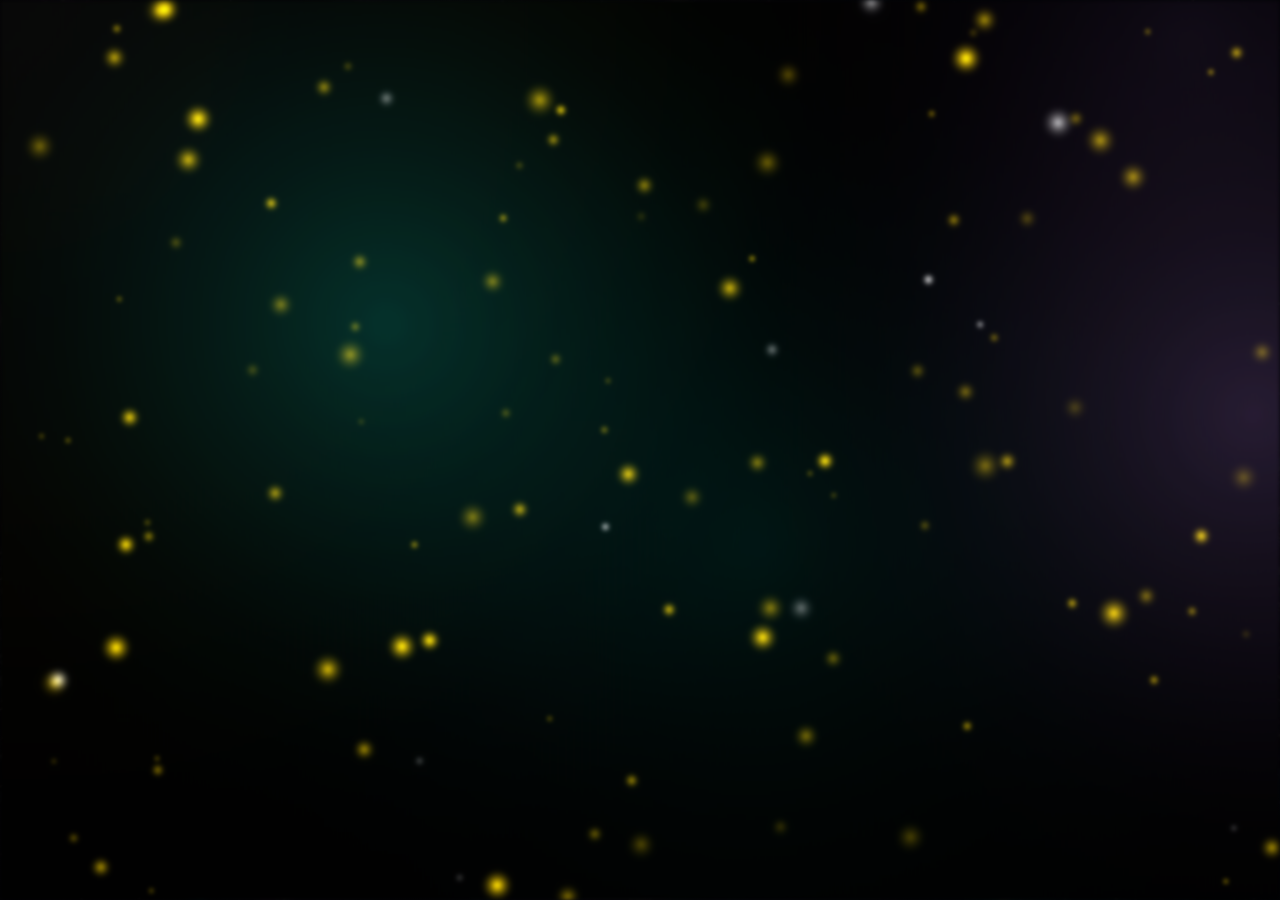
==== src/frontend/index.html @ 719b0e90 "fix: resolve duplicate ID conflict and fix success popup visibility for login and signup" ====
<!DOCTYPE html>
<html lang="en">
<head>
    <meta charset="UTF-8">
    <meta name="viewport" content="width=device-width, initial-scale=1.0">
    <title>PlayNexus | Central Hub</title>
    
    <!-- Fonts & Identity -->
    <link href="https://fonts.googleapis.com/css2?family=Inter:wght@400;700;900&family=Outfit:wght@300;600;800&display=swap" rel="stylesheet">
    <link rel="stylesheet" href="css/style.css">
    <link rel="stylesheet" href="css/crystal-portal.css">
</head>
<body class="dark-theme">

    <!-- 🎨 CANVAS LIQUID ENGINE (Managed by cinematic-startup.js) -->
    <canvas id="cinematic-bg"></canvas>

    <!-- 🔐 LUMINOUS AUTH PORTAL (Redesigned) -->
    <section id="auth-portal-section" class="hidden">
        <style>
            /* ═══════════════════════════════════════════════════
               ULTIMATE FORTNITE-INSPIRED GLASSMORPHISM AUTH
               ═══════════════════════════════════════════════════ */
            :root {
                --forge-blue: #00d4ff;
                --forge-purple: #a855f7;
                --forge-pink: #ec4899;
                --forge-gold: #fbbf24;
                --glass-bg: rgba(10, 10, 18, 0.45); /* Darker base for better mobile contrast */
                --glass-rim: rgba(255, 255, 255, 0.08); /* Sophisticated subtle white tint */
                --glass-border: rgba(255, 255, 255, 0.1);
                --glass-highlight: rgba(255, 255, 255, 0.2);
                --success: #10b981;
                --error: #ef4444;
            }

            .auth-hub {
                min-height: 100vh;
                display: flex;
                align-items: center;
                justify-content: center;
                position: relative;
                overflow: hidden;
                background: radial-gradient(ellipse at center, rgba(10, 10, 15, 0.4) 0%, rgba(0, 0, 0, 0.6) 100%);
                padding: 20px;
                box-sizing: border-box;
            }

            /* Animated Background Orbs */
            /* Fixed: Uses .global-bg (not .auth-bg) to match HTML class. Absolute positioning ensures it sits above
               the portal's background gradient but below the auth card. z-index: 0 positions it within portal's stacking context. */
            .global-bg {
                position: absolute;
                inset: 0;
                overflow: hidden;
                z-index: 0;
            }

            .orb {
                position: absolute;
                border-radius: 50%;
                filter: blur(80px);
                animation: orbFloat 20s ease-in-out infinite;
            }

            .orb-1 {
                width: 600px;
                height: 600px;
                background: radial-gradient(circle, rgba(168, 85, 247, 0.1) 0%, transparent 70%); /* Changed to purple for a subtler, unified theme */
                top: -20%;
                left: -10%;
                animation-delay: 0s;
            }

            .orb-2 {
                width: 500px;
                height: 500px;
                background: radial-gradient(circle, rgba(168, 85, 247, 0.12) 0%, transparent 70%);
                top: 20%;
                right: -15%;
                animation-delay: -7s;
            }

            .orb-3 {
                width: 400px;
                height: 400px;
                background: radial-gradient(circle, rgba(236, 72, 153, 0.1) 0%, transparent 70%);
                bottom: -10%;
                left: 20%;
                animation-delay: -14s;
            }

            .orb-4 {
                width: 450px;
                height: 450px;
                /* Fourth orb: gold accent - completes the orb set (cyan, purple, pink, gold) */
                background: radial-gradient(circle, rgba(251, 191, 36, 0.12) 0%, transparent 70%);
                top: 10%;
                right: -15%;
                animation-delay: -21s;
            }

            @keyframes orbFloat {
                0%, 100% { transform: translate(0, 0) scale(1); }
                33% { transform: translate(30px, -40px) scale(1.1); }
                66% { transform: translate(-20px, 30px) scale(0.9); }
            }

            /* Grid Overlay */
            .grid-overlay {
                position: absolute;
                inset: 0;
                background-image:
                    linear-gradient(rgba(255, 255, 255, 0.02) 1px, transparent 1px),
                    linear-gradient(90deg, rgba(255, 255, 255, 0.02) 1px, transparent 1px);
                background-size: 50px 50px;
                z-index: 1;
            }

            /* Main Card */
            .auth-card {
                position: relative;
                z-index: 10;
                width: 100%;
                max-width: 440px;
                min-height: min-content;
                background: var(--glass-bg);
                /* High-performance blur with cross-browser prefixes */
                -webkit-backdrop-filter: blur(40px) saturate(180%);
                backdrop-filter: blur(40px) saturate(180%);
                
                /* Fallback for browsers (mobile) without backdrop-filter support */
                @supports not (backdrop-filter: blur(10px)) {
                    background: rgba(15, 15, 25, 0.92);
                }
                
                border: 1px solid var(--glass-border);
                border-radius: 32px;
                padding: 32px 28px;
                box-shadow:
                    0 24px 64px rgba(0, 0, 0, 0.6),
                    0 0 0 1px rgba(255, 255, 255, 0.05) inset,
                    0 0 40px rgba(0, 212, 255, 0.05);
                animation: cardEntrance 0.8s cubic-bezier(0.19, 1, 0.22, 1);
                display: flex;
                flex-direction: column;
            }

            @keyframes cardEntrance {
                from {
                    opacity: 0;
                    transform: translateY(30px) scale(0.95);
                    filter: blur(10px);
                }
                to {
                    opacity: 1;
                    transform: translateY(0) scale(1);
                    filter: blur(0);
                }
            }

            .auth-card::before {
                content: '';
                position: absolute;
                top: 0;
                left: 40px;
                right: 40px;
                height: 2px;
                background: linear-gradient(90deg, transparent, var(--forge-blue), var(--forge-purple), var(--forge-pink), transparent);
                box-shadow: 0 0 20px rgba(0, 212, 255, 0.5);
                opacity: 0.6;
                transition: opacity 0.3s ease;
            }
            .auth-card:hover::before {
                opacity: 1;
            }

            /* Header */
            .auth-header {
                text-align: center;
                margin-bottom: 24px;
            }

            .logo-container {
                position: relative;
                display: inline-block;
                margin-bottom: 8px;
            }

            .auth-logo {
                font-family: 'Orbitron', 'Outfit', sans-serif;
                font-weight: 900;
                font-size: 1.8rem;
                letter-spacing: 5px;
                background: linear-gradient(135deg,
                    var(--forge-blue) 0%,
                    var(--forge-purple) 50%,
                    var(--forge-pink) 100%);
                -webkit-background-clip: text;
                background-clip: text;
                -webkit-text-fill-color: transparent;
                filter: drop-shadow(0 0 20px rgba(0, 212, 255, 0.3));
                animation: logoGlow 4s ease-in-out infinite;
            }

            @keyframes logoGlow {
                0%, 100% { filter: drop-shadow(0 0 20px rgba(0, 212, 255, 0.3)); }
                50% { filter: drop-shadow(0 0 40px rgba(168, 85, 247, 0.5)); }
            }

            .auth-subtitle {
                color: rgba(255, 255, 255, 0.5);
                font-size: 0.65rem;
                letter-spacing: 6px;
                text-transform: uppercase;
                font-weight: 700;
                opacity: 0.7;
            }

            /* Form Elements */
            .form-group {
                margin-bottom: 16px;
                position: relative;
            }

            .form-label {
                display: block;
                margin-bottom: 8px;
                color: rgba(255, 255, 255, 0.6);
                font-size: 0.7rem;
                font-weight: 700;
                letter-spacing: 1.5px;
                text-transform: uppercase;
            }

            .input-wrapper {
                position: relative;
            }

            .auth-input {
                width: 100%;
                padding: 12px 14px;
                background: rgba(0, 0, 0, 0.3);
                border: 1.2px solid rgba(255, 255, 255, 0.1);
                border-radius: 14px;
                color: #fff;
                font-family: 'Inter', sans-serif;
                font-size: 0.95rem;
                transition: all 0.3s cubic-bezier(0.4, 0, 0.2, 1);
                outline: none;
            }

            .auth-input::placeholder {
                color: rgba(255, 255, 255, 0.35);
                letter-spacing: 1px;
                font-size: 0.85rem;
            }

            .auth-input:focus {
                background: rgba(0, 0, 0, 0.4);
                border-color: var(--forge-blue);
                box-shadow:
                    0 0 0 4px rgba(0, 212, 255, 0.15),
                    0 0 30px rgba(0, 212, 255, 0.2);
            }

            .input-wrapper.success .auth-input {
                border-color: var(--success);
                box-shadow: 0 0 0 4px rgba(16, 185, 129, 0.15);
            }

            .input-wrapper.error .auth-input {
                border-color: var(--error);
                box-shadow: 0 0 0 4px rgba(239, 68, 68, 0.15);
            }

            .icon-wrapper {
                position: absolute;
                right: 16px;
                top: 50%;
                transform: translateY(-50%);
                user-select: none;
            }

            .success-icon {
                color: var(--success);
                font-size: 1.2rem;
                filter: drop-shadow(0 0 8px rgba(16, 185, 129, 0.5));
            }

            .error-icon {
                color: var(--error);
                font-size: 1.2rem;
                filter: drop-shadow(0 0 8px rgba(239, 68, 68, 0.5));
            }

            /* Password Toggle */
            .password-toggle {
                position: absolute;
                right: 16px;
                top: 50%;
                transform: translateY(-50%);
                background: rgba(255, 255, 255, 0.05);
                border: 1px solid rgba(255, 255, 255, 0.1);
                color: rgba(255, 255, 255, 0.6);
                cursor: pointer;
                width: 40px;
                height: 40px;
                border-radius: 12px;
                display: flex;
                align-items: center;
                justify-content: center;
                transition: all 0.3s cubic-bezier(0.4, 0, 0.2, 1);
            }

            .password-toggle:hover {
                background: rgba(255, 255, 255, 0.1);
                border-color: var(--forge-blue);
                color: #fff;
                box-shadow: 0 0 20px rgba(0, 212, 255, 0.3);
            }

            /* Field Feedback */
            .field-feedback {
                margin-top: 8px;
                min-height: 22px;
                display: flex;
                align-items: center;
                gap: 8px;
                font-size: 0.8rem;
                font-weight: 500;
                opacity: 0;
                transform: translateY(-5px);
                transition: all 0.2s cubic-bezier(0.4, 0, 0.2, 1);
            }

            .field-feedback.visible {
                opacity: 1;
                transform: translateY(0);
            }

            .field-feedback.success {
                color: var(--success);
            }

            .field-feedback.error {
                color: var(--error);
            }

            .field-feedback .icon {
                font-size: 1rem;
            }

            /* Requirements List */
            .requirements-list {
                margin-top: 16px;
                padding: 16px;
                background: rgba(0, 0, 0, 0.2);
                border: 1px solid rgba(255, 255, 255, 0.05);
                border-radius: 12px;
                font-size: 0.8rem;
                animation: fadeSlide 0.3s ease;
            }

            @keyframes fadeSlide {
                from {
                    opacity: 0;
                    transform: translateY(-10px);
                }
                to {
                    opacity: 1;
                    transform: translateY(0);
                }
            }

            .req-item {
                display: flex;
                align-items: center;
                gap: 10px;
                margin-bottom: 8px;
                color: rgba(255, 255, 255, 0.5);
                transition: all 0.2s ease;
            }

            .req-item:last-child {
                margin-bottom: 0;
            }

            .req-item.valid {
                color: var(--success);
            }

            .req-icon {
                width: 20px;
                height: 20px;
                display: flex;
                align-items: center;
                justify-content: center;
                border-radius: 50%;
                font-size: 1rem;
                font-weight: 700;
                background: rgba(255, 255, 255, 0.05);
                transition: all 0.2s ease;
            }

            .req-item.valid .req-icon {
                background: rgba(16, 185, 129, 0.2);
                color: var(--success);
            }

            .req-item:not(.valid) .req-icon {
                color: rgba(255, 255, 255, 0.4);
            }

            /* Auth Button */
            .auth-btn {
                position: relative;
                overflow: hidden;
                width: 100%;
                min-height: 48px;
                padding: 12px 24px;
                background:
                    linear-gradient(135deg, rgba(255, 255, 255, 0.12), rgba(255, 255, 255, 0.02)),
                    linear-gradient(135deg, #18bfff 0%, #5f8fff 45%, #8b5cf6 100%);
                border: 1px solid rgba(140, 212, 255, 0.42);
                border-radius: 14px;
                color: #fff;
                font-family: 'Orbitron', 'Outfit', sans-serif;
                font-weight: 900;
                font-size: 0.88rem;
                letter-spacing: 3px;
                text-transform: uppercase;
                cursor: pointer;
                transition: all 0.4s cubic-bezier(0.4, 0, 0.2, 1);
                margin-top: 8px;
                box-shadow:
                    0 12px 32px rgba(0, 140, 255, 0.25),
                    0 6px 16px rgba(117, 79, 255, 0.2),
                    inset 0 1px 0 rgba(255, 255, 255, 0.24);
            }

            .auth-btn::before {
                content: '';
                position: absolute;
                top: 0;
                left: -100%;
                width: 100%;
                height: 100%;
                background: linear-gradient(90deg,
                    transparent,
                    rgba(255, 255, 255, 0.2),
                    transparent);
                animation: buttonShine 3s ease-in-out infinite;
            }

            .auth-btn::after {
                content: '';
                position: absolute;
                inset: 1px;
                border-radius: 17px;
                background: linear-gradient(180deg, rgba(255, 255, 255, 0.12), rgba(255, 255, 255, 0));
                opacity: 0.55;
                pointer-events: none;
            }

            @keyframes buttonShine {
                0% { left: -100%; }
                50%, 100% { left: 100%; }
            }

            .auth-btn:hover {
                transform: translateY(-3px) scale(1.02);
                box-shadow:
                    0 24px 68px rgba(0, 140, 255, 0.38),
                    0 12px 28px rgba(117, 79, 255, 0.28),
                    inset 0 1px 0 rgba(255, 255, 255, 0.24);
            }

            .auth-btn:active {
                transform: translateY(-1px) scale(0.98);
            }

            .auth-btn:disabled {
                opacity: 0.5;
                cursor: not-allowed;
                transform: none;
            }

            .btn-text {
                position: relative;
                z-index: 1;
                display: inline-flex;
                align-items: center;
                gap: 12px;
            }

            .btn-icon {
                display: inline-flex;
                align-items: center;
                justify-content: center;
                width: 30px;
                height: 30px;
                border-radius: 999px;
                background: rgba(255, 255, 255, 0.14);
                border: 1px solid rgba(255, 255, 255, 0.22);
                box-shadow: inset 0 1px 0 rgba(255, 255, 255, 0.2);
            }

            .btn-icon svg {
                width: 16px;
                height: 16px;
                stroke: currentColor;
                fill: none;
                stroke-linecap: round;
                stroke-linejoin: round;
                stroke-width: 2;
            }

            /* Ticket Animation for Success */
            .ticket-animation {
                position: absolute;
                inset: 0;
                background: linear-gradient(135deg, var(--forge-blue), var(--forge-purple));
                clip-path: polygon(0 20%, 10% 20%, 10% 0, 90% 0, 90% 20%, 100% 20%, 100% 80%, 90% 80%, 90% 100%, 10% 100%, 10% 80%, 0 80%);
                display: flex;
                align-items: center;
                justify-content: center;
                animation: ticketSlide 0.6s cubic-bezier(0.23, 1, 0.32, 1);
                color: #fff;
                font-family: 'Orbitron', sans-serif;
                font-weight: 900;
                letter-spacing: 2px;
                z-index: 5;
            }

            @keyframes ticketSlide {
                from { transform: translateX(-100%) rotate(-5deg); opacity: 0; }
                to { transform: translateX(0) rotate(0); opacity: 1; }
            }

            .scanning-line {
                position: absolute;
                left: 0;
                top: 0;
                width: 100%;
                height: 2px;
                background: rgba(255, 255, 255, 0.8);
                box-shadow: 0 0 15px #fff;
                animation: scan 2s linear infinite;
                z-index: 6;
            }

            @keyframes scan {
                0% { top: 0%; }
                100% { top: 100%; }
            }

            .auth-success-overlay {
                position: absolute;
                inset: 0;
                z-index: 100; /* Above the card */
                display: grid;
                place-items: center;
                padding: 20px;
                background: rgba(5, 8, 18, 0.85); /* Slightly darker for better contrast */
                backdrop-filter: blur(20px);
                border-radius: 32px; /* Match card radius */
                opacity: 0;
                pointer-events: none;
                transition: opacity 0.45s ease;
            }

            .auth-success-overlay.active {
                opacity: 1;
            }

            .auth-success-card {
                width: min(100%, 420px);
                padding: 32px 28px;
                border-radius: 28px;
                text-align: center;
                background:
                    linear-gradient(180deg, rgba(255, 255, 255, 0.08), rgba(255, 255, 255, 0.02)),
                    rgba(10, 10, 18, 0.94);
                border: 1px solid rgba(168, 85, 247, 0.25);
                box-shadow:
                    0 30px 80px rgba(0, 0, 0, 0.5),
                    0 0 60px rgba(168, 85, 247, 0.1),
                    inset 0 1px 0 rgba(255, 255, 255, 0.08);
                transform: translateY(22px) scale(0.96);
                transition: transform 0.45s cubic-bezier(0.19, 1, 0.22, 1);
            }

            .auth-success-overlay.active .auth-success-card {
                transform: translateY(0) scale(1);
            }

            .auth-success-ring {
                width: 92px;
                height: 92px;
                margin: 0 auto 22px;
                border-radius: 50%;
                display: grid;
                place-items: center;
                position: relative;
                background: radial-gradient(circle, rgba(168, 85, 247, 0.2), rgba(15, 23, 42, 0.4));
                border: 1px solid rgba(168, 85, 247, 0.3);
                box-shadow:
                    0 0 40px rgba(168, 85, 247, 0.24),
                    inset 0 0 30px rgba(168, 85, 247, 0.12);
            }

            .auth-success-ring::before,
            .auth-success-ring::after {
                content: '';
                position: absolute;
                inset: -10px;
                border-radius: 50%;
                border: 1px solid rgba(168, 85, 247, 0.24);
                animation: authPulse 1.8s ease-out infinite;
            }

            .auth-success-ring::after {
                inset: -22px;
                animation-delay: 0.35s;
            }

            .auth-success-ring svg {
                width: 42px;
                height: 42px;
                color: #a855f7; /* Forge Purple */
                stroke: currentColor;
                fill: none;
                stroke-width: 2;
                stroke-linecap: round;
                stroke-linejoin: round;
                filter: drop-shadow(0 0 16px rgba(168, 85, 247, 0.45));
            }

            .auth-success-label {
                margin-bottom: 12px;
                color: rgba(154, 248, 255, 0.74);
                font-size: 0.78rem;
                font-weight: 800;
                letter-spacing: 0.42em;
                text-transform: uppercase;
            }

            .auth-success-title {
                margin: 0;
                color: #f8fdff;
                font-family: 'Orbitron', 'Outfit', sans-serif;
                font-size: clamp(1.5rem, 4vw, 2rem);
                letter-spacing: 0.14em;
                text-transform: uppercase;
                text-shadow: 0 0 28px rgba(56, 189, 248, 0.26);
            }

            .auth-success-copy {
                margin: 14px 0 0;
                color: rgba(226, 244, 255, 0.68);
                font-size: 0.95rem;
                line-height: 1.6;
            }

            .auth-success-bar {
                width: 100%;
                height: 8px;
                margin-top: 22px;
                overflow: hidden;
                border-radius: 999px;
                background: rgba(255, 255, 255, 0.08);
                border: 1px solid rgba(255, 255, 255, 0.06);
            }

            .auth-success-bar > span {
                display: block;
                width: 100%;
                height: 100%;
                transform-origin: left center;
                transform: scaleX(0);
                background: linear-gradient(90deg, #22d3ee 0%, #60a5fa 48%, #c084fc 100%);
            }

            .auth-success-overlay.active .auth-success-bar > span {
                animation: authSweep 1.25s cubic-bezier(0.22, 1, 0.36, 1) forwards;
            }

            @keyframes authPulse {
                0% {
                    opacity: 0.72;
                    transform: scale(0.95);
                }
                100% {
                    opacity: 0;
                    transform: scale(1.12);
                }
            }

            @keyframes authSweep {
                from { transform: scaleX(0); }
                to { transform: scaleX(1); }
            }

            /* Mode Switch */
            .mode-switch {
                text-align: center;
                margin-top: 20px;
                padding-top: 20px;
                border-top: 1px solid rgba(255, 255, 255, 0.08);
            }

            .mode-switch-text {
                color: rgba(255, 255, 255, 0.5);
                font-size: 0.85rem;
                font-weight: 500;
            }

            .mode-btn {
                background: transparent;
                border: 1px solid var(--glass-border);
                color: var(--forge-blue);
                font-size: 0.85rem;
                font-weight: 700;
                cursor: pointer;
                margin-left: 10px;
                transition: all 0.3s cubic-bezier(0.4, 0, 0.2, 1);
                padding: 8px 16px;
                border-radius: 20px;
                position: relative;
                overflow: hidden;
            }

            .mode-btn::before {
                content: '';
                position: absolute;
                inset: 0;
                background: linear-gradient(135deg,
                    rgba(0, 212, 255, 0.1),
                    rgba(168, 85, 247, 0.1));
                opacity: 0;
                transition: opacity 0.3s;
            }

            .mode-btn:hover::before {
                opacity: 1;
            }

            .mode-btn:hover {
                border-color: var(--forge-blue);
                transform: translateY(-2px);
                box-shadow: 0 8px 20px rgba(0, 212, 255, 0.2);
            }

            .auth-action-stack {
                margin-top: 18px;
                display: grid;
                gap: 12px;
            }

            .auth-action-caption {
                text-align: center;
                color: rgba(255, 255, 255, 0.42);
                font-size: 0.72rem;
                font-weight: 700;
                letter-spacing: 0.2em;
                text-transform: uppercase;
            }

            .auth-aux-btn {
                position: relative;
                overflow: hidden;
                width: 100%;
                min-height: 50px;
                display: inline-flex;
                align-items: center;
                justify-content: center;
                gap: 10px;
                padding: 12px 20px;
                border-radius: 14px;
                border: 1px solid rgba(255, 255, 255, 0.14);
                background: linear-gradient(135deg, rgba(14, 18, 28, 0.92), rgba(24, 30, 44, 0.72));
                color: #f4f7fb;
                font-family: 'Orbitron', 'Outfit', sans-serif;
                font-size: 0.75rem;
                font-weight: 800;
                letter-spacing: 0.15em;
                text-transform: uppercase;
                cursor: pointer;
                transition: all 0.28s cubic-bezier(0.4, 0, 0.2, 1);
                box-shadow:
                    inset 0 1px 0 rgba(255, 255, 255, 0.08),
                    0 12px 28px rgba(0, 0, 0, 0.18);
            }

            .auth-aux-btn::before {
                content: '';
                position: absolute;
                inset: 0;
                opacity: 0;
                transition: opacity 0.28s ease;
            }

            .auth-aux-btn:hover {
                transform: translateY(-2px);
            }

            .auth-aux-btn:focus-visible {
                outline: none;
                transform: translateY(-2px);
            }

            .auth-aux-btn:hover::before,
            .auth-aux-btn:focus-visible::before {
                opacity: 1;
            }

            .auth-aux-btn.primary-outline {
                border-color: rgba(0, 212, 255, 0.24);
                color: #86edff;
                box-shadow:
                    inset 0 1px 0 rgba(255, 255, 255, 0.06),
                    0 18px 38px rgba(0, 212, 255, 0.08);
            }

            .auth-aux-btn.primary-outline::before {
                background: linear-gradient(135deg, rgba(0, 212, 255, 0.14), rgba(139, 92, 246, 0.16));
            }

            .auth-aux-btn.primary-outline:hover,
            .auth-aux-btn.primary-outline:focus-visible {
                border-color: rgba(0, 212, 255, 0.45);
                box-shadow:
                    0 20px 42px rgba(0, 212, 255, 0.16),
                    0 0 0 3px rgba(0, 212, 255, 0.08);
            }

            .auth-aux-btn.danger-solid {
                border-color: rgba(248, 113, 113, 0.34);
                background: linear-gradient(135deg, rgba(122, 18, 18, 0.96), rgba(236, 72, 72, 0.78));
                color: #fff4f4;
                box-shadow:
                    inset 0 1px 0 rgba(255, 255, 255, 0.12),
                    0 18px 42px rgba(127, 29, 29, 0.28);
            }

            .auth-aux-btn.danger-solid::before {
                background: linear-gradient(135deg, rgba(255, 255, 255, 0.14), rgba(255, 255, 255, 0.04));
            }

            .auth-aux-btn.danger-solid:hover,
            .auth-aux-btn.danger-solid:focus-visible {
                border-color: rgba(254, 202, 202, 0.72);
                box-shadow:
                    0 22px 48px rgba(127, 29, 29, 0.34),
                    0 0 0 3px rgba(248, 113, 113, 0.12);
            }

            .auth-aux-icon,
            .auth-aux-text {
                position: relative;
                z-index: 1;
            }

            .auth-aux-icon {
                display: inline-flex;
                align-items: center;
                justify-content: center;
                width: 28px;
                height: 28px;
                border-radius: 999px;
                font-size: 0.8rem;
                letter-spacing: 0;
                background: rgba(255, 255, 255, 0.12);
                border: 1px solid rgba(255, 255, 255, 0.12);
            }

            .auth-aux-btn.danger-solid .auth-aux-icon {
                background: rgba(255, 255, 255, 0.14);
            }

            /* Error Display */
            .auth-error {
                margin-top: 20px;
                padding: 14px 18px;
                background: linear-gradient(135deg,
                    rgba(239, 68, 68, 0.15),
                    rgba(239, 68, 68, 0.05));
                border: 1px solid rgba(239, 68, 68, 0.3);
                border-radius: 12px;
                color: #f87171;
                font-size: 0.85rem;
                text-align: center;
                display: flex;
                align-items: center;
                justify-content: center;
                gap: 10px;
                animation: errorPop 0.4s cubic-bezier(0.19, 1, 0.22, 1);
            }

            @keyframes errorPop {
                0% {
                    opacity: 0;
                    transform: scale(0.9) translateY(-10px);
                }
                100% {
                    opacity: 1;
                    transform: scale(1) translateY(0);
                }
            }

            .danger-modal {
                position: fixed;
                inset: 0;
                display: none;
                align-items: center;
                justify-content: center;
                background: rgba(0, 0, 0, 0.72);
                backdrop-filter: blur(18px);
                z-index: 3000;
                padding: 24px;
            }

            .danger-modal.is-open {
                display: flex;
            }

            .danger-modal-card {
                width: min(100%, 460px);
                background: rgba(10, 16, 28, 0.92);
                border: 1px solid rgba(255, 255, 255, 0.08);
                border-radius: 24px;
                padding: 28px;
                box-shadow: 0 30px 80px rgba(0, 0, 0, 0.5);
            }

            .danger-modal-title {
                margin: 0 0 8px;
                font-family: 'Outfit', sans-serif;
                font-size: 1.4rem;
                font-weight: 800;
                color: #fff;
            }

            .danger-modal-copy {
                margin: 0 0 22px;
                color: rgba(255, 255, 255, 0.68);
                line-height: 1.6;
                font-size: 0.92rem;
            }

            .danger-modal-actions {
                display: flex;
                gap: 12px;
                justify-content: flex-end;
                margin-top: 22px;
            }

            .danger-secondary-btn,
            .danger-primary-btn {
                border: none;
                border-radius: 14px;
                padding: 14px 18px;
                font-family: 'Outfit', sans-serif;
                font-weight: 700;
                letter-spacing: 0.04em;
                cursor: pointer;
            }

            .danger-secondary-btn {
                background: rgba(255, 255, 255, 0.08);
                color: #fff;
            }

            .danger-primary-btn {
                background: linear-gradient(135deg, #ef4444, #b91c1c);
                color: #fff;
                box-shadow: 0 16px 30px rgba(185, 28, 28, 0.3);
            }

            .danger-primary-btn:disabled {
                opacity: 0.55;
                cursor: not-allowed;
            }

            /* Responsive */
            @media (max-width: 768px) {
                .auth-hub {
                    padding: 15px;
                }

                .orb-1 {
                    width: 400px !important;
                    height: 400px !important;
                }

                .orb-2 {
                    width: 300px !important;
                    height: 300px !important;
                }

                .orb-3 {
                    width: 250px !important;
                    height: 250px !important;
                }

                .auth-card {
                    margin: 15px;
                    padding: 36px 28px;
                }

                .auth-logo {
                    font-size: 1.8rem;
                    letter-spacing: 5px;
                }

                .auth-input {
                    padding: 16px 50px 16px 18px;
                    font-size: 0.95rem;
                }
            }

            @media (max-width: 480px) {
                .auth-card {
                    padding: 32px 24px;
                }

                .auth-logo {
                    font-size: 1.6rem;
                    letter-spacing: 4px;
                }

                .form-label {
                    font-size: 0.7rem;
                }
            }
        </style>

        <div id="crystal-auth-portal" class="auth-hub">
            <!-- Animated Background (only visible on auth page) -->
                <div class="global-bg">
                    <div class="orb orb-1"></div>
                    <div class="orb orb-2"></div>
                    <div class="orb orb-3"></div>
                    <div class="orb orb-4"></div>
                    <div class="grid-overlay"></div>
                </div>

                <div id="auth-success-overlay" class="auth-success-overlay" aria-hidden="true">
                    <div class="auth-success-card">
                        <div class="auth-success-ring">
                            <svg viewBox="0 0 24 24" aria-hidden="true">
                                <path d="M5 13.5 9.5 18 19 7.5"></path>
                            </svg>
                        </div>
                        <div id="auth-success-label" class="auth-success-label">Identity Verified</div>
                        <h2 id="auth-success-title" class="auth-success-title">Secure Access Granted</h2>
                        <p id="auth-success-copy" class="auth-success-copy">Initializing your PlayNexus command deck.</p>
                        <div class="auth-success-bar"><span></span></div>
                    </div>
                </div>

            <!-- Auth Card -->
            <div class="auth-card glass-card">
                <!-- Header -->
                <div class="auth-header">
                    <div class="logo-container">
                        <h1 class="auth-logo">PLAYNEXUS</h1>
                    </div>
                    <p class="auth-subtitle" id="auth-mode-title">LOGIN</p>
                </div>

                <!-- Form -->
                <div id="auth-form-container">
                    <!-- Username -->
                    <div class="form-group">
                        <label class="form-label">Username</label>
                        <div class="input-wrapper" id="username-wrapper">
                            <input
                                type="text"
                                id="auth-username"
                                class="auth-input"
                                placeholder="Enter username"
                                autocomplete="username"
                                required
                            >
                        </div>
                        <div id="username-feedback" class="field-feedback"></div>
                    </div>

                    <!-- Password -->
                    <div class="form-group">
                        <label class="form-label">Password</label>
                        <div class="input-wrapper" id="password-wrapper">
                            <input
                                type="password"
                                id="auth-password"
                                class="auth-input"
                                placeholder="Enter password"
                                autocomplete="current-password"
                                required
                            >
                            <button type="button" class="password-toggle" aria-label="Toggle password visibility">
                                <svg class="eye-open" width="20" height="20" viewBox="0 0 24 24" fill="none" stroke="currentColor" stroke-width="2">
                                    <path d="M1 12s4-8 11-8 11 8 11 8-4 8-11 8-11-8-11-8z"></path>
                                    <circle cx="12" cy="12" r="3"></circle>
                                </svg>
                                <svg class="eye-closed" width="20" height="20" viewBox="0 0 24 24" fill="none" stroke="currentColor" stroke-width="2" style="display:none;">
                                    <path d="M17.94 17.94A10.07 10.07 0 0 1 12 20c-7 0-11-8-11-8a18.45 18.45 0 0 1 5.06-5.94M9.9 4.24A9.12 9.12 0 0 1 12 4c7 0 11 8 11 8a18.5 18.5 0 0 1-2.16 3.19m-6.72-1.07a3 3 0 1 1-4.24-4.24"></path>
                                    <line x1="1" y1="1" x2="23" y2="23"></line>
                                </svg>
                            </button>
                        </div>
                        <div id="password-feedback" class="field-feedback"></div>
                    </div>

                    <!-- Confirm Password (Signup only) -->
                    <div class="form-group" id="confirm-password-group" style="display: none;">
                        <label class="form-label">Confirm Password</label>
                        <div class="input-wrapper" id="confirm-wrapper">
                            <input
                                type="password"
                                id="auth-confirm-password"
                                class="auth-input"
                                placeholder="Confirm password"
                                autocomplete="new-password"
                                required
                            >
                            <button type="button" class="password-toggle" aria-label="Toggle password visibility">
                                <svg class="eye-open" width="20" height="20" viewBox="0 0 24 24" fill="none" stroke="currentColor" stroke-width="2">
                                    <path d="M1 12s4-8 11-8 11 8 11 8-4 8-11 8-11-8-11-8z"></path>
                                    <circle cx="12" cy="12" r="3"></circle>
                                </svg>
                                <svg class="eye-closed" width="20" height="20" viewBox="0 0 24 24" fill="none" stroke="currentColor" stroke-width="2" style="display:none;">
                                    <path d="M17.94 17.94A10.07 10.07 0 0 1 12 20c-7 0-11-8-11-8a18.45 18.45 0 0 1 5.06-5.94M9.9 4.24A9.12 9.12 0 0 1 12 4c7 0 11 8 11 8a18.5 18.5 0 0 1-2.16 3.19m-6.72-1.07a3 3 0 1 1-4.24-4.24"></path>
                                    <line x1="1" y1="1" x2="23" y2="23"></line>
                                </svg>
                            </button>
                        </div>
                        <div id="confirm-feedback" class="field-feedback"></div>
                    </div>

                    <!-- Password Requirements (Signup mode) -->
                    <div id="password-requirements" class="requirements-list" style="display: none; margin-bottom: 20px;">
                        <div class="req-item" data-requirement="length">
                            <span>At least 8 characters</span>
                        </div>
                        <div class="req-item" data-requirement="match">
                            <span>Passwords match</span>
                        </div>
                    </div>

                    <!-- Submit Button -->
                    <button type="button" id="auth-btn" class="auth-btn" onclick="handleAuth()">
                        <span class="btn-text">
                            <span class="btn-label">ENTER THE NEXUS</span>
                        </span>
                    </button>

                    <!-- Error Display -->
                    <div id="auth-error" class="auth-error" style="display: none;">
                        <span>!</span>
                        <span id="auth-error-text"></span>
                    </div>

                    <!-- Mode Switch -->
                    <div class="mode-switch">
                        <span class="mode-switch-text">New to the Nexus?</span>
                        <button type="button" class="mode-btn" onclick="toggleAuthMode()">CREATE ACCOUNT</button>
                    </div>

                    <div class="auth-action-stack">
                        <div class="auth-action-caption">Account Management</div>
                        <button
                            type="button"
                            class="auth-aux-btn danger-solid"
                            onclick="deleteAccountFlow()"
                        >
                            <span class="auth-aux-icon">!</span>
                            <span class="auth-aux-text">Delete Account</span>
                        </button>
                    </div>
                </div>
            </div>
        </div>
    </section>

    <!-- 🏗️ MASTER HUB (Revealed after successful login - Dark Compatible) -->
    <main id="master-hub-container" class="hidden hub-dark-theme" style="opacity: 0; transition: opacity 2s;">
        
        <!-- 🚀 HUB NAV (Right-Aligned Profile with AI Avatar) -->
        <header id="universal-hud" style="position: fixed; top: 0; left: 0; right: 0; z-index: 1000; padding: 30px 5%; display: flex; justify-content: space-between; align-items: center; background: rgba(0,0,0,0.6); backdrop-filter: blur(40px); border-bottom: 1px solid var(--crystal-border);">
            <div style="display: flex; align-items: center; gap: 15px; cursor: pointer;" onclick="location.href='index.html'">
                <img src="assets/logo.png" style="width: 40px; height: auto;" alt="Nexus Logo">
                <div class="nexus-gradient-text" style="font-family: 'Outfit'; font-weight: 800; font-size: 1.5rem; letter-spacing: 2px;">PLAYNEXUS</div>
            </div>


            <div id="profile-manager" style="display: flex; align-items: center; gap: 20px;">
                <div style="text-align: right;">
                    <div style="font-weight: 800; color: #fff; font-size: 1rem;" id="display-username">Explorer</div>
                    <div style="display: flex; justify-content: flex-end; gap: 14px; font-size: 0.7rem; letter-spacing: 2px;">
                        <button type="button" style="background:none;border:none;color:#ff8a8a;cursor:pointer;font:inherit;padding:0;" onclick="deleteAccountFlow()">DELETE ACCOUNT</button>
                        <button type="button" style="background:none;border:none;color:var(--nexus-cyan);cursor:pointer;font:inherit;padding:0;" onclick="signOut()">SIGN OUT <span style="font-size: 0.9rem;">⏻</span></button>
                    </div>
                </div>
                <div style="width: 50px; height: 50px; border-radius: 50%; border: 2px solid var(--nexus-cyan); overflow: hidden; background: rgba(255,255,255,0.05); display: flex; align-items: center; justify-content: center;">
                    <img id="user-avatar" src="" alt="User" style="width: 100%; height: 100%; object-fit: cover;">
                </div>
            </div>
        </header>

        <!-- 🏢 CONTENT EXPLORER (4 Sections) -->
        <div style="padding-top: 160px; padding-bottom: 100px;">
            <!-- 🌟 RECENTLY OPENED (Featured Continue) - Hidden until apps are available -->
            <!-- <section class="hub-row" style="margin-bottom: 60px;">
                <h2 class="row-title" style="color: #fff; opacity: 0.5; font-size: 0.85rem; letter-spacing: 4px; margin-bottom: 25px;">RECENTLY ACCESSED</h2>
                <div class="hub-carousel" style="gap: 30px;">
                    <div class="featured-item-hero" style="min-width: 580px; height: 300px; background: linear-gradient(90deg, rgba(7,11,20,0.95) 0%, rgba(7,11,20,0.4) 60%, transparent 100%), url('assets/tictactoe-cover.svg') center/cover; padding: 50px; position: relative; overflow: hidden; border-radius: 20px; border: 1px solid rgba(255,255,255,0.1); cursor: pointer;" onclick="location.href='games/tic-tac-toe.html'">

                        <span class="badge" style="background: rgba(255,255,255,0.9); color: #000; padding: 6px 14px; border-radius: 6px; font-weight: 900; font-size: 0.7rem; position: absolute; top: 40px; left: 50px;">CONTINUE PLAYING</span>
                        <div class="info" style="margin-top: 70px;">
                            <h3 style="font-size: 2.2rem; margin-bottom: 10px;">Tic-Tac-Toe Crystal</h3>
                            <p style="font-size: 1rem; color: #999;">Last session: 4 minutes ago</p>
                            <button class="nexus-btn-luxe" style="margin-top: 30px; width: auto; min-width: 160px; padding: 14px 25px; font-size: 0.8rem; background: #fff; color: #000; border-radius: 8px; box-shadow: 0 10px 20px rgba(255,255,255,0.1);" onclick="event.stopPropagation(); location.href='games/games.html'">
                                <span style="font-size: 1rem; vertical-align: middle; margin-right: 8px;">▶</span> LAUNCH CENTER
                            </button>
                        </div>
                    </div>
                </div>
            </section> -->

            <section class="hub-row">
                <h2 class="row-title nexus-gradient-text">🎮 NEXUS SYSTEM APPS</h2>
                <div class="system-categories-grid">
                    <div class="sys-category-card" style="background-image: url('https://images.unsplash.com/photo-1550745165-9bc0b252726f?auto=format&fit=crop&w=800&q=80'); pointer-events: none; opacity: 0.7; cursor: default;">
                        <div class="sys-category-overlay">
                            <span class="badge badge-soon">COMING SOON</span>
                        </div>
                    </div>

                    <div class="sys-category-card" style="background-image: url('https://images.unsplash.com/photo-1526304640581-d334cdbbf45e?auto=format&fit=crop&w=800&q=80'); pointer-events: none; opacity: 0.7; cursor: default;">
                        <div class="sys-category-overlay">
                            <span class="badge badge-soon">COMING SOON</span>
                        </div>
                    </div>

                    <div class="sys-category-card" style="background-image: url('https://images.unsplash.com/photo-1511512578047-dfb367046420?auto=format&fit=crop&w=800&q=80'); pointer-events: none; opacity: 0.7; cursor: default;">
                        <div class="sys-category-overlay">
                            <span class="badge badge-soon">COMING SOON</span>
                        </div>
                    </div>

                    <div class="sys-category-card" style="background-image: url('https://images.unsplash.com/photo-1525547719571-a2d4ac8945e2?auto=format&fit=crop&w=800&q=80'); pointer-events: none; opacity: 0.7; cursor: default;">
                        <div class="sys-category-overlay">
                            <span class="badge badge-soon">COMING SOON</span>
                        </div>
                    </div>
                </div>
            </section>
        </div>

    </main>

    <!-- 🧬 Physics & Cinematic Core -->
    <div id="delete-account-modal" class="danger-modal" aria-hidden="true">
        <div class="danger-modal-card" role="dialog" aria-modal="true" aria-labelledby="delete-account-title">
            <h2 id="delete-account-title" class="danger-modal-title">Delete Account</h2>
            <p class="danger-modal-copy">
                This action permanently removes your PlayNexus account. Enter your username and password to continue.
            </p>

            <div class="form-group">
                <label class="form-label" for="delete-confirm-username">Username</label>
                <div class="input-wrapper">
                    <input
                        type="text"
                        id="delete-confirm-username"
                        class="auth-input"
                        placeholder="Type your username"
                        autocomplete="username"
                    >
                </div>
            </div>

            <div class="form-group">
                <label class="form-label" for="delete-password">Password</label>
                <div class="input-wrapper">
                    <input
                        type="password"
                        id="delete-password"
                        class="auth-input"
                        placeholder="Enter your password"
                        autocomplete="current-password"
                    >
                    <button type="button" class="password-toggle" aria-label="Toggle password visibility">
                        <svg class="eye-open" width="20" height="20" viewBox="0 0 24 24" fill="none" stroke="currentColor" stroke-width="2">
                            <path d="M1 12s4-8 11-8 11 8 11 8-4 8-11 8-11-8-11-8z"></path>
                            <circle cx="12" cy="12" r="3"></circle>
                        </svg>
                        <svg class="eye-closed" width="20" height="20" viewBox="0 0 24 24" fill="none" stroke="currentColor" stroke-width="2" style="display:none;">
                            <path d="M17.94 17.94A10.07 10.07 0 0 1 12 20c-7 0-11-8-11-8a18.45 18.45 0 0 1 5.06-5.94M9.9 4.24A9.12 9.12 0 0 1 12 4c7 0 11 8 11 8a18.5 18.5 0 0 1-2.16 3.19m-6.72-1.07a3 3 0 1 1-4.24-4.24"></path>
                            <line x1="1" y1="1" x2="23" y2="23"></line>
                        </svg>
                    </button>
                </div>
            </div>

            <div id="delete-account-error" class="auth-error" style="display: none; margin-top: 0;">
                <span>!</span>
                <span id="delete-account-error-text"></span>
            </div>

            <div class="danger-modal-actions">
                <button type="button" class="danger-secondary-btn" onclick="closeDeleteModal()">Cancel</button>
                <button type="button" id="delete-account-submit" class="danger-primary-btn" onclick="submitDeleteAccount()">Delete Permanently</button>
            </div>
        </div>
    </div>

    <script src="https://cdnjs.cloudflare.com/ajax/libs/matter-js/0.19.0/matter.min.js"></script>
    <script src="js/toast.js"></script>
    <script src="js/cinematic-startup.js"></script>
    <script src="js/main.js"></script>

    <script>
        // Authentication State
        let isLoginMode = true;
        let isAuthenticating = false;
        function resolveApiBase() {
            if (window.location.protocol === 'file:') {
                return 'http://localhost:8000';
            }

            if (window.location.port === '3000') {
                return `${window.location.protocol}//${window.location.hostname}:8000`;
            }

            return '';
        }

        const API_BASE = resolveApiBase();

        // DOM Elements
        const authBtn = document.getElementById('auth-btn');
        const modeBtn = document.querySelector('.mode-btn');
        const modeSwitchText = document.querySelector('.mode-switch-text');
        const authError = document.getElementById('auth-error');
        const confirmField = document.getElementById('confirm-password-group');
        const usernameInput = document.getElementById('auth-username');
        const passwordInput = document.getElementById('auth-password');
        const confirmInput = document.getElementById('auth-confirm-password');
        const passwordToggles = document.querySelectorAll('.password-toggle');
        const deleteAccountModal = document.getElementById('delete-account-modal');
        const deleteConfirmUsernameInput = document.getElementById('delete-confirm-username');
        const deletePasswordInput = document.getElementById('delete-password');
        const deleteAccountError = document.getElementById('delete-account-error');
        const deleteAccountErrorText = document.getElementById('delete-account-error-text');
        const deleteAccountSubmitBtn = document.getElementById('delete-account-submit');
        const authSuccessOverlay = document.getElementById('auth-success-overlay');
        const authSuccessLabel = document.getElementById('auth-success-label');
        const authSuccessTitle = document.getElementById('auth-success-title');
        const authSuccessCopy = document.getElementById('auth-success-copy');
        const authPortalSection = document.getElementById('auth-portal-section');
        const authPortalCard = document.getElementById('crystal-auth-portal');
        const AUTH_SESSION_KEY = 'playnexus_session';

        // Field validation state
        const fieldStates = {
            username: { valid: false, message: '' },
            password: { valid: false, message: '' },
            confirm: { valid: true, message: '' }
        };

        /**
         * Set field visual state (success/error) - Updated to work with .form-group
         */
        function setFieldStatus(fieldElement, status, message = '') {
            const fieldWrapper = fieldElement.closest('.form-group');
            const feedback = fieldWrapper.querySelector('.field-feedback');
            const wrapper = fieldElement.closest('.input-wrapper');

            if (!feedback) return;

            // Remove existing states
            fieldWrapper.classList.remove('success', 'error');
            wrapper.classList.remove('success', 'error');
            feedback.classList.remove('error', 'success');

            if (status === 'valid') {
                fieldWrapper.classList.add('success');
                wrapper.classList.add('success');
                feedback.classList.add('success');
                feedback.innerHTML = ` ${message || 'Looks good'}`;
                feedback.style.opacity = '1';
            } else if (status === 'error') {
                fieldWrapper.classList.add('error');
                wrapper.classList.add('error');
                feedback.classList.add('error');
                feedback.innerHTML = ` ${message || 'Invalid'}`;
                feedback.style.opacity = '1';
            } else {
                // Neutral/cleared state
                wrapper.classList.remove('success', 'error');
                feedback.textContent = '';
                feedback.style.opacity = '0';
            }
        }

        /**
         * Validate username with real-time checks
         */
        function validateUsernameField() {
            const username = usernameInput.value.trim();

            if (!username) {
                setFieldStatus(usernameInput, 'error', 'Username is required');
                fieldStates.username = { valid: false, message: 'Username is required' };
                return false;
            }

            if (username.length < 3) {
                setFieldStatus(usernameInput, 'error', 'At least 3 characters');
                fieldStates.username = { valid: false, message: 'At least 3 characters' };
                return false;
            }

            if (!/^[a-zA-Z0-9_-]+$/.test(username)) {
                setFieldStatus(usernameInput, 'error', 'Only letters, numbers, _, - allowed');
                fieldStates.username = { valid: false, message: 'Invalid characters' };
                return false;
            }

            setFieldStatus(usernameInput, 'valid');
            fieldStates.username = { valid: true, message: '' };
            return true;
        }

        /**
         * Validate password with real-time checks
         */
        function validatePasswordField() {
            const password = passwordInput.value;

            if (!password) {
                setFieldStatus(passwordInput, 'error', 'Password is required');
                fieldStates.password = { valid: false, message: 'Password is required' };
                return false;
            }

            if (!isLoginMode && password.length < 8) {
                setFieldStatus(passwordInput, 'error', 'At least 8 characters');
                fieldStates.password = { valid: false, message: 'Too short' };
                return false;
            }

            // Optional: Check complexity (can be relaxed for user convenience)
            // For now just length

            setFieldStatus(passwordInput, 'valid');
            fieldStates.password = { valid: true, message: '' };

            // Also revalidate confirm if visible
            if (confirmField.style.display !== 'none' && confirmInput.value) {
                validateConfirmField();
            }

            return true;
        }

        /**
         * Validate confirm password
         */
        function validateConfirmField() {
            const confirm = confirmInput.value;
            const password = passwordInput.value;

            if (confirmField.style.display === 'none') {
                fieldStates.confirm = { valid: true, message: '' };
                return true;
            }

            if (!confirm) {
                setFieldStatus(confirmInput, 'error', 'Please confirm password');
                fieldStates.confirm = { valid: false, message: 'Required' };
                updatePasswordRequirements();
                return false;
            }

            if (confirm !== password) {
                setFieldStatus(confirmInput, 'error', 'Passwords do not match');
                fieldStates.confirm = { valid: false, message: 'Mismatch' };
                updatePasswordRequirements();
                return false;
            }

            setFieldStatus(confirmInput, 'valid');
            fieldStates.confirm = { valid: true, message: '' };
            updatePasswordRequirements();
            return true;
        }

        /**
         * Update password requirements list in real-time (signup mode only)
         */
        function updatePasswordRequirements() {
            const requirementsList = document.getElementById('password-requirements');
            if (!requirementsList || requirementsList.style.display === 'none') return;

            const password = passwordInput.value;
            const confirm = confirmInput.value;

            // Update length requirement
            const lengthItem = requirementsList.querySelector('[data-requirement="length"]');
            if (lengthItem) {
                const isLengthValid = password.length >= 8;
                lengthItem.classList.toggle('valid', isLengthValid);
            }

            // Update match requirement (only in signup mode)
            const matchItem = requirementsList.querySelector('[data-requirement="match"]');
            if (matchItem && !isLoginMode) {
                let isMatchValid = false;
                if (confirm && password) {
                    isMatchValid = confirm === password && password.length >= 8;
                }
                matchItem.classList.toggle('valid', isMatchValid);
            }
        }

        /**
         * Real-time validation as user types
         */
        function setupRealtimeValidation() {
            usernameInput.addEventListener('input', () => {
                // Debounce slightly for performance
                clearTimeout(window.usernameValidateTimer);
                window.usernameValidateTimer = setTimeout(() => {
                    validateUsernameField();
                }, 200);
            });

            usernameInput.addEventListener('blur', validateUsernameField);

            passwordInput.addEventListener('input', () => {
                clearTimeout(window.passwordValidateTimer);
                window.passwordValidateTimer = setTimeout(() => {
                    validatePasswordField();
                    updatePasswordRequirements();
                }, 200);
            });

            passwordInput.addEventListener('blur', () => {
                validatePasswordField();
                updatePasswordRequirements();
            });

            confirmInput.addEventListener('input', () => {
                validateConfirmField();
                updatePasswordRequirements();
            });

            confirmInput.addEventListener('blur', validateConfirmField);
        }

        // Call setup on page load
        document.addEventListener('DOMContentLoaded', () => {
            setupRealtimeValidation();
            setupPasswordToggle();
        });

        function getAvatarUrl(username) {
            const seed = encodeURIComponent(`${username}-playnexus`);
            return `https://api.dicebear.com/7.x/avataaars/svg?seed=${seed}&backgroundColor=b6e3f4,c0aede,d1d4f9`;
        }

        function persistAuthSession(username, userId = null, avatarUrl = '') {
            const payload = JSON.stringify({
                username,
                user_id: userId,
                avatar_url: avatarUrl,
                saved_at: new Date().toISOString()
            });
            sessionStorage.setItem('playnexus_user', username);
            sessionStorage.setItem('playnexus_avatar', avatarUrl);
            sessionStorage.setItem(AUTH_SESSION_KEY, payload);
            localStorage.setItem(AUTH_SESSION_KEY, payload);
        }

        function getStoredAuthSession() {
            const rawSession = sessionStorage.getItem(AUTH_SESSION_KEY) || localStorage.getItem(AUTH_SESSION_KEY);
            if (rawSession) {
                try {
                    return JSON.parse(rawSession);
                } catch (error) {
                    console.warn('Stored auth session is invalid JSON:', error);
                }
            }

            const legacyUser = sessionStorage.getItem('playnexus_user') || localStorage.getItem('playnexus_user');
            if (!legacyUser) {
                return null;
            }

            return {
                username: legacyUser,
                avatar_url: sessionStorage.getItem('playnexus_avatar') || localStorage.getItem('playnexus_avatar') || ''
            };
        }

        function clearStoredAuthSession() {
            sessionStorage.removeItem('playnexus_user');
            sessionStorage.removeItem('playnexus_avatar');
            sessionStorage.removeItem(AUTH_SESSION_KEY);
            localStorage.removeItem(AUTH_SESSION_KEY);
            localStorage.removeItem('playnexus_user');
            localStorage.removeItem('playnexus_avatar');
        }

        function showHubForAuthenticatedUser(username, options = {}) {
            const { avatarUrl = '', updateHistory = true } = options;
            const hub = document.getElementById('master-hub-container');
            const displayUser = document.getElementById('display-username');
            const profilePic = document.getElementById('user-avatar');

            if (displayUser) {
                displayUser.innerText = username;
            }

            const resolvedAvatarUrl = avatarUrl || getAvatarUrl(username);
            if (profilePic) {
                profilePic.src = resolvedAvatarUrl;
            }

            if (authSuccessOverlay) {
                authSuccessOverlay.classList.remove('active');
                authSuccessOverlay.setAttribute('aria-hidden', 'true');
            }

            if (authPortalSection) {
                authPortalSection.style.opacity = '0';
                authPortalSection.classList.add('hidden');
                authPortalSection.setAttribute('aria-hidden', 'true');
                authPortalSection.style.pointerEvents = 'none';
                authPortalSection.style.display = 'none'; // Ensure it's fully gone
            }

            if (hub) {
                hub.classList.remove('hidden');
                hub.style.opacity = '1';
                // Reset card for next session
                if (authPortalCard) {
                    authPortalCard.style.opacity = '1';
                    authPortalCard.style.transform = 'scale(1)';
                }
            }

            if (updateHistory) {
                window.location.hash = 'home';
            }

            if (window.PlayNexus && window.PlayNexus.startPhysics) {
                window.PlayNexus.startPhysics();
            }
        }

        function showAuthPortal() {
            const hub = document.getElementById('master-hub-container');

            if (window.PlayNexus && window.PlayNexus.stopPhysics) {
                window.PlayNexus.stopPhysics();
            }

            if (hub) {
                hub.classList.add('hidden');
                hub.style.opacity = '0';
            }

            if (authPortalSection) {
                authPortalSection.classList.remove('hidden');
                authPortalSection.style.opacity = '1';
                authPortalSection.setAttribute('aria-hidden', 'false');
                authPortalSection.style.pointerEvents = 'auto';
                authPortalSection.style.display = 'block';
            }
            if (authPortalCard) {
                authPortalCard.style.opacity = '1';
                authPortalCard.style.transform = 'scale(1)';
            }
        }

        async function restorePersistedSession() {
            const savedSession = getStoredAuthSession();
            if (!savedSession || !savedSession.username) {
                return;
            }

            showHubForAuthenticatedUser(savedSession.username, {
                avatarUrl: savedSession.avatar_url,
                updateHistory: true
            });

            if (!API_BASE) {
                return;
            }

            try {
                const response = await fetch(`${API_BASE}/api/auth/me?username=${encodeURIComponent(savedSession.username)}`);
                if (!response.ok) {
                    clearStoredAuthSession();
                    signOut(false);
                }
            } catch (error) {
                console.warn('Session validation skipped because backend is unavailable:', error);
            }
        }

        function getAuthButtonIconMarkup(mode) {
            if (mode === 'signup') {
                return `
                    <svg viewBox="0 0 24 24" aria-hidden="true">
                        <path d="M12 5v14"></path>
                        <path d="M5 12h14"></path>
                    </svg>
                `;
            }

            return `
                <svg viewBox="0 0 24 24" aria-hidden="true">
                    <path d="M5 12h11"></path>
                    <path d="m12 5 7 7-7 7"></path>
                </svg>
            `;
        }

        /**
         * Toggle between Login and Signup modes
         */
        function toggleAuthMode() {
            isLoginMode = !isLoginMode;
            const usernameInput = document.getElementById('auth-username');
            const passwordInput = document.getElementById('auth-password');
            const confirmInput = document.getElementById('auth-confirm-password');
            const passwordRequirements = document.getElementById('password-requirements');
            const modeTitle = document.getElementById('auth-mode-title');

            if (isLoginMode) {
                // Switch to Login
                if (modeSwitchText) modeSwitchText.textContent = 'New to the Nexus?';
                modeBtn.textContent = 'Create Account';
                confirmField.style.display = 'none';
                confirmInput.required = false;
                authBtn.querySelector('.btn-label').textContent = 'ENTER THE NEXUS';
                authBtn.querySelector('.btn-icon').innerHTML = getAuthButtonIconMarkup('login');
                passwordInput.minLength = '';
                // Hide password requirements for login
                if (passwordRequirements) passwordRequirements.style.display = 'none';
                // Update title
                if (modeTitle) modeTitle.textContent = 'LOGIN';
            } else {
                // Switch to Signup
                if (modeSwitchText) modeSwitchText.textContent = 'Already registered?';
                modeBtn.textContent = 'Back to Login';
                confirmField.style.display = 'block';
                confirmInput.required = true;
                authBtn.querySelector('.btn-label').textContent = 'CREATE ACCOUNT';
                authBtn.querySelector('.btn-icon').innerHTML = getAuthButtonIconMarkup('signup');
                passwordInput.minLength = '8';
                // Show password requirements for signup
                if (passwordRequirements) passwordRequirements.style.display = 'block';
                // Update title
                if (modeTitle) modeTitle.textContent = 'SIGN UP';
            }

            // Clear any previous errors
            hideError();
            // Clear inputs and reset validation states
            usernameInput.value = '';
            passwordInput.value = '';
            confirmInput.value = '';
            // Reset field states
            setFieldStatus(usernameInput, '');
            setFieldStatus(passwordInput, '');
            setFieldStatus(confirmInput, '');
            // Update password requirements
            updatePasswordRequirements();
            usernameInput.focus();
        }

        /**
         * Setup password visibility toggles
         */
        function setupPasswordToggle() {
            passwordToggles.forEach(toggle => {
                toggle.addEventListener('click', function() {
                    const field = this.closest('.form-group');
                    const input = field.querySelector('input');
                    const isPassword = input.type === 'password';
                    input.type = isPassword ? 'text' : 'password';

                    // Toggle between eye-open and eye-closed SVGs
                    const eyeOpen = this.querySelector('.eye-open');
                    const eyeClosed = this.querySelector('.eye-closed');
                    if (eyeOpen && eyeClosed) {
                        if (isPassword) {
                            eyeOpen.style.display = 'none';
                            eyeClosed.style.display = 'block';
                            this.setAttribute('aria-label', 'Hide password');
                        } else {
                            eyeOpen.style.display = 'block';
                            eyeClosed.style.display = 'none';
                            this.setAttribute('aria-label', 'Show password');
                        }
                    }
                });
            });
        }

        /**
         * Show error message
         */
        function showError(msg) {
            const authErrorText = document.getElementById('auth-error-text');
            authError.style.display = 'flex';
            authErrorText.textContent = msg;
            authError.style.opacity = '1';
        }

        /**
         * Hide error message
         */
        function hideError() {
            authError.style.opacity = '0';
            authError.style.display = 'none';
        }

        function showDeleteError(message) {
            deleteAccountErrorText.textContent = message;
            deleteAccountError.style.display = 'flex';
            deleteAccountError.style.opacity = '1';
        }

        function hideDeleteError() {
            deleteAccountError.style.opacity = '0';
            deleteAccountError.style.display = 'none';
            deleteAccountErrorText.textContent = '';
        }

        function openDeleteModal() {
            const storedSession = getStoredAuthSession();
            const username = (storedSession && storedSession.username) || usernameInput.value.trim();
            deleteConfirmUsernameInput.value = username;
            deletePasswordInput.value = '';
            hideDeleteError();
            deleteAccountModal.classList.add('is-open');
            deleteAccountModal.setAttribute('aria-hidden', 'false');
            if (username) {
                deletePasswordInput.focus();
            } else {
                deleteConfirmUsernameInput.focus();
            }
        }

        function closeDeleteModal() {
            deleteAccountModal.classList.remove('is-open');
            deleteAccountModal.setAttribute('aria-hidden', 'true');
            const storedSession = getStoredAuthSession();
            deleteConfirmUsernameInput.value = (storedSession && storedSession.username) || '';
            deletePasswordInput.value = '';
            hideDeleteError();
        }

        /**
         * Validate all fields (for submit)
         * @returns {string|null} First validation error or null if all valid
         */
        function validateAll() {
            const usernameValid = validateUsernameField();
            const passwordValid = validatePasswordField();
            const confirmValid = validateConfirmField();

            if (!usernameValid) return fieldStates.username.message;
            if (!passwordValid) return fieldStates.password.message;
            if (!isLoginMode && !confirmValid) return fieldStates.confirm.message;

            return null;
        }

        /**
         * Main authentication handler
         */
        async function handleAuth() {
            if (isAuthenticating) return; // Prevent double submission

            // Run full validation and show inline errors
            const validationError = validateAll();
            if (validationError) {
                showError(validationError);
                Toast.error(validationError, 4000);
                return;
            }

            const username = usernameInput.value.trim();
            const password = passwordInput.value;
            // Build request body (signup requires confirm_password)
            let requestBody = { username, password };
            if (!isLoginMode) {
                requestBody.confirm_password = confirmInput.value;
            }

            hideError();
            isAuthenticating = true;
            authBtn.disabled = true;
            const originalBtnMarkup = authBtn.innerHTML;
            authBtn.innerHTML = '<span class="spinner"></span> ' + (isLoginMode ? 'Authenticating...' : 'Creating account...');

            let response;
            let data = {};

            try {
                // Call backend API
                const endpoint = isLoginMode
                    ? `${API_BASE}/api/auth/login`
                    : `${API_BASE}/api/auth/signup`;
                response = await fetch(endpoint, {
                    method: 'POST',
                    headers: {
                        'Content-Type': 'application/json',
                    },
                    body: JSON.stringify(requestBody)
                });

                const rawBody = await response.text();
                try {
                    data = rawBody ? JSON.parse(rawBody) : {};
                } catch (parseError) {
                    data = { detail: rawBody || 'Unexpected server response' };
                }
            } catch (error) {
                console.error('Auth error:', error);
                showError('Network error. Please check your connection.');
                Toast.error('Cannot connect to server', 5000);
                isAuthenticating = false;
                authBtn.disabled = false;
                authBtn.innerHTML = originalBtnMarkup;
                return;
            }

            if (!response.ok) {
                // Authentication failed - provide specific feedback based on mode and error
                let errorMsg = response.status === 405
                    ? 'Auth request hit the wrong server. Start the FastAPI backend on port 8000.'
                    : 'Authentication failed';
                if (isLoginMode) {
                    // Handle specific login errors based on backend response
                    if (data.detail) {
                        if (typeof data.detail === 'string') {
                            if (data.detail === 'No user found' || response.status === 404) {
                                errorMsg = 'No user found';
                                setFieldStatus(usernameInput, 'error', 'No user found');
                                setFieldStatus(passwordInput, '');
                            } else if (data.detail === 'Invalid username or password') {
                                errorMsg = 'Invalid username or password';
                                setFieldStatus(usernameInput, 'error', 'Check username');
                                setFieldStatus(passwordInput, 'error', 'Check password');
                            } else if (response.status === 405) {
                                setFieldStatus(usernameInput, 'error', 'Wrong server');
                                setFieldStatus(passwordInput, 'error', 'Wrong server');
                            } else {
                                errorMsg = data.detail;
                            }
                        } else if (Array.isArray(data.detail)) {
                            // Fallback for array details (should not happen for login)
                            errorMsg = response.status === 404 ? 'No user found' : 'Invalid username or password';
                        } else {
                            errorMsg = response.status === 404 ? 'No user found' : 'Invalid username or password';
                        }
                    } else {
                        errorMsg = response.status === 404 ? 'No user found' : 'Invalid username or password';
                    }
                } else {
                    // For signup, provide specific feedback
                    if (data.detail) {
                        // Handle Pydantic validation errors (array format)
                        if (Array.isArray(data.detail)) {
                            // Find the first error related to username or password
                            const usernameError = data.detail.find(err => err.loc && err.loc.includes('username'));
                            const passwordError = data.detail.find(err => err.loc && err.loc.includes('password'));
                            if (usernameError) {
                                errorMsg = usernameError.msg;
                                setFieldStatus(usernameInput, 'error', usernameError.msg);
                            } else if (passwordError) {
                                errorMsg = passwordError.msg;
                                setFieldStatus(passwordInput, 'error', passwordError.msg);
                            } else {
                                errorMsg = 'Validation error';
                            }
                        } else if (typeof data.detail === 'string') {
                            if (data.detail.includes('already exists') || data.detail.includes('duplicate')) {
                                errorMsg = 'Username is already taken';
                                setFieldStatus(usernameInput, 'error', 'Username taken');
                            } else if (data.detail.includes('password')) {
                                errorMsg = 'Password does not meet requirements';
                                setFieldStatus(passwordInput, 'error', 'Invalid password');
                            } else {
                                errorMsg = data.detail;
                            }
                        } else if (data.detail.message) {
                            errorMsg = data.detail.message;
                        }
                    }
                }
                showError(errorMsg);
                Toast.error(errorMsg, 5000);
                isAuthenticating = false;
                authBtn.disabled = false;
                authBtn.innerHTML = originalBtnMarkup;
                return;
            }

            const authMode = isLoginMode ? 'login' : 'signup';
            // Success: transition directly to the hub/home state.
            Toast.success(isLoginMode ? `Welcome back, ${data.username}!` : `Account created! Welcome, ${data.username}`, 3000);
            isAuthenticating = false;
            completeAuthentication(data.username, authMode, data.user_id);
        }

        /**
         * Complete authentication and transition to hub
         * @param {string} username - Authenticated username
         */
        function completeAuthentication(username, authMode = 'login', userId = null) {
            // Clear sensitive data from form
            document.getElementById('auth-username').value = '';
            document.getElementById('auth-password').value = '';
            document.getElementById('auth-confirm-password').value = '';

            const auth = document.getElementById('crystal-auth-portal');
            const avatarUrl = getAvatarUrl(username);

            // Store session
            persistAuthSession(username, userId, avatarUrl);

            if (authSuccessOverlay && authMode !== 'resume') {
                // Add creative ticker animation
                const card = document.querySelector('.auth-card');
                const ticket = document.createElement('div');
                ticket.className = 'ticket-animation';
                ticket.id = 'auth-ticket-transition';
                ticket.innerHTML = `
                    <div class="scanning-line"></div>
                    <span>IDENTITY VERIFIED</span>
                `;
                card.appendChild(ticket);

                authSuccessLabel.textContent = authMode === 'signup' ? 'Account Created' : 'Identity Verified';
                authSuccessTitle.textContent = authMode === 'signup' ? 'Secure Account Ready' : 'Secure Access Granted';
                authSuccessCopy.textContent = authMode === 'signup'
                    ? `Welcome, ${username}. Preparing your PlayNexus home base.`
                    : `Welcome back, ${username}. Reconnecting your PlayNexus command deck.`;
                
                // Delay showing main overlay slightly so ticket animation is visible
                setTimeout(() => {
                    authSuccessOverlay.classList.add('active');
                    authSuccessOverlay.setAttribute('aria-hidden', 'false');
                }, 300);
            }

            // Transition to Hub
            const transitionDelay = authMode === 'resume' ? 0 : 3200; // Increased for a smoother "soak" time
            setTimeout(() => {
                const targetPortal = document.getElementById('crystal-auth-portal');
                if (targetPortal) {
                    targetPortal.style.transition = 'opacity 1.2s ease, transform 1.2s ease';
                    targetPortal.style.opacity = '0';
                    targetPortal.style.transform = 'scale(1.05)';
                }
                const ticket = document.getElementById('auth-ticket-transition');
                if (ticket) ticket.remove();
                
                // Allow the fade-out to complete before switching views
                setTimeout(() => {
                    showHubForAuthenticatedUser(username, {
                        avatarUrl,
                        updateHistory: true
                    });
                }, 1000);
            }, transitionDelay);
        }

        function signOut(shouldReload = true) {
            clearStoredAuthSession();
            window.location.hash = '';
            if (!shouldReload) {
                showAuthPortal();
                return;
            }
            location.reload();
        }

        function deleteAccountFlow() {
            openDeleteModal();
        }

        async function submitDeleteAccount() {
            const storedSession = getStoredAuthSession();
            const username = deleteConfirmUsernameInput.value.trim() || (storedSession && storedSession.username) || usernameInput.value.trim();
            const password = deletePasswordInput.value;

            if (!username) {
                showDeleteError('Enter the username for the account you want to delete');
                return;
            }

            if (!password) {
                showDeleteError('Enter your password');
                return;
            }

            hideDeleteError();
            deleteAccountSubmitBtn.disabled = true;
            const originalDeleteLabel = deleteAccountSubmitBtn.textContent;
            deleteAccountSubmitBtn.textContent = 'Deleting...';

            try {
                const response = await fetch(`${API_BASE}/api/auth/account`, {
                    method: 'DELETE',
                    headers: {
                        'Content-Type': 'application/json',
                    },
                    body: JSON.stringify({
                        username,
                        confirm_username: username,
                        password
                    })
                });

                const rawBody = await response.text();
                let data = {};
                try {
                    data = rawBody ? JSON.parse(rawBody) : {};
                } catch (parseError) {
                    data = { detail: rawBody || 'Unexpected server response' };
                }

                if (!response.ok) {
                    const message = response.status === 405
                        ? 'Delete request hit the wrong server. Start the FastAPI backend on port 8000.'
                        : (typeof data.detail === 'string' ? data.detail : 'Unable to delete account');
                    showDeleteError(message);
                    Toast.error(message, 5000);
                    return;
                }

                // Show success in modal first
                const modalTitle = document.getElementById('delete-account-title');
                const modalCopy = document.querySelector('.danger-modal-copy');
                const modalActions = document.querySelector('.danger-modal-actions');
                const modalForms = deleteAccountModal.querySelectorAll('.form-group');
                
                modalTitle.textContent = 'ACCOUNT DELETED';
                modalTitle.style.color = '#ef4444';
                modalCopy.textContent = 'Identity purged. Redirecting to login in 3 seconds...';
                modalActions.style.display = 'none';
                modalForms.forEach(f => f.style.display = 'none');
                hideDeleteError();

                Toast.success('Account permanently deleted', 3000);
                
                setTimeout(() => {
                    closeDeleteModal();
                    // Reset modal for next time
                    modalTitle.textContent = 'Delete Account';
                    modalTitle.style.color = '';
                    modalCopy.textContent = 'This action permanently removes your PlayNexus account. Enter your username and password to continue.';
                    modalActions.style.display = 'flex';
                    modalForms.forEach(f => f.style.display = 'block');
                    signOut();
                }, 3000);

            } catch (error) {
                console.error('Delete account error:', error);
                showDeleteError('Unable to reach the server');
                Toast.error('Unable to reach the server', 5000);
            } finally {
                deleteAccountSubmitBtn.disabled = false;
                deleteAccountSubmitBtn.textContent = originalDeleteLabel;
            }
        }

        // Allow Enter key to submit
        document.addEventListener('keydown', (e) => {
            if (e.key === 'Escape' && deleteAccountModal.classList.contains('is-open')) {
                closeDeleteModal();
                return;
            }
            if (e.key === 'Enter' && !e.repeat) {
                if (deleteAccountModal.classList.contains('is-open')) {
                    submitDeleteAccount();
                    return;
                }
                const authForm = document.getElementById('auth-form-container');
                if (authForm && !authForm.classList.contains('hidden')) {
                    const btn = document.getElementById('auth-btn');
                    if (btn && !btn.disabled) {
                        handleAuth();
                    }
                }
            }
        });

        // Session recovery check
        document.addEventListener('DOMContentLoaded', () => {
            restorePersistedSession();
        });

    </script>
</body>
</html>
---- src/frontend/css/style.css ----
/* ═══════════════════════════════════════════════════
   PlayNexus — Main Stylesheet
   Ultimate Glassmorphism + Gaming Aesthetic
   ═══════════════════════════════════════════════════ */

/* ─── Global Design Tokens ─── */
:root {
  /* Neon Palette */
  --neon-cyan: #00d4ff;
  --neon-purple: #a855f7;
  --neon-pink: #ec4899;
  --neon-gold: #fbbf24;
  --neon-green: #10b981;

  /* Glass System */
  --glass-base: rgba(255, 255, 255, 0.03);
  --glass-border: rgba(255, 255, 255, 0.08);
  --glass-highlight: rgba(255, 255, 255, 0.15);
  --glass-blur: blur(40px);
  --glass-shadow:
    0 8px 32px rgba(0, 0, 0, 0.3),
    inset 0 1px 0 rgba(255, 255, 255, 0.05);

  /* Colors */
  --bg-deep: #0a0a0f;
  --bg-surface: #131820;
  --bg-card: rgba(0, 0, 0, 0.4);
  --text-primary: #ffffff;
  --text-secondary: rgba(255, 255, 255, 0.7);
  --text-muted: rgba(255, 255, 255, 0.5);

  /* Accent Gradients */
  --accent-grd: linear-gradient(135deg, var(--neon-cyan), var(--neon-purple), var(--neon-pink));
  --accent-purple-grd: linear-gradient(135deg, var(--neon-purple), var(--neon-pink));

  /* Spacing & Layout */
  --radius-sm: 8px;
  --radius-md: 12px;
  --radius-lg: 20px;
  --radius-xl: 28px;
  --nav-height: 68px;
  --container: 1200px;

  /* Transitions */
  --transition-fast: 0.2s cubic-bezier(0.4, 0, 0.2, 1);
  --transition-mid: 0.3s cubic-bezier(0.4, 0, 0.2, 1);
  --transition-slow: 0.5s cubic-bezier(0.4, 0, 0.2, 1);
}

/* Light Theme */
.light-theme {
  --bg-deep: #f0f2f5;
  --bg-surface: #ffffff;
  --bg-card: rgba(255, 255, 255, 0.8);
  --glass-base: rgba(255, 255, 255, 0.7);
  --glass-border: rgba(0, 0, 0, 0.1);
  --text-primary: #0f172a;
  --text-secondary: rgba(0, 0, 0, 0.7);
  --text-muted: rgba(0, 0, 0, 0.5);
}

/* Light Theme Override */
.light-theme {
    --bg-base: #f0f2f5;
    --bg-surface: #ffffff;
    --bg-card: rgba(255,255,255,0.7);
    --bg-card-hover: rgba(255,255,255,0.9);
    --border: rgba(0,0,0,0.1);
    --border-hover: rgba(0,0,0,0.2);
    --text-primary: #0f172a;
    --text-secondary: #475569;
    --text-muted: #94a3b8;
    --crystal-bg: rgba(0, 0, 0, 0.05);
    --crystal-border: rgba(0, 0, 0, 0.1);
}

/* ─── Reset ─── */
*, *::before, *::after { box-sizing: border-box; margin: 0; padding: 0; }
html { scroll-behavior: smooth; scroll-padding-top: var(--nav-height); }

body {
  font-family: 'Inter', system-ui, sans-serif;
  background: var(--bg-deep);
  color: var(--text-primary);
  line-height: 1.6;
  overflow-x: hidden;
  position: relative;
  min-height: 100vh;
}

/* Global Background Effects */
.global-bg {
  position: fixed;
  inset: 0;
  z-index: -1;
  overflow: hidden;
  pointer-events: none;
}

/* ─── Global Animated Background ─── */
body::before {
  content: '';
  position: fixed;
  inset: 0;
  z-index: -2;
  background: radial-gradient(ellipse at center, #1a1a2e 0%, #0a0a0f 100%);
}

/* Floating Orbs */
.orb {
  position: fixed;
  border-radius: 50%;
  filter: blur(80px);
  opacity: 0.5;
  animation: orbFloat 20s ease-in-out infinite;
  z-index: -1;
  pointer-events: none;
}

.orb-1 {
  width: 600px;
  height: 600px;
  background: radial-gradient(circle, rgba(0, 212, 255, 0.12) 0%, transparent 70%);
  top: -15%;
  left: -8%;
}

.orb-2 {
  width: 500px;
  height: 500px;
  background: radial-gradient(circle, rgba(168, 85, 247, 0.1) 0%, transparent 70%);
  top: 30%;
  right: -12%;
  animation-delay: -6s;
}

.orb-3 {
  width: 400px;
  height: 400px;
  background: radial-gradient(circle, rgba(236, 72, 153, 0.08) 0%, transparent 70%);
  bottom: -10%;
  left: 20%;
  animation-delay: -12s;
}

@keyframes orbFloat {
  0%, 100% { transform: translate(0, 0) scale(1); }
  33% { transform: translate(30px, -40px) scale(1.1); }
  66% { transform: translate(-20px, 20px) scale(0.9); }
}

/* Grid Overlay */
.grid-overlay {
  position: fixed;
  inset: 0;
  background-image:
    linear-gradient(rgba(255, 255, 255, 0.015) 1px, transparent 1px),
    linear-gradient(90deg, rgba(255, 255, 255, 0.015) 1px, transparent 1px);
  background-size: 50px 50px;
  z-index: -1;
  pointer-events: none;
  animation: gridPulse 10s ease-in-out infinite;
}

@keyframes gridPulse {
  0%, 100% { opacity: 0.3; }
  50% { opacity: 0.6; }
}
a { color: inherit; text-decoration: none; }
img { max-width: 100%; display: block; }
ul { list-style: none; }
button { cursor: pointer; border: none; background: none; font: inherit; }

/* ═══════════════════════════════════════════════════════════════
   GLASSMORPHISM CARD COMPONENT
   ═══════════════════════════════════════════════════════════════ */

.glass-card {
  background: var(--glass-base);
  backdrop-filter: var(--glass-blur);
  -webkit-backdrop-filter: var(--glass-blur);
  border: 1px solid var(--glass-border);
  border-radius: var(--radius-lg);
  box-shadow: var(--glass-shadow);
  position: relative;
  overflow: hidden;
  transition: all var(--transition-mid);
}

.glass-card::before {
  content: '';
  position: absolute;
  top: 0;
  left: 0;
  right: 0;
  height: 2px;
  background: linear-gradient(90deg,
    var(--neon-cyan) 0%,
    var(--neon-purple) 50%,
    var(--neon-pink) 100%);
  border-radius: var(--radius-lg) var(--radius-lg) 0 0;
  box-shadow: 0 0 20px rgba(0, 212, 255, 0.4);
}

.glass-card:hover {
  border-color: var(--glass-highlight);
  box-shadow:
    0 16px 48px rgba(0, 0, 0, 0.4),
    inset 0 1px 0 rgba(255, 255, 255, 0.08);
  transform: translateY(-4px);
}

/* Neon accent border (for featured cards) */
.neon-border::after {
  content: '';
  position: absolute;
  inset: -2px;
  border-radius: calc(var(--radius-lg) + 2px);
  background: linear-gradient(135deg,
    var(--neon-cyan),
    var(--neon-purple),
    var(--neon-pink));
  z-index: -1;
  opacity: 0.3;
  transition: opacity var(--transition-mid);
}

.neon-border:hover::after {
  opacity: 0.6;
}
code {
  font-family: 'Fira Code', 'Cascadia Code', monospace;
  background: rgba(99,102,241,0.15);
  color: var(--accent-3);
  padding: 2px 6px;
  border-radius: 4px;
  font-size: 0.88em;
}

/* ─── Utility ─── */
.container {
  width: 100%;
  max-width: var(--container);
  margin: 0 auto;
  padding: 0 24px;
}
.gradient-text {
  background: var(--accent-grd);
  -webkit-background-clip: text;
  -webkit-text-fill-color: transparent;
  background-clip: text;
}
.accent { color: #818cf8; }

/* ─── Buttons ─── */
.btn {
  display: inline-flex;
  align-items: center;
  gap: 8px;
  padding: 14px 28px;
  border-radius: 100px;
  font-family: 'Outfit', sans-serif;
  font-weight: 600;
  font-size: 0.95rem;
  transition: var(--transition-mid);
  position: relative;
  overflow: hidden;
  white-space: nowrap;
}
.btn::before {
  content: '';
  position: absolute;
  inset: 0;
  background: white;
  opacity: 0;
  transition: opacity var(--transition-fast);
}
.btn:hover::before { opacity: 0.07; }
.btn:active { transform: scale(0.97); }

.btn-primary {
  background: var(--accent-grd);
  color: #fff;
  box-shadow: 0 0 32px rgba(109,40,217,0.4);
}
.btn-primary:hover {
  box-shadow: 0 0 48px rgba(109,40,217,0.6);
  transform: translateY(-2px);
}
.btn-secondary {
  background: var(--bg-card);
  color: var(--text-primary);
  border: 1px solid var(--border);
  backdrop-filter: blur(12px);
}
.btn-secondary:hover {
  border-color: var(--border-hover);
  transform: translateY(-2px);
}

/* ─── Nav ─── */
.navbar {
  position: fixed;
  top: 0; left: 0; right: 0;
  z-index: 100;
  height: var(--nav-height);
  background: rgba(7,11,20,0);
  backdrop-filter: blur(0px);
  border-bottom: 1px solid transparent;
  transition: background var(--transition-mid), backdrop-filter var(--transition-mid), border-color var(--transition-mid);
}
.navbar.scrolled {
  background: rgba(7,11,20,0.85);
  backdrop-filter: blur(20px);
  border-color: var(--border);
}
.nav-container {
  max-width: var(--container);
  margin: 0 auto;
  padding: 0 24px;
  height: 100%;
  display: flex;
  align-items: center;
  justify-content: space-between;
}
.nav-logo {
  display: flex;
  align-items: center;
  gap: 10px;
  font-family: 'Outfit', sans-serif;
  font-weight: 700;
  font-size: 1.3rem;
  transition: opacity var(--transition-fast);
}
.nav-logo:hover { opacity: 0.8; }
.logo-icon {
  font-size: 1.4rem;
  background: var(--accent-grd);
  -webkit-background-clip: text;
  -webkit-text-fill-color: transparent;
  background-clip: text;
}
.nav-links {
  display: flex;
  align-items: center;
  gap: 4px;
}
.nav-link {
  padding: 8px 16px;
  border-radius: 100px;
  font-size: 0.9rem;
  color: var(--text-secondary);
  transition: var(--transition-fast);
}
.nav-link:hover { color: var(--text-primary); background: var(--bg-card); }
.nav-cta {
  background: var(--accent-grd);
  color: #fff !important;
  font-weight: 600;
  box-shadow: 0 0 20px rgba(109,40,217,0.35);
}
.nav-cta:hover { box-shadow: 0 0 30px rgba(109,40,217,0.55); transform: translateY(-1px); }

.hamburger {
  display: none;
  flex-direction: column;
  gap: 5px;
  padding: 8px;
}
.hamburger span {
  display: block;
  width: 22px;
  height: 2px;
  background: var(--text-primary);
  border-radius: 2px;
  transition: var(--transition-mid);
}
.hamburger.open span:nth-child(1) { transform: translateY(7px) rotate(45deg); }
.hamburger.open span:nth-child(2) { opacity: 0; transform: scaleX(0); }
.hamburger.open span:nth-child(3) { transform: translateY(-7px) rotate(-45deg); }

/* ─── Hero ─── */
.hero {
  position: relative;
  min-height: 100vh;
  display: flex;
  flex-direction: column;
  align-items: center;
  justify-content: center;
  overflow: hidden;
  padding: calc(var(--nav-height) + 40px) 24px 80px;
  text-align: center;
}
.hero-bg { position: absolute; inset: 0; z-index: 0; }
.orb {
  position: absolute;
  border-radius: 50%;
  filter: blur(80px);
  animation: float 8s ease-in-out infinite;
}
.orb-1 {
  width: 500px; height: 500px;
  background: rgba(109,40,217,0.25);
  top: -10%; left: -5%;
  animation-delay: 0s;
}
.orb-2 {
  width: 400px; height: 400px;
  background: rgba(37,99,235,0.2);
  top: 30%; right: -5%;
  animation-delay: -3s;
}
.orb-3 {
  width: 300px; height: 300px;
  background: rgba(6,182,212,0.15);
  bottom: 10%; left: 30%;
  animation-delay: -6s;
}
@keyframes float {
  0%, 100% { transform: translate(0, 0) scale(1); }
  33%       { transform: translate(20px, -20px) scale(1.05); }
  66%       { transform: translate(-15px, 15px) scale(0.97); }
}
.grid-overlay {
  position: absolute;
  inset: 0;
  background-image:
    linear-gradient(rgba(255,255,255,0.025) 1px, transparent 1px),
    linear-gradient(90deg, rgba(255,255,255,0.025) 1px, transparent 1px);
  background-size: 60px 60px;
  mask-image: radial-gradient(ellipse at center, black 30%, transparent 80%);
}

.hero-content { position: relative; z-index: 1; max-width: 800px; }
.hero-badge {
  display: inline-flex;
  align-items: center;
  gap: 6px;
  padding: 6px 16px;
  border-radius: 100px;
  border: 1px solid rgba(109,40,217,0.4);
  background: rgba(109,40,217,0.12);
  font-size: 0.85rem;
  color: #a78bfa;
  font-weight: 500;
  margin-bottom: 28px;
  animation: fadeSlideDown 0.8s ease both;
}
.hero-title {
  font-family: 'Outfit', sans-serif;
  font-size: clamp(2.4rem, 7vw, 5rem);
  font-weight: 800;
  line-height: 1.1;
  letter-spacing: -0.02em;
  margin-bottom: 24px;
  animation: fadeSlideDown 0.8s 0.1s ease both;
}
.hero-subtitle {
  font-size: clamp(1rem, 2.5vw, 1.2rem);
  color: var(--text-secondary);
  max-width: 580px;
  margin: 0 auto 40px;
  line-height: 1.7;
  animation: fadeSlideDown 0.8s 0.2s ease both;
}
.hero-actions {
  display: flex;
  gap: 16px;
  justify-content: center;
  flex-wrap: wrap;
  margin-bottom: 56px;
  animation: fadeSlideDown 0.8s 0.3s ease both;
}
.hero-stats {
  display: flex;
  align-items: center;
  justify-content: center;
  gap: 32px;
  animation: fadeSlideDown 0.8s 0.4s ease both;
}
.stat { text-align: center; }
.stat-num {
  font-family: 'Outfit', sans-serif;
  font-size: 2rem;
  font-weight: 700;
  background: var(--accent-grd);
  -webkit-background-clip: text;
  -webkit-text-fill-color: transparent;
  background-clip: text;
}
.stat-suffix {
  font-family: 'Outfit', sans-serif;
  font-size: 1.2rem;
  font-weight: 700;
  background: var(--accent-grd);
  -webkit-background-clip: text;
  -webkit-text-fill-color: transparent;
  background-clip: text;
}
.stat-label {
  display: block;
  font-size: 0.78rem;
  color: var(--text-muted);
  text-transform: uppercase;
  letter-spacing: 0.08em;
  margin-top: 4px;
}
.stat-divider {
  width: 1px;
  height: 40px;
  background: var(--border);
}

.scroll-indicator {
  position: absolute;
  bottom: 32px;
  left: 50%;
  transform: translateX(-50%);
  display: flex;
  flex-direction: column;
  align-items: center;
  gap: 8px;
  color: var(--text-muted);
  font-size: 0.75rem;
  animation: fadeSlideDown 1s 0.8s ease both;
}
.scroll-mouse {
  width: 22px;
  height: 34px;
  border: 2px solid var(--border-hover);
  border-radius: 12px;
  display: flex;
  align-items: flex-start;
  justify-content: center;
  padding-top: 5px;
}
.scroll-dot {
  width: 4px;
  height: 8px;
  background: var(--text-muted);
  border-radius: 2px;
  animation: scrollBounce 2s ease infinite;
}
@keyframes scrollBounce {
  0%, 100% { transform: translateY(0); opacity: 1; }
  50%       { transform: translateY(8px); opacity: 0.3; }
}

/* ─── Section shared ─── */
.features, .showcase, .about, .cta-section { padding: 100px 0; }
.section-header { text-align: center; margin-bottom: 64px; }
.section-tag {
  display: inline-block;
  font-size: 0.78rem;
  font-weight: 600;
  text-transform: uppercase;
  letter-spacing: 0.12em;
  color: #818cf8;
  background: rgba(99,102,241,0.1);
  border: 1px solid rgba(99,102,241,0.2);
  padding: 4px 14px;
  border-radius: 100px;
  margin-bottom: 16px;
}
.section-title {
  font-family: 'Outfit', sans-serif;
  font-size: clamp(1.8rem, 4vw, 3rem);
  font-weight: 700;
  margin-bottom: 16px;
}
.section-subtitle {
  color: var(--text-secondary);
  font-size: 1.05rem;
  max-width: 480px;
  margin: 0 auto;
}

/* ─── Features ─── */
.features { background: var(--bg-surface); }
.features-grid {
  display: grid;
  grid-template-columns: repeat(auto-fit, minmax(300px, 1fr));
  gap: 20px;
}
.feature-card {
  background: var(--bg-card);
  border: 1px solid var(--border);
  border-radius: var(--radius-lg);
  padding: 32px;
  position: relative;
  overflow: hidden;
  transition: var(--transition-mid);
  cursor: default;
}
.feature-card::before {
  content: '';
  position: absolute;
  top: 0; left: 0; right: 0;
  height: 1px;
  background: var(--accent-grd);
  opacity: 0;
  transition: opacity var(--transition-mid);
}
.feature-card:hover {
  background: var(--bg-card-hover);
  border-color: var(--border-hover);
  transform: translateY(-4px);
}
.feature-card:hover::before { opacity: 1; }
.feature-card--highlight {
  background: rgba(109,40,217,0.08);
  border-color: rgba(109,40,217,0.3);
}
.feature-card--highlight:hover { border-color: rgba(109,40,217,0.6); }
.feature-icon { font-size: 2.2rem; margin-bottom: 20px; }
.feature-card h3 {
  font-family: 'Outfit', sans-serif;
  font-size: 1.2rem;
  font-weight: 600;
  margin-bottom: 10px;
}
.feature-card p { color: var(--text-secondary); font-size: 0.95rem; line-height: 1.65; }
.feature-tag {
  display: inline-block;
  margin-top: 20px;
  font-size: 0.75rem;
  font-weight: 600;
  color: var(--text-muted);
  background: rgba(255,255,255,0.05);
  border: 1px solid var(--border);
  padding: 3px 10px;
  border-radius: 100px;
  text-transform: uppercase;
  letter-spacing: 0.06em;
}
.feature-tag--live {
  color: #34d399;
  background: rgba(52,211,153,0.1);
  border-color: rgba(52,211,153,0.3);
  animation: pulse-green 2s ease infinite;
}
@keyframes pulse-green {
  0%, 100% { box-shadow: 0 0 0 0 rgba(52,211,153,0.2); }
  50%       { box-shadow: 0 0 0 6px rgba(52,211,153,0); }
}

/* ─── Showcase ─── */
.showcase { background: var(--bg-base); }
.showcase-grid {
  display: grid;
  grid-template-columns: repeat(auto-fit, minmax(260px, 1fr));
  gap: 20px;
}
.showcase-card {
  background: var(--bg-card);
  border: 1px solid var(--border);
  border-radius: var(--radius-lg);
  overflow: hidden;
  transition: var(--transition-mid);
}
.showcase-card:hover {
  border-color: var(--border-hover);
  transform: translateY(-4px);
  box-shadow: 0 16px 48px rgba(0,0,0,0.3);
}
.showcase-preview {
  height: 160px;
  background: radial-gradient(circle at 50% 50%, var(--color, #6d28d9), transparent 70%),
              rgba(255,255,255,0.03);
  display: flex;
  align-items: center;
  justify-content: center;
}
.showcase-emoji { font-size: 3.5rem; filter: drop-shadow(0 0 20px rgba(255,255,255,0.2)); }
.showcase-info { padding: 24px; }
.showcase-info h3 {
  font-family: 'Outfit', sans-serif;
  font-size: 1.1rem;
  font-weight: 600;
  margin-bottom: 6px;
}
.showcase-info p { color: var(--text-secondary); font-size: 0.9rem; margin-bottom: 16px; }
.badge {
  display: inline-block;
  font-size: 0.75rem;
  font-weight: 600;
  padding: 4px 12px;
  border-radius: 100px;
  text-transform: uppercase;
  letter-spacing: 0.06em;
}
.badge-soon  { background: rgba(245,158,11,0.15); color: #fbbf24; }
.badge-wip   { background: rgba(59,130,246,0.15);  color: #60a5fa; }
.badge-action {
  background: var(--accent-grd);
  color: #fff;
  transition: var(--transition-fast);
}
.badge-action:hover { opacity: 0.85; }

/* ─── About ─── */
.about { background: var(--bg-surface); }
.about-grid {
  display: grid;
  grid-template-columns: 1fr 1fr;
  gap: 64px;
  align-items: center;
}
.about-text .section-tag { display: inline-block; }
.about-text h2 {
  font-family: 'Outfit', sans-serif;
  font-size: clamp(1.6rem, 3vw, 2.4rem);
  font-weight: 700;
  margin: 16px 0 20px;
  line-height: 1.25;
}
.about-text p { color: var(--text-secondary); line-height: 1.75; margin-bottom: 32px; }
.tech-stack { display: flex; flex-wrap: wrap; gap: 10px; }
.tech-pill {
  padding: 6px 16px;
  border-radius: 100px;
  border: 1px solid var(--border);
  font-size: 0.85rem;
  font-weight: 500;
  background: var(--bg-card);
  color: var(--text-secondary);
  transition: var(--transition-fast);
}
.tech-pill:hover { border-color: var(--border-hover); color: var(--text-primary); }

.about-visual {
  display: flex;
  flex-direction: column;
  align-items: center;
  gap: 16px;
}
.pipeline {
  display: flex;
  align-items: center;
  gap: 8px;
  background: var(--bg-card);
  border: 1px solid var(--border);
  border-radius: var(--radius-lg);
  padding: 32px 28px;
  width: 100%;
  justify-content: center;
}
.pipeline-step {
  display: flex;
  flex-direction: column;
  align-items: center;
  gap: 8px;
}
.pipeline-icon {
  width: 56px;
  height: 56px;
  background: rgba(255,255,255,0.05);
  border: 1px solid var(--border);
  border-radius: var(--radius-md);
  display: flex;
  align-items: center;
  justify-content: center;
  font-size: 1.5rem;
  transition: var(--transition-mid);
}
.pipeline-step:hover .pipeline-icon {
  background: rgba(109,40,217,0.15);
  border-color: rgba(109,40,217,0.4);
  transform: translateY(-3px);
}
.pipeline-step span { font-size: 0.78rem; color: var(--text-muted); font-weight: 500; }
.pipeline-step--live .pipeline-icon {
  background: rgba(52,211,153,0.12);
  border-color: rgba(52,211,153,0.35);
  animation: pulse-green 2s ease infinite;
}
.pipeline-arrow { font-size: 1.2rem; color: var(--text-muted); flex-shrink: 0; }
.pipeline-caption { font-size: 0.82rem; color: var(--text-muted); text-align: center; }

/* ─── CTA ─── */
.cta-section { background: var(--bg-base); }
.cta-card {
  position: relative;
  overflow: hidden;
  background: linear-gradient(135deg, rgba(109,40,217,0.12), rgba(37,99,235,0.08));
  border: 1px solid rgba(109,40,217,0.3);
  border-radius: var(--radius-xl);
  padding: 80px 48px;
  text-align: center;
}
.cta-orb {
  position: absolute;
  width: 400px; height: 400px;
  background: radial-gradient(circle, rgba(109,40,217,0.25), transparent 70%);
  top: -100px; right: -100px;
  border-radius: 50%;
  pointer-events: none;
}
.cta-card h2 {
  font-family: 'Outfit', sans-serif;
  font-size: clamp(1.8rem, 4vw, 2.8rem);
  font-weight: 700;
  margin-bottom: 16px;
  position: relative;
}
.cta-card p { color: var(--text-secondary); font-size: 1.05rem; margin-bottom: 40px; position: relative; }
.cta-buttons { display: flex; gap: 16px; justify-content: center; flex-wrap: wrap; position: relative; }

/* ─── Footer ─── */
.footer {
  border-top: 1px solid var(--border);
  padding: 32px 0;
  background: var(--bg-base);
}
.footer-inner {
  display: flex;
  align-items: center;
  justify-content: space-between;
  flex-wrap: wrap;
  gap: 16px;
}
.footer-brand { display: flex; align-items: center; gap: 8px; font-family: 'Outfit', sans-serif; font-weight: 600; }
.footer-copy { color: var(--text-muted); font-size: 0.85rem; }
.footer-links { display: flex; gap: 20px; }
.footer-links a { color: var(--text-muted); font-size: 0.85rem; transition: color var(--transition-fast); }
.footer-links a:hover { color: var(--text-primary); }

/* ─── Animations ─── */
@keyframes fadeSlideDown {
  from { opacity: 0; transform: translateY(-20px); }
  to   { opacity: 1; transform: translateY(0); }
}
.reveal {
  opacity: 0;
  transform: translateY(30px);
  transition: opacity 0.7s ease, transform 0.7s ease;
}
.reveal.visible {
  opacity: 1;
  transform: translateY(0);
}

/* ─── Responsive ─── */
@media (max-width: 768px) {
  .nav-links { display: none; }
  .hamburger { display: flex; }
  .nav-links.mobile-open {
    display: flex;
    flex-direction: column;
    position: fixed;
    top: var(--nav-height);
    left: 0; right: 0;
    background: rgba(7,11,20,0.97);
    backdrop-filter: blur(20px);
    border-bottom: 1px solid var(--border);
    padding: 20px 24px 32px;
    gap: 8px;
    z-index: 99;
  }
  .nav-link { text-align: center; padding: 12px; }

  .hero-stats { gap: 20px; }
  .stat-num { font-size: 1.6rem; }

  .about-grid { grid-template-columns: 1fr; gap: 40px; }
  .pipeline { gap: 4px; padding: 20px 16px; }
  .pipeline-icon { width: 44px; height: 44px; font-size: 1.2rem; }
  .pipeline-arrow { font-size: 0.9rem; }

  .cta-card { padding: 48px 24px; }

  .footer-inner { flex-direction: column; text-align: center; }
}
@media (max-width: 480px) {
  .hero-actions { flex-direction: column; align-items: center; }
  .features-grid { grid-template-columns: 1fr; }
  .showcase-grid { grid-template-columns: 1fr; }
}
---- src/frontend/css/crystal-portal.css ----
:root {
  --nexus-purple: #BB86FC;
  --nexus-cyan: #03DAC6;
  --crystal-bg: rgba(0, 0, 0, 0.6);
  --crystal-border: rgba(255, 255, 255, 0.05);
  --glass-blur: blur(80px);
  --hub-dark: #020203;
}

* {
  box-sizing: border-box;
  margin: 0;
  padding: 0;
}

html,
body {
  min-height: 100vh;
  width: 100%;
  overflow-x: hidden;
  background: linear-gradient(rgba(2, 2, 3, 0.95), rgba(2, 2, 3, 0.95)), url('../assets/dashboard_bg.png') center/cover no-repeat fixed;
  color: #fff;
  font-family: 'Inter', sans-serif;
}

/* 🌀 Luminous PS5 Background (v8.0) */
#cinematic-bg {
  position: fixed;
  inset: 0;
  z-index: 0;
  pointer-events: none;
  filter: blur(2px);
  /* 🏔️ Reduced blur so tiny 3px stars/particles stay visible floating in the void */
  opacity: 1;
}

/* 🏔️ Deep Cinematic Noise Grain */
body::after {
  content: '';
  position: fixed;
  inset: 0;
  z-index: 5;
  background: url('https://grainy-gradients.vercel.app/noise.svg');
  opacity: 0.05;
  pointer-events: none;
  mix-blend-mode: overlay;
}

/* ✍️ Console Typography System */
.nexus-gradient-text {
  background: linear-gradient(135deg, var(--nexus-purple), var(--nexus-cyan));
  -webkit-background-clip: text;
  background-clip: text;
  -webkit-text-fill-color: transparent;
  color: transparent;
  text-shadow: 0 0 40px rgba(187, 134, 252, 0.4);
}

h1,
h2,
h3 {
  font-family: 'Outfit', sans-serif;
}

/* 🛰️ Explorer Logo (Surgical Cleanse) */
.living-logo-image {
  width: 140px;
  height: auto;
  clip-path: inset(0 0 15% 0);
  /* 🧬 Hides original tagline */
  display: block;
  margin: 0 auto;
}

/* 🏢 Perfectly Staged Hero Entrance */
.hero-login-container {
  min-height: 100vh;
  display: flex;
  align-items: center;
  justify-content: center;
  position: relative;
  z-index: 30;
  padding: 40px;
}

.crystal-auth-card {
  width: 100%;
  max-width: 400px;
  background: var(--crystal-bg);
  backdrop-filter: var(--glass-blur);
  border: 1px solid var(--crystal-border);
  border-radius: 32px;
  padding: 40px 36px;
  box-shadow: 0 0 80px rgba(0, 0, 0, 0.8);
  position: relative;
  text-align: center;
}

.crystal-auth-card::before {
  content: '';
  position: absolute;
  inset: -1px;
  border-radius: inherit;
  padding: 1px;
  background: linear-gradient(135deg, var(--nexus-purple), transparent, var(--nexus-cyan));
  -webkit-mask: linear-gradient(#fff 0 0) content-box, linear-gradient(#fff 0 0);
  mask: linear-gradient(#fff 0 0) content-box, linear-gradient(#fff 0 0);
  -webkit-mask-composite: xor;
  mask-composite: exclude;
  opacity: 0.4;
  pointer-events: none;
}

/* 🔡 Input & UX Refinement */
.auth-field {
  position: relative;
  margin-bottom: 25px;
}

.floating-input {
  width: 100%;
  padding: 16px 20px;
  background: rgba(255, 255, 255, 0.03);
  border: 1px solid var(--crystal-border);
  border-radius: 14px;
  color: white;
  font-family: 'Outfit';
  font-size: 1rem;
  text-align: center;
  transition: all 0.4s cubic-bezier(0.19, 1, 0.22, 1);
}

.floating-input::placeholder {
  color: rgba(255, 255, 255, 0.2);
  letter-spacing: 2px;
  text-transform: uppercase;
  font-size: 0.8rem;
}

.floating-input:focus {
  outline: none;
  background: rgba(255, 255, 255, 0.08);
  border-color: var(--nexus-cyan);
  box-shadow: 0 0 40px rgba(3, 218, 198, 0.3);
}

.nexus-btn-luxe {
  width: 100%;
  padding: 16px;
  border: none;
  border-radius: 14px;
  background: linear-gradient(45deg, var(--nexus-purple), #8e54ff);
  color: #fff;
  font-family: 'Outfit';
  font-weight: 800;
  font-size: 0.9rem;
  text-transform: uppercase;
  letter-spacing: 5px;
  cursor: pointer;
  box-shadow: 0 10px 30px rgba(187, 134, 252, 0.4);
  transition: all 0.5s cubic-bezier(0.19, 1, 0.22, 1);
  position: relative;
  z-index: 10;
}

.nexus-btn-luxe:hover {
  transform: scale(1.02);
  letter-spacing: 9px;
  filter: brightness(1.1);
  box-shadow: 0 30px 80px rgba(187, 134, 252, 0.6);
}

.nexus-btn-luxe:disabled {
  opacity: 0.6;
  cursor: not-allowed;
  transform: none;
}

/* Mode toggle button */
.mode-toggle {
  background: none;
  border: none;
  color: var(--nexus-cyan);
  font-family: 'Outfit', sans-serif;
  font-size: 0.75rem;
  letter-spacing: 1px;
  cursor: pointer;
  transition: opacity 0.2s;
  padding: 4px 8px;
  border-radius: 4px;
}

.mode-toggle:hover {
  opacity: 0.7;
  background: rgba(3, 218, 198, 0.1);
}

.mode-toggle:active {
  transform: scale(0.98);
}

/* Loading spinner for auth button */
.nexus-btn-luxe .spinner {
  display: inline-block;
  width: 14px;
  height: 14px;
  border: 2px solid rgba(255, 255, 255, 0.3);
  border-radius: 50%;
  border-top-color: #fff;
  animation: spin 0.8s linear infinite;
  margin-right: 8px;
  vertical-align: middle;
}

@keyframes spin {
  to { transform: rotate(360deg); }
}

/* 🏢 Dark Elegance Master Hub */
.hub-dark-theme {
  background: linear-gradient(rgba(2, 2, 3, 0.9), rgba(2, 2, 3, 0.9)), url('../assets/dashboard_bg.png') center/cover no-repeat fixed;
  position: relative;
  min-height: 100vh;
}

.hub-dark-theme::before {
  content: '';
  position: fixed;
  inset: 0;
  background: radial-gradient(circle at top right, rgba(187, 134, 252, 0.05), transparent 60%);
  pointer-events: none;
}

.hub-row {
  margin-bottom: 80px;
  padding: 0 7%;
}

.row-title {
  font-family: 'Outfit';
  font-weight: 800;
  font-size: 1.1rem;
  letter-spacing: 6px;
  margin-bottom: 40px;
  opacity: 0.9;
}

.crystal-card {
  min-width: 360px;
  height: 230px;
  background: rgba(255, 255, 255, 0.015);
  backdrop-filter: blur(40px);
  border: 1px solid rgba(255, 255, 255, 0.06);
  border-radius: 28px;
  padding: 40px;
  cursor: pointer;
  transition: all 0.6s cubic-bezier(0.23, 1, 0.32, 1);
  display: flex;
  align-items: flex-end;
}

.crystal-card:hover {
  transform: translateY(-15px);
  background: rgba(255, 255, 255, 0.06);
  border-color: var(--nexus-purple);
  box-shadow: 0 50px 120px rgba(0, 0, 0, 0.9);
}

.hidden {
  display: none !important;
}

.fade-in {
  animation: fadeIn 3s ease forwards;
}

@keyframes fadeIn {
  from {
    opacity: 0;
    transform: translateY(10px);
  }

  to {
    opacity: 1;
    transform: translateY(0);
  }
}

/* 💠 Vercel-style App Cards (Added v9.0) */
.system-apps-grid {
  display: grid;
  grid-template-columns: repeat(auto-fit, minmax(280px, 1fr));
  gap: 25px;
  padding: 0 5%;
  margin-bottom: 60px;
}

.vercel-app-card {
  background: rgba(255, 255, 255, 0.02);
  border: 1px solid rgba(255, 255, 255, 0.05);
  border-radius: 16px;
  padding: 30px;
  transition: all 0.3s cubic-bezier(0.4, 0, 0.2, 1);
  cursor: pointer;
  display: flex;
  flex-direction: column;
  height: 100%;
}

.vercel-app-card:hover {
  background: rgba(255, 255, 255, 0.05);
  border-color: rgba(187, 134, 252, 0.3);
  transform: translateY(-4px);
  box-shadow: 0 10px 40px rgba(187, 134, 252, 0.1);
}

.vercel-app-icon {
  font-size: 1.8rem;
  margin-bottom: 20px;
  width: 50px;
  height: 50px;
  display: flex;
  align-items: center;
  justify-content: center;
  background: rgba(255, 255, 255, 0.05);
  border-radius: 12px;
  border: 1px solid rgba(255, 255, 255, 0.08);
}

.vercel-app-title {
  font-family: 'Inter', sans-serif;
  font-size: 1.25rem;
  font-weight: 700;
  margin-bottom: 12px;
  color: #fff;
}

.vercel-app-desc {
  font-size: 0.95rem;
  color: #8a8f98;
  line-height: 1.6;
  margin-bottom: 30px;
  flex-grow: 1;
}

.vercel-badge {
  align-self: flex-start;
  padding: 6px 14px;
  border-radius: 20px;
  font-size: 0.75rem;
  font-weight: 800;
  letter-spacing: 1px;
  text-transform: uppercase;
}

.badge-live {
  background: rgba(46, 213, 115, 0.1);
  color: #2ed573;
  border: 1px solid rgba(46, 213, 115, 0.2);
}

.badge-progress {
  background: rgba(55, 66, 250, 0.1);
  color: #5352ed;
  border: 1px solid rgba(55, 66, 250, 0.2);
}

.badge-soon {
  background: rgba(255, 255, 255, 0.05);
  color: #a4b0be;
  border: 1px solid rgba(255, 255, 255, 0.1);
}

/* 🏔️ Fortnite-style Wide Category Cards */
.system-categories-grid {
  display: grid;
  grid-template-columns: repeat(auto-fit, minmax(300px, 1fr));
  gap: 20px;
  padding: 0 5%;
  margin-bottom: 60px;
}

.sys-category-card {
  aspect-ratio: 16/7;
  border-radius: 12px;
  overflow: hidden;
  position: relative;
  cursor: pointer;
  background-size: cover;
  background-position: center;
  border: 2px solid transparent;
  transition: all 0.4s cubic-bezier(0.19, 1, 0.22, 1);
}

.sys-category-card:hover {
  transform: translateY(-8px) scale(1.02);
  filter: brightness(1.2);
  border-color: var(--nexus-purple);
  box-shadow: 0 15px 40px rgba(187, 134, 252, 0.4);
  z-index: 10;
}

.sys-category-card:active {
  transform: scale(0.97);
}

.sys-category-overlay {
  position: absolute;
  inset: 0;
  background: rgba(0, 0, 0, 0.6);
  display: flex;
  align-items: center;
  justify-content: center;
}

.sys-category-title {
  font-family: 'Outfit';
  font-weight: 900;
  font-size: 1.5rem;
  font-style: italic;
  text-transform: uppercase;
  letter-spacing: 2px;
  color: #fff;
  text-shadow: 0 4px 10px rgba(0, 0, 0, 0.8);
  transition: text-shadow 0.3s;
}

.sys-category-card:hover .sys-category-title {
  text-shadow: 0 0 15px var(--nexus-purple), 0 4px 10px rgba(0, 0, 0, 0.8);
}

/* 🏔️ Epic Hero Hover Interactions */
.featured-item-hero {
  transition: all 0.4s cubic-bezier(0.19, 1, 0.22, 1) !important;
}

.featured-item-hero:hover {
  transform: translateY(-8px);
  border-color: var(--nexus-cyan) !important;
  box-shadow: 0 15px 50px rgba(6, 182, 212, 0.25) !important;
}

.featured-item-hero:active {
  transform: scale(0.98);
}

/* 📱 Responsive Adjustments */
@media (max-width: 600px) {
  .crystal-auth-card {
    padding: 30px 24px;
    max-width: 100%;
  }

  .hero-login-container {
    padding: 20px;
  }

  .system-categories-grid {
    grid-template-columns: 1fr;
    gap: 15px;
    padding: 0 15px;
  }

  .sys-category-card {
    aspect-ratio: 16/9;
    min-height: 120px;
  }

  .sys-category-title {
    font-size: 1.2rem;
  }
}

/* Smooth theme transitions */
.crystal-auth-card,
.hub-dark-theme,
.hub-dark-theme::before {
  transition: background 0.3s ease, border-color 0.3s ease;
}

/* Light Theme Overrides for Auth Portal */
.light-theme .crystal-auth-card {
  --crystal-bg: rgba(255, 255, 255, 0.8);
  --crystal-border: rgba(0, 0, 0, 0.15);
  background: var(--crystal-bg);
  border-color: var(--crystal-border);
}

.light-theme .floating-input {
  background: rgba(255, 255, 255, 0.9);
  color: #333;
  border-color: var(--crystal-border);
}

.light-theme .floating-input::placeholder {
  color: rgba(0, 0, 0, 0.4);
}

.light-theme .floating-input:focus {
  background: #fff;
  border-color: var(--nexus-cyan);
  box-shadow: 0 0 20px rgba(6, 182, 212, 0.2);
}

.light-theme .password-toggle-btn {
  color: rgba(0, 0, 0, 0.6);
}

.light-theme .password-toggle-btn:hover {
  color: rgba(0, 0, 0, 0.9);
}
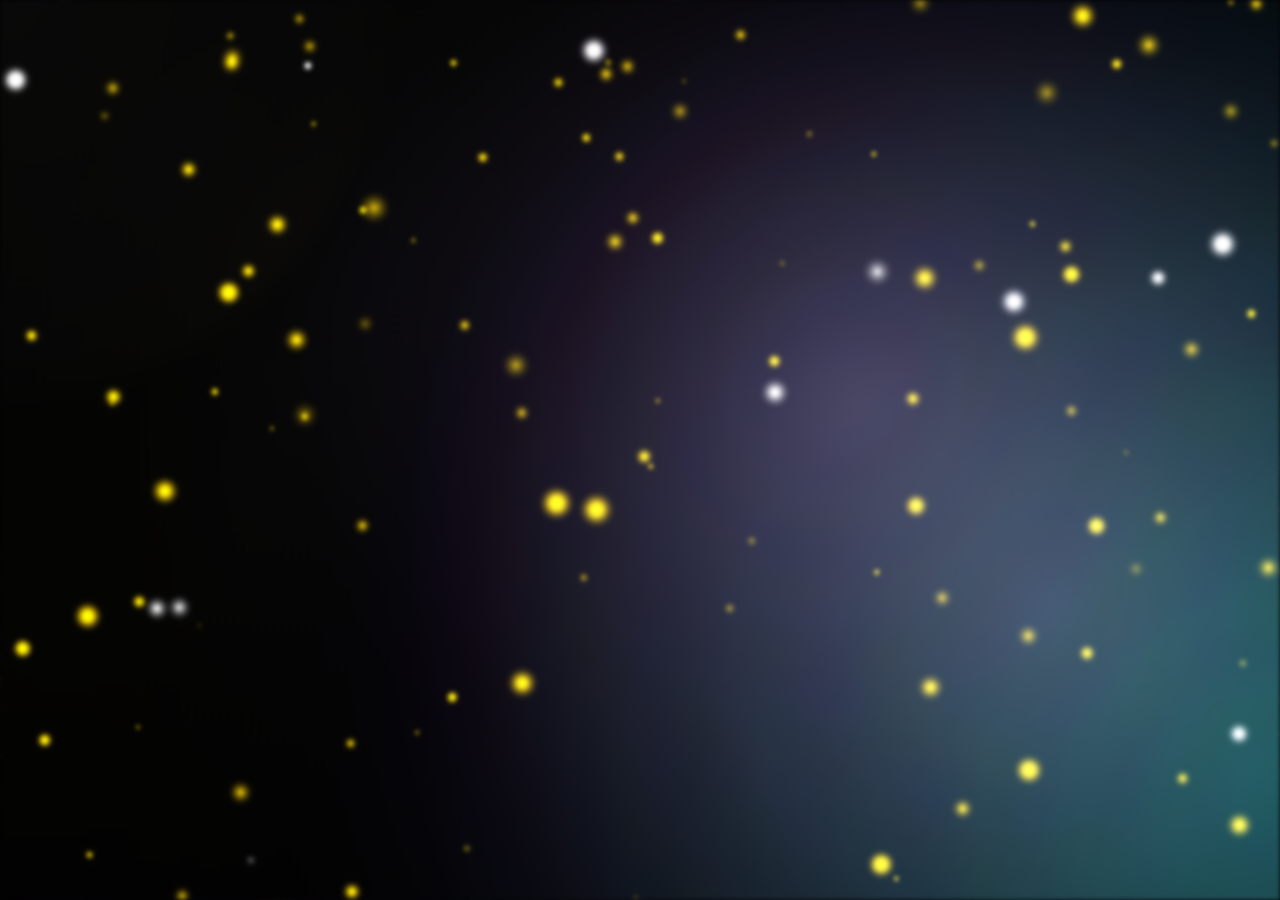
==== commit cfeef578: "fix: resolve portal transition ID targeting to fix home page redirection" ====
--- a/src/frontend/index.html
+++ b/src/frontend/index.html
@@ -2069,11 +2069,10 @@
             // Transition to Hub
             const transitionDelay = authMode === 'resume' ? 0 : 3200; // Increased for a smoother "soak" time
             setTimeout(() => {
-                const targetPortal = document.getElementById('crystal-auth-portal');
-                if (targetPortal) {
-                    targetPortal.style.transition = 'opacity 1.2s ease, transform 1.2s ease';
-                    targetPortal.style.opacity = '0';
-                    targetPortal.style.transform = 'scale(1.05)';
+                if (authPortalSection) {
+                    authPortalSection.style.transition = 'opacity 1.2s ease, transform 1.2s ease';
+                    authPortalSection.style.opacity = '0';
+                    authPortalSection.style.transform = 'scale(1.05)';
                 }
                 const ticket = document.getElementById('auth-ticket-transition');
                 if (ticket) ticket.remove();
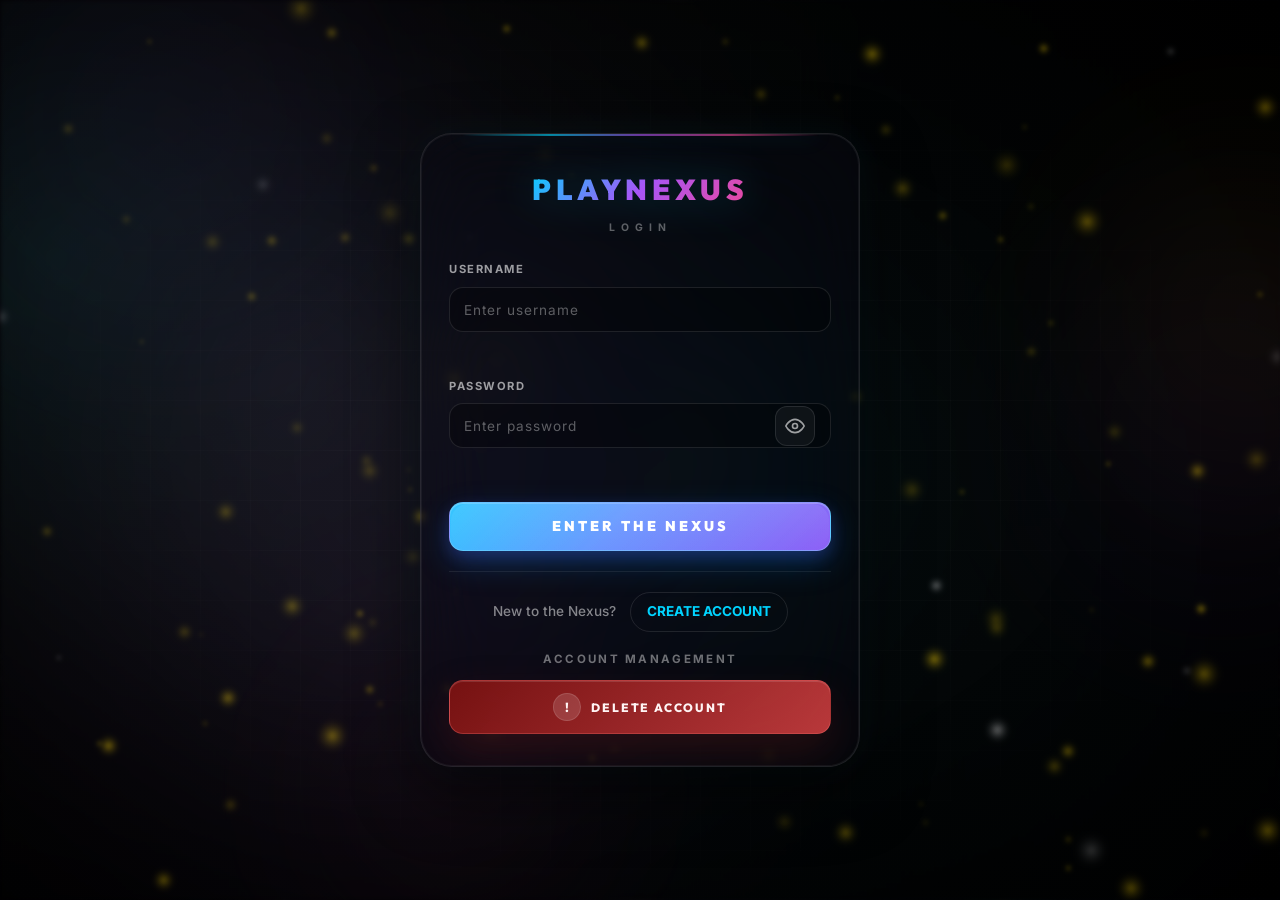
==== commit 9d604baa: "fix: explicit call to showAuthPortal when no session exists to prevent blank screen" ====
--- a/src/frontend/index.html
+++ b/src/frontend/index.html
@@ -1692,6 +1692,7 @@
         async function restorePersistedSession() {
             const savedSession = getStoredAuthSession();
             if (!savedSession || !savedSession.username) {
+                showAuthPortal();
                 return;
             }
 
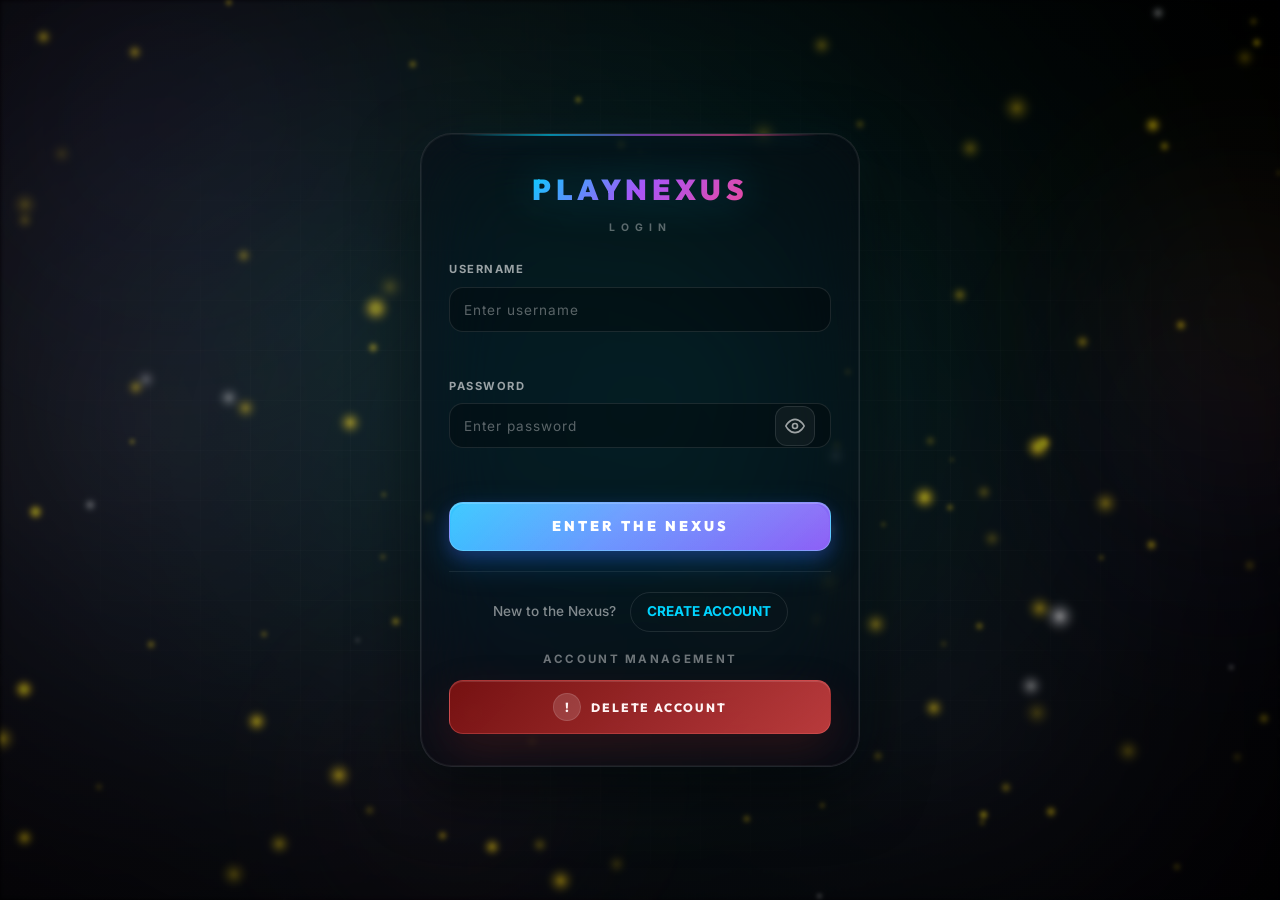
==== commit 68bd4d32: "fix: remove blue ticket animation for cleaner success overlay" ====
--- a/src/frontend/index.html
+++ b/src/frontend/index.html
@@ -2043,28 +2043,15 @@
             persistAuthSession(username, userId, avatarUrl);
 
             if (authSuccessOverlay && authMode !== 'resume') {
-                // Add creative ticker animation
-                const card = document.querySelector('.auth-card');
-                const ticket = document.createElement('div');
-                ticket.className = 'ticket-animation';
-                ticket.id = 'auth-ticket-transition';
-                ticket.innerHTML = `
-                    <div class="scanning-line"></div>
-                    <span>IDENTITY VERIFIED</span>
-                `;
-                card.appendChild(ticket);
-
                 authSuccessLabel.textContent = authMode === 'signup' ? 'Account Created' : 'Identity Verified';
                 authSuccessTitle.textContent = authMode === 'signup' ? 'Secure Account Ready' : 'Secure Access Granted';
                 authSuccessCopy.textContent = authMode === 'signup'
                     ? `Welcome, ${username}. Preparing your PlayNexus home base.`
                     : `Welcome back, ${username}. Reconnecting your PlayNexus command deck.`;
-                
-                // Delay showing main overlay slightly so ticket animation is visible
-                setTimeout(() => {
-                    authSuccessOverlay.classList.add('active');
-                    authSuccessOverlay.setAttribute('aria-hidden', 'false');
-                }, 300);
+
+                // Show main overlay immediately
+                authSuccessOverlay.classList.add('active');
+                authSuccessOverlay.setAttribute('aria-hidden', 'false');
             }
 
             // Transition to Hub
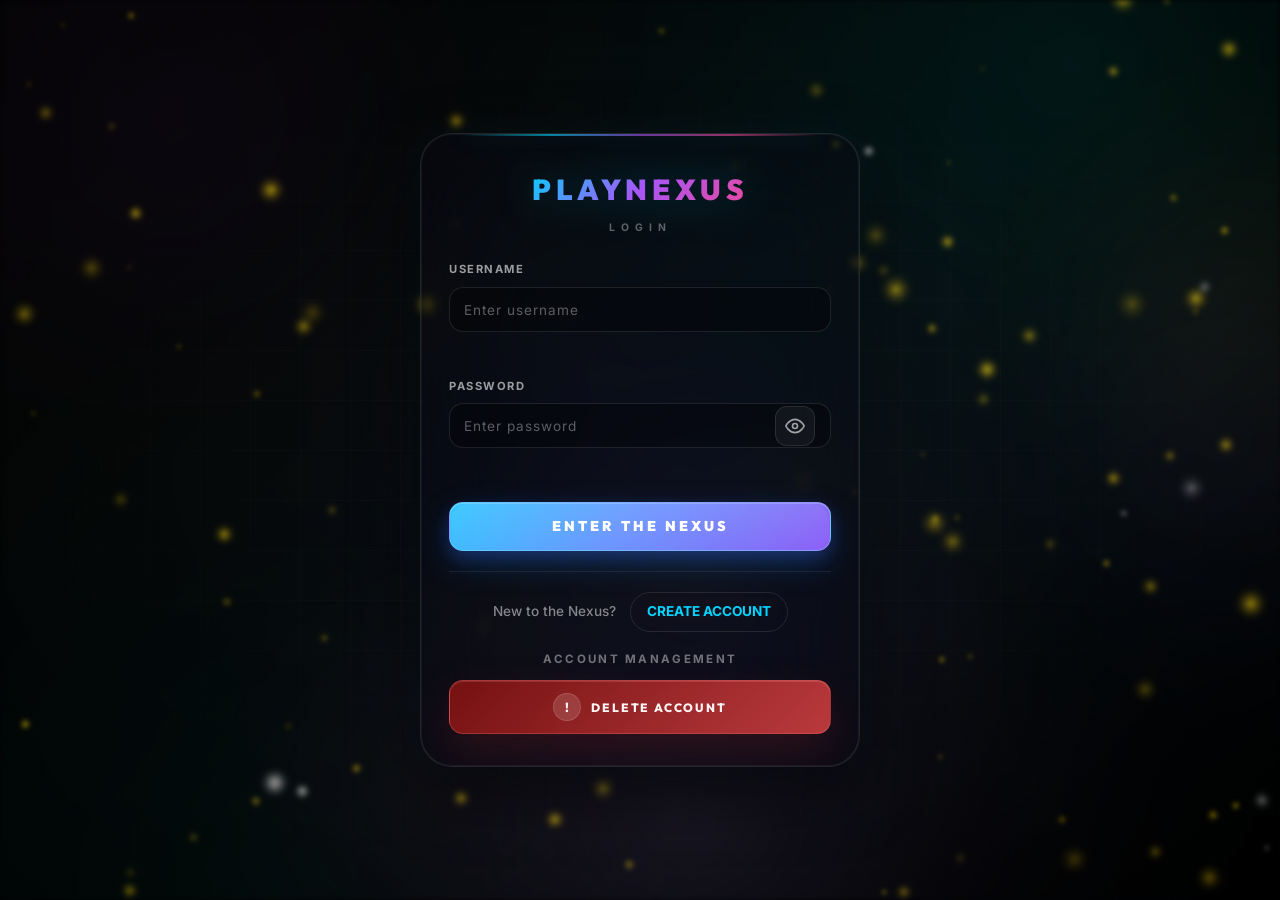
==== commit 9c5692ff: "fix: make account deletion redirect message dynamically count down seconds" ====
--- a/src/frontend/index.html
+++ b/src/frontend/index.html
@@ -2147,14 +2147,25 @@
                 
                 modalTitle.textContent = 'ACCOUNT DELETED';
                 modalTitle.style.color = '#ef4444';
-                modalCopy.textContent = 'Identity purged. Redirecting to login in 3 seconds...';
+                
+                let countdown = 3;
+                modalCopy.textContent = `Identity purged. Redirecting to login in ${countdown} seconds...`;
+                
                 modalActions.style.display = 'none';
                 modalForms.forEach(f => f.style.display = 'none');
                 hideDeleteError();
 
                 Toast.success('Account permanently deleted', 3000);
                 
+                const countdownInterval = setInterval(() => {
+                    countdown--;
+                    if (countdown > 0) {
+                        modalCopy.textContent = `Identity purged. Redirecting to login in ${countdown} seconds...`;
+                    }
+                }, 1000);
+                
                 setTimeout(() => {
+                    clearInterval(countdownInterval);
                     closeDeleteModal();
                     // Reset modal for next time
                     modalTitle.textContent = 'Delete Account';
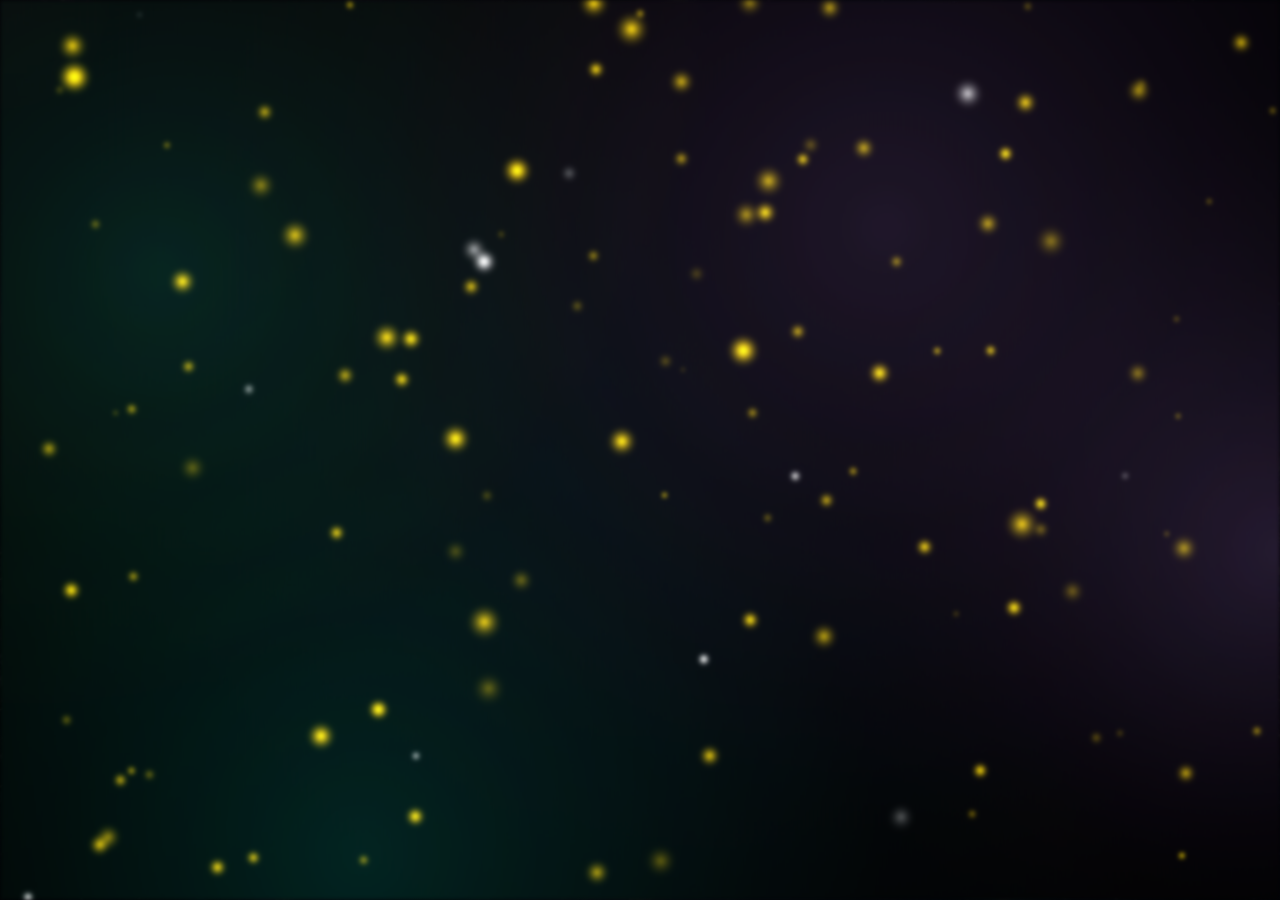
==== commit 48502561: "fix: smooth slide-up and fade-in animation for initial login portal rendering" ====
--- a/src/frontend/index.html
+++ b/src/frontend/index.html
@@ -1664,7 +1664,7 @@
             }
         }
 
-        function showAuthPortal() {
+        function showAuthPortal(immediate = true) {
             const hub = document.getElementById('master-hub-container');
 
             if (window.PlayNexus && window.PlayNexus.stopPhysics) {
@@ -1684,15 +1684,22 @@
                 authPortalSection.style.display = 'block';
             }
             if (authPortalCard) {
-                authPortalCard.style.opacity = '1';
-                authPortalCard.style.transform = 'scale(1)';
+                if (immediate) {
+                    authPortalCard.style.transition = 'opacity 0.6s ease-out, transform 0.6s ease-out';
+                    authPortalCard.style.opacity = '1';
+                    authPortalCard.style.transform = 'scale(1)';
+                } else {
+                    authPortalCard.style.transition = 'none';
+                    authPortalCard.style.opacity = '0';
+                    authPortalCard.style.transform = 'scale(0.95)';
+                }
             }
         }
 
         async function restorePersistedSession() {
             const savedSession = getStoredAuthSession();
             if (!savedSession || !savedSession.username) {
-                showAuthPortal();
+                showAuthPortal(false); // Delay animation so cinematic-startup handles it
                 return;
             }
 
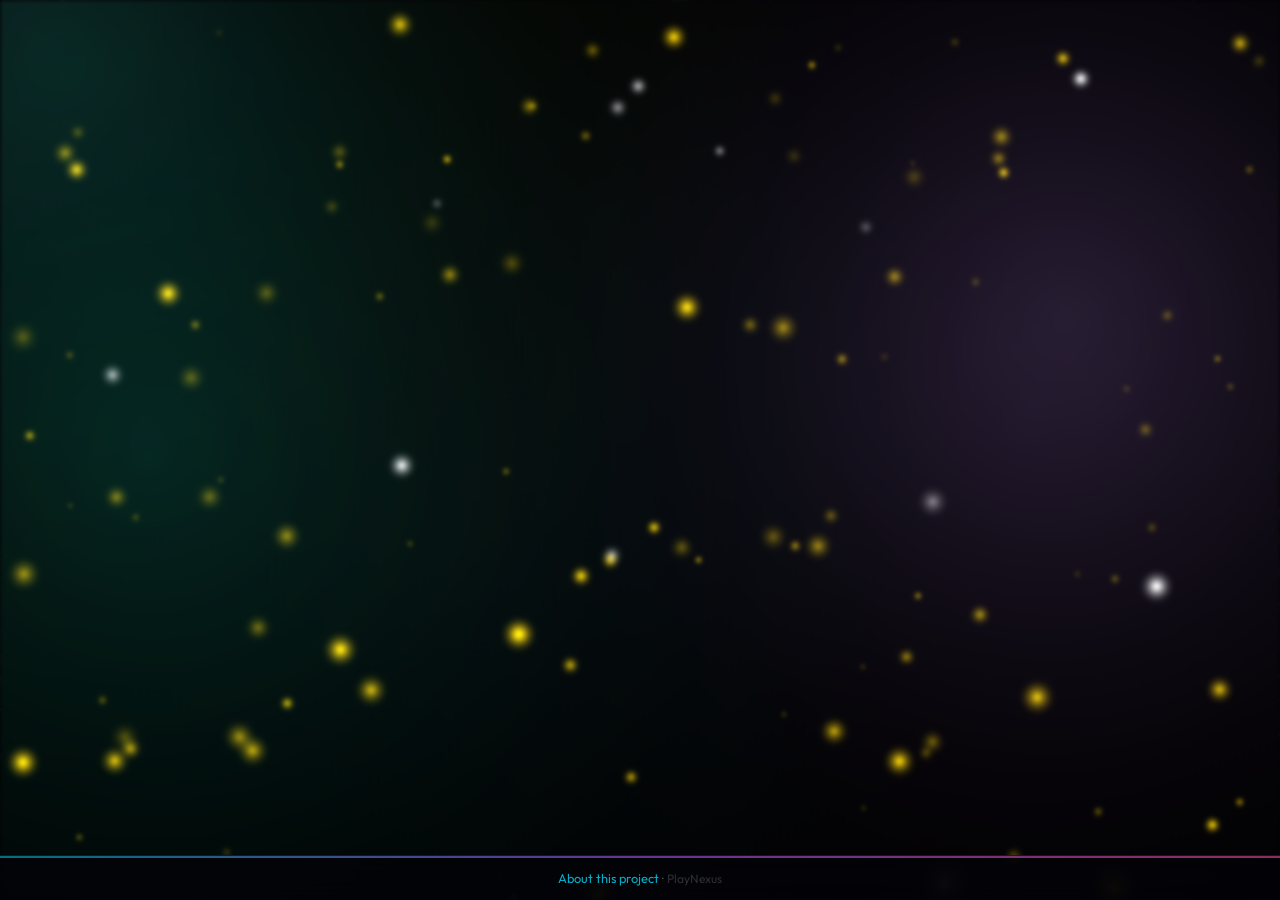
==== commit 0bd8eca8: "fix(homepage) : implemented new tic tac toe game and security fix" ====
--- a/src/frontend/index.html
+++ b/src/frontend/index.html
@@ -9,6 +9,125 @@
     <link href="https://fonts.googleapis.com/css2?family=Inter:wght@400;700;900&family=Outfit:wght@300;600;800&display=swap" rel="stylesheet">
     <link rel="stylesheet" href="css/style.css">
     <link rel="stylesheet" href="css/crystal-portal.css">
+    <link rel="stylesheet" href="css/site-chrome.css">
+    <style>
+        #hub-nav-tabs .hub-tab {
+            font-family: 'Outfit', sans-serif;
+            font-weight: 700;
+            font-size: 0.75rem;
+            letter-spacing: 0.12em;
+            text-transform: uppercase;
+            padding: 10px 20px;
+            border-radius: 999px;
+            border: 1px solid rgba(255, 255, 255, 0.15);
+            background: transparent;
+            color: rgba(255, 255, 255, 0.55);
+            cursor: pointer;
+            transition: background 0.2s, border-color 0.2s, box-shadow 0.2s, color 0.2s;
+        }
+        #hub-nav-tabs .hub-tab-active {
+            background: rgba(187, 134, 252, 0.28) !important;
+            border-color: var(--nexus-purple, #bb86fc) !important;
+            color: #fff !important;
+            box-shadow: 0 0 24px rgba(187, 134, 252, 0.25);
+        }
+        #hub-nav-tabs .hub-tab:not(.hub-tab-active):hover {
+            color: #fff;
+            background: rgba(255, 255, 255, 0.06);
+        }
+        #hub-nav-tabs {
+            flex-wrap: wrap;
+            justify-content: center;
+            max-width: min(100%, 560px);
+            row-gap: 8px;
+        }
+        #hub-nav-tabs .hub-tab {
+            padding: 8px 12px;
+            font-size: 0.65rem;
+        }
+        @media (min-width: 720px) {
+            #hub-nav-tabs .hub-tab {
+                padding: 10px 16px;
+                font-size: 0.72rem;
+            }
+        }
+        .hub-app-grid {
+            display: grid;
+            grid-template-columns: repeat(auto-fill, minmax(240px, 1fr));
+            gap: 20px;
+            margin-top: 8px;
+        }
+        .hub-lift-card {
+            position: relative;
+            border-radius: 16px;
+            border: 1px solid rgba(255, 255, 255, 0.1);
+            background: rgba(255, 255, 255, 0.04);
+            padding: 22px 22px 20px;
+            font-family: 'Outfit', sans-serif;
+            color: #e8e8f0;
+            transition: transform 0.35s cubic-bezier(0.19, 1, 0.22, 1),
+                box-shadow 0.35s ease, border-color 0.35s ease;
+            animation: hub-rise 0.65s ease backwards;
+        }
+        .hub-lift-card:nth-child(1) { animation-delay: 0.04s; }
+        .hub-lift-card:nth-child(2) { animation-delay: 0.1s; }
+        .hub-lift-card:nth-child(3) { animation-delay: 0.16s; }
+        .hub-lift-card:nth-child(4) { animation-delay: 0.22s; }
+        .hub-lift-card:nth-child(5) { animation-delay: 0.28s; }
+        .hub-lift-card:hover {
+            transform: translateY(-6px);
+            box-shadow: 0 22px 48px rgba(0, 0, 0, 0.5), 0 0 0 1px rgba(187, 134, 252, 0.35);
+            border-color: rgba(187, 134, 252, 0.45);
+        }
+        .hub-lift-card .hub-card-ico {
+            font-size: 1.75rem;
+            margin-bottom: 10px;
+            display: block;
+        }
+        .hub-lift-card h3 {
+            margin: 0 0 8px;
+            font-size: 1.05rem;
+            font-weight: 800;
+            letter-spacing: 0.04em;
+        }
+        .hub-lift-card p {
+            margin: 0;
+            font-size: 0.85rem;
+            line-height: 1.45;
+            color: rgba(255, 255, 255, 0.5);
+        }
+        .hub-lift-card .hub-soon {
+            position: absolute;
+            top: 14px;
+            right: 14px;
+            font-size: 0.6rem;
+            font-weight: 900;
+            letter-spacing: 0.15em;
+            padding: 4px 8px;
+            border-radius: 6px;
+            background: rgba(255, 255, 255, 0.12);
+            color: rgba(255, 255, 255, 0.75);
+        }
+        @keyframes hub-rise {
+            from {
+                opacity: 0;
+                transform: translateY(20px);
+            }
+            to {
+                opacity: 1;
+                transform: translateY(0);
+            }
+        }
+        @media (prefers-reduced-motion: reduce) {
+            .hub-lift-card {
+                animation: none;
+                transition: border-color 0.2s ease, box-shadow 0.2s ease;
+            }
+            .hub-lift-card:hover {
+                transform: none;
+            }
+        }
+    </style>
 </head>
 <body class="dark-theme">
 
@@ -42,7 +161,7 @@
                 position: relative;
                 overflow: hidden;
                 background: radial-gradient(ellipse at center, rgba(10, 10, 15, 0.4) 0%, rgba(0, 0, 0, 0.6) 100%);
-                padding: 20px;
+                padding: 20px 20px 80px;
                 box-sizing: border-box;
             }
 
@@ -1183,20 +1302,28 @@
                 </div>
             </div>
         </div>
+        <div id="site-chrome-footer-auth"></div>
     </section>
 
     <!-- 🏗️ MASTER HUB (Revealed after successful login - Dark Compatible) -->
     <main id="master-hub-container" class="hidden hub-dark-theme" style="opacity: 0; transition: opacity 2s;">
         
         <!-- 🚀 HUB NAV (Right-Aligned Profile with AI Avatar) -->
-        <header id="universal-hud" style="position: fixed; top: 0; left: 0; right: 0; z-index: 1000; padding: 30px 5%; display: flex; justify-content: space-between; align-items: center; background: rgba(0,0,0,0.6); backdrop-filter: blur(40px); border-bottom: 1px solid var(--crystal-border);">
-            <div style="display: flex; align-items: center; gap: 15px; cursor: pointer;" onclick="location.href='index.html'">
-                <img src="assets/logo.png" style="width: 40px; height: auto;" alt="Nexus Logo">
-                <div class="nexus-gradient-text" style="font-family: 'Outfit'; font-weight: 800; font-size: 1.5rem; letter-spacing: 2px;">PLAYNEXUS</div>
-            </div>
-
-
-            <div id="profile-manager" style="display: flex; align-items: center; gap: 20px;">
+        <header id="universal-hud" class="site-header site-header--hub hub-dark-theme">
+            <a href="index.html" class="site-header__brand" style="justify-self: start;">
+                <img src="assets/logo.png" width="40" height="40" alt="">
+                <span>PLAY<span class="accent">NEXUS</span></span>
+            </a>
+
+            <nav id="hub-nav-tabs" aria-label="Hub sections" style="display: flex; align-items: center; gap: 8px; justify-self: center;">
+                <button type="button" class="hub-tab hub-tab-active" data-hub-tab="home">Home</button>
+                <button type="button" class="hub-tab" data-hub-tab="games">Games</button>
+                <button type="button" class="hub-tab" data-hub-tab="apps">Apps</button>
+                <button type="button" class="hub-tab" data-hub-tab="community">Community</button>
+                <button type="button" class="hub-tab" data-hub-tab="about">About</button>
+            </nav>
+
+            <div id="profile-manager" style="display: flex; align-items: center; gap: 20px; justify-self: end;">
                 <div style="text-align: right;">
                     <div style="font-weight: 800; color: #fff; font-size: 1rem;" id="display-username">Explorer</div>
                     <div style="display: flex; justify-content: flex-end; gap: 14px; font-size: 0.7rem; letter-spacing: 2px;">
@@ -1210,56 +1337,165 @@
             </div>
         </header>
 
-        <!-- 🏢 CONTENT EXPLORER (4 Sections) -->
+        <!-- 🏢 CONTENT EXPLORER -->
         <div style="padding-top: 160px; padding-bottom: 100px;">
-            <!-- 🌟 RECENTLY OPENED (Featured Continue) - Hidden until apps are available -->
-            <!-- <section class="hub-row" style="margin-bottom: 60px;">
-                <h2 class="row-title" style="color: #fff; opacity: 0.5; font-size: 0.85rem; letter-spacing: 4px; margin-bottom: 25px;">RECENTLY ACCESSED</h2>
-                <div class="hub-carousel" style="gap: 30px;">
-                    <div class="featured-item-hero" style="min-width: 580px; height: 300px; background: linear-gradient(90deg, rgba(7,11,20,0.95) 0%, rgba(7,11,20,0.4) 60%, transparent 100%), url('assets/tictactoe-cover.svg') center/cover; padding: 50px; position: relative; overflow: hidden; border-radius: 20px; border: 1px solid rgba(255,255,255,0.1); cursor: pointer;" onclick="location.href='games/tic-tac-toe.html'">
-
-                        <span class="badge" style="background: rgba(255,255,255,0.9); color: #000; padding: 6px 14px; border-radius: 6px; font-weight: 900; font-size: 0.7rem; position: absolute; top: 40px; left: 50px;">CONTINUE PLAYING</span>
-                        <div class="info" style="margin-top: 70px;">
-                            <h3 style="font-size: 2.2rem; margin-bottom: 10px;">Tic-Tac-Toe Crystal</h3>
-                            <p style="font-size: 1rem; color: #999;">Last session: 4 minutes ago</p>
-                            <button class="nexus-btn-luxe" style="margin-top: 30px; width: auto; min-width: 160px; padding: 14px 25px; font-size: 0.8rem; background: #fff; color: #000; border-radius: 8px; box-shadow: 0 10px 20px rgba(255,255,255,0.1);" onclick="event.stopPropagation(); location.href='games/games.html'">
-                                <span style="font-size: 1rem; vertical-align: middle; margin-right: 8px;">▶</span> LAUNCH CENTER
-                            </button>
+            <div id="hub-panel-home">
+            <section class="hub-row">
+                <h2 class="row-title nexus-gradient-text">COMMAND DECK</h2>
+                <p style="color: rgba(255,255,255,0.55); font-family: 'Outfit', sans-serif; max-width: 560px; line-height: 1.55; margin-bottom: 8px;">
+                    Choose where to go next—each area opens its hub tab. Games and Community also have full pages for a focused layout.
+                </p>
+                <div class="hub-launcher-grid">
+                    <button type="button" class="hub-launcher-tile" onclick="setHubTab('games')">
+                        <span class="hub-launcher-tile__ico" aria-hidden="true">🕹️</span>
+                        <h3 class="hub-launcher-tile__title">Games</h3>
+                        <p class="hub-launcher-tile__desc">Play Center, Tic-Tac-Toe Crystal, and future titles.</p>
+                    </button>
+                    <button type="button" class="hub-launcher-tile" onclick="setHubTab('apps')">
+                        <span class="hub-launcher-tile__ico" aria-hidden="true">⚡</span>
+                        <h3 class="hub-launcher-tile__title">Apps</h3>
+                        <p class="hub-launcher-tile__desc">News, media tools, resume helpers—shipping incrementally.</p>
+                    </button>
+                    <button type="button" class="hub-launcher-tile" onclick="setHubTab('community')">
+                        <span class="hub-launcher-tile__ico" aria-hidden="true">🌐</span>
+                        <h3 class="hub-launcher-tile__title">Community</h3>
+                        <p class="hub-launcher-tile__desc">Feedback, showcase, and social links when you wire them up.</p>
+                    </button>
+                    <button type="button" class="hub-launcher-tile" onclick="setHubTab('about')">
+                        <span class="hub-launcher-tile__ico" aria-hidden="true">✦</span>
+                        <h3 class="hub-launcher-tile__title">About</h3>
+                        <p class="hub-launcher-tile__desc">What PlayNexus is, stack, and hosting notes—or open the full About page.</p>
+                    </button>
+                </div>
+                <p style="margin-top: 24px; font-family: 'Outfit', sans-serif; font-size: 0.85rem;">
+                    <a href="about/about.html" style="color: var(--nexus-cyan); text-decoration: none;">Open full About page →</a>
+                    <span style="color: rgba(255,255,255,0.35);"> · Public; no sign-in required.</span>
+                </p>
+            </section>
+            </div>
+
+            <div id="hub-panel-games" class="hidden">
+                <section class="hub-row" style="margin-bottom: 40px;">
+                    <h2 class="row-title nexus-gradient-text">🕹️ PLAY CENTER</h2>
+                    <p style="color: rgba(255,255,255,0.55); font-family: 'Outfit', sans-serif; max-width: 520px; line-height: 1.5; margin-bottom: 28px;">Launch the full library or jump straight into Tic-Tac-Toe Crystal.</p>
+                    <div style="display: flex; flex-wrap: wrap; gap: 16px; align-items: center;">
+                        <button type="button" class="nexus-btn-luxe" style="width: auto; padding: 14px 28px; font-size: 0.85rem; border-radius: 12px;" onclick="location.href='games/games.html'">Open game library</button>
+                    </div>
+                </section>
+                <section class="hub-row">
+                    <h2 class="row-title" style="color: #fff; font-size: 0.85rem; letter-spacing: 4px; opacity: 0.75; margin-bottom: 20px;">FEATURED</h2>
+                    <div class="hub-carousel" style="gap: 30px;">
+                        <div class="featured-item-hero" style="min-width: min(100%, 580px); height: 300px; background: linear-gradient(90deg, rgba(7,11,20,0.95) 0%, rgba(7,11,20,0.4) 60%, transparent 100%), url('assets/tictactoe-cover.svg') center/cover; padding: 50px; position: relative; overflow: hidden; border-radius: 20px; border: 1px solid rgba(255,255,255,0.1); cursor: pointer;" onclick="location.href='games/tic-tac-toe.html?mode=single'" role="button" tabindex="0" onkeydown="if(event.key==='Enter'||event.key===' '){event.preventDefault();location.href='games/tic-tac-toe.html?mode=single';}">
+                            <span class="badge" style="background: rgba(6, 182, 212, 0.95); color: #000; padding: 6px 14px; border-radius: 6px; font-weight: 900; font-size: 0.7rem; position: absolute; top: 40px; left: 50px;">PLAYABLE</span>
+                            <div class="info" style="margin-top: 70px;">
+                                <h3 style="font-size: 2.2rem; margin-bottom: 10px; color: #fff;">Tic-Tac-Toe Crystal</h3>
+                                <p style="font-size: 1rem; color: #999;">Vs Nexus Agent AI or local two-player.</p>
+                                <button type="button" class="nexus-btn-luxe" style="margin-top: 30px; width: auto; min-width: 160px; padding: 14px 25px; font-size: 0.8rem; background: #fff; color: #000; border-radius: 8px; box-shadow: 0 10px 20px rgba(255,255,255,0.1);" onclick="event.stopPropagation(); location.href='games/games.html'">
+                                    <span style="font-size: 1rem; vertical-align: middle; margin-right: 8px;">▶</span> CHOOSE MODE
+                                </button>
+                            </div>
                         </div>
                     </div>
-                </div>
-            </section> -->
-
-            <section class="hub-row">
-                <h2 class="row-title nexus-gradient-text">🎮 NEXUS SYSTEM APPS</h2>
-                <div class="system-categories-grid">
-                    <div class="sys-category-card" style="background-image: url('https://images.unsplash.com/photo-1550745165-9bc0b252726f?auto=format&fit=crop&w=800&q=80'); pointer-events: none; opacity: 0.7; cursor: default;">
-                        <div class="sys-category-overlay">
-                            <span class="badge badge-soon">COMING SOON</span>
+                </section>
+            </div>
+
+            <div id="hub-panel-apps" class="hidden">
+                <section class="hub-row" style="margin-bottom: 28px;">
+                    <h2 class="row-title nexus-gradient-text">⚡ NEXUS APPS</h2>
+                    <p style="color: rgba(255,255,255,0.55); font-family: 'Outfit', sans-serif; max-width: 640px; line-height: 1.55;">
+                        Lightweight utilities that run mostly in your browser—friendly to Render and Supabase free tiers. Wire each to its own route or micro-page as you ship.
+                    </p>
+                </section>
+                <section class="hub-row">
+                    <div class="hub-app-grid">
+                        <div class="hub-lift-card">
+                            <span class="hub-soon">SOON</span>
+                            <span class="hub-card-ico" aria-hidden="true">📰</span>
+                            <h3>News digest</h3>
+                            <p>Curated headlines and reading list—stay informed without leaving the hub.</p>
+                        </div>
+                        <div class="hub-lift-card">
+                            <span class="hub-soon">SOON</span>
+                            <span class="hub-card-ico" aria-hidden="true">🎬</span>
+                            <h3>Video toolkit</h3>
+                            <p>Client-side helpers for clips and downloads where policy allows—no heavy server transcode on day one.</p>
+                        </div>
+                        <div class="hub-lift-card">
+                            <span class="hub-soon">SOON</span>
+                            <span class="hub-card-ico" aria-hidden="true">💼</span>
+                            <h3>Resume &amp; LinkedIn</h3>
+                            <p>Paste a profile or upload a PDF for quick validation and improvement hints.</p>
+                        </div>
+                        <div class="hub-lift-card">
+                            <span class="hub-soon">SOON</span>
+                            <span class="hub-card-ico" aria-hidden="true">✨</span>
+                            <h3>More labs</h3>
+                            <p>Drop new app cards here as you grow the monorepo—keep each feature behind its own static page until the API needs it.</p>
                         </div>
                     </div>
-
-                    <div class="sys-category-card" style="background-image: url('https://images.unsplash.com/photo-1526304640581-d334cdbbf45e?auto=format&fit=crop&w=800&q=80'); pointer-events: none; opacity: 0.7; cursor: default;">
-                        <div class="sys-category-overlay">
-                            <span class="badge badge-soon">COMING SOON</span>
+                </section>
+            </div>
+
+            <div id="hub-panel-community" class="hidden">
+                <section class="hub-row" style="margin-bottom: 32px;">
+                    <h2 class="row-title nexus-gradient-text">🌐 COMMUNITY</h2>
+                    <p style="color: rgba(255,255,255,0.55); font-family: 'Outfit', sans-serif; max-width: 560px; line-height: 1.55;">
+                        Forums, showcases, and feedback loops live here. The hub tab keeps discovery one click away from games and apps.
+                    </p>
+                    <button type="button" class="nexus-btn-luxe" style="width: auto; margin-top: 12px; padding: 14px 28px; font-size: 0.85rem; border-radius: 12px;" onclick="location.href='community/community.html'">
+                        Open community space
+                    </button>
+                </section>
+                <section class="hub-row">
+                    <div class="hub-app-grid">
+                        <div class="hub-lift-card">
+                            <span class="hub-soon">PLANNED</span>
+                            <span class="hub-card-ico" aria-hidden="true">💬</span>
+                            <h3>Discussions</h3>
+                            <p>Threaded topics tied to your auth session when you are ready to connect Supabase realtime or a forum backend.</p>
+                        </div>
+                        <div class="hub-lift-card">
+                            <span class="hub-soon">PLANNED</span>
+                            <span class="hub-card-ico" aria-hidden="true">🏆</span>
+                            <h3>Showcase</h3>
+                            <p>Highlight builds, high scores, and community creations from games on the platform.</p>
                         </div>
                     </div>
-
-                    <div class="sys-category-card" style="background-image: url('https://images.unsplash.com/photo-1511512578047-dfb367046420?auto=format&fit=crop&w=800&q=80'); pointer-events: none; opacity: 0.7; cursor: default;">
-                        <div class="sys-category-overlay">
-                            <span class="badge badge-soon">COMING SOON</span>
+                </section>
+            </div>
+
+            <div id="hub-panel-about" class="hidden">
+                <section class="hub-row" style="margin-bottom: 28px;">
+                    <h2 class="row-title nexus-gradient-text">✦ ABOUT PLAYNEXUS</h2>
+                    <p style="color: rgba(255,255,255,0.55); font-family: 'Outfit', sans-serif; max-width: 640px; line-height: 1.6;">
+                        This hub is built for a small, fast footprint on <strong style="color: rgba(6,182,212,0.9);">Render</strong> with
+                        <strong style="color: rgba(187,134,252,0.95);">Supabase</strong> PostgreSQL. You get Games, Apps, and Community in one authenticated session—expand each area at your own pace.
+                    </p>
+                </section>
+                <section class="hub-row">
+                    <div class="hub-app-grid">
+                        <div class="hub-lift-card">
+                            <span class="hub-card-ico" aria-hidden="true">🚀</span>
+                            <h3>Mission</h3>
+                            <p>One portal for play, utilities, and community—without bloating the free tier.</p>
+                        </div>
+                        <div class="hub-lift-card">
+                            <span class="hub-card-ico" aria-hidden="true">🧩</span>
+                            <h3>Stack</h3>
+                            <p>FastAPI backend, static HTML/CSS/JS, Flyway SQL. See <code>README.md</code> in the repo.</p>
+                        </div>
+                        <div class="hub-lift-card">
+                            <span class="hub-card-ico" aria-hidden="true">📄</span>
+                            <h3>Full write-up</h3>
+                            <p>The public About page is shareable with anyone—perfect for READMEs and portfolios.</p>
+                            <button type="button" class="nexus-btn-luxe" style="width: auto; margin-top: 16px; padding: 10px 22px; font-size: 0.78rem; border-radius: 10px;" onclick="location.href='about/about.html'">Open About page</button>
                         </div>
                     </div>
-
-                    <div class="sys-category-card" style="background-image: url('https://images.unsplash.com/photo-1525547719571-a2d4ac8945e2?auto=format&fit=crop&w=800&q=80'); pointer-events: none; opacity: 0.7; cursor: default;">
-                        <div class="sys-category-overlay">
-                            <span class="badge badge-soon">COMING SOON</span>
-                        </div>
-                    </div>
-                </div>
-            </section>
+                </section>
+            </div>
         </div>
 
+        <div id="site-chrome-footer-hub" class="site-footer--hub-dock"></div>
     </main>
 
     <!-- 🧬 Physics & Cinematic Core -->
@@ -1318,7 +1554,7 @@
         </div>
     </div>
 
-    <script src="https://cdnjs.cloudflare.com/ajax/libs/matter-js/0.19.0/matter.min.js"></script>
+    <script src="js/site-chrome.js"></script>
     <script src="js/toast.js"></script>
     <script src="js/cinematic-startup.js"></script>
     <script src="js/main.js"></script>
@@ -1563,10 +1799,63 @@
             confirmInput.addEventListener('blur', validateConfirmField);
         }
 
+        function initHubTabs() {
+            const tabRoot = document.getElementById('hub-nav-tabs');
+            if (!tabRoot) return;
+            tabRoot.querySelectorAll('[data-hub-tab]').forEach(function (btn) {
+                btn.addEventListener('click', function () {
+                    var tab = btn.getAttribute('data-hub-tab');
+                    if (tab) setHubTab(tab);
+                });
+            });
+            window.addEventListener('hashchange', syncHubTabFromHash);
+        }
+
+        function setHubTab(tab, options) {
+            options = options || {};
+            var skipHash = options.skipHash === true;
+            var allowed = { home: 1, games: 1, apps: 1, community: 1, about: 1 };
+            var active = allowed[tab] ? tab : 'home';
+            var panels = {
+                home: document.getElementById('hub-panel-home'),
+                games: document.getElementById('hub-panel-games'),
+                apps: document.getElementById('hub-panel-apps'),
+                community: document.getElementById('hub-panel-community'),
+                about: document.getElementById('hub-panel-about')
+            };
+            if (!panels.home) return;
+            Object.keys(panels).forEach(function (key) {
+                if (panels[key]) {
+                    panels[key].classList.toggle('hidden', key !== active);
+                }
+            });
+            var tabs = document.querySelectorAll('#hub-nav-tabs [data-hub-tab]');
+            tabs.forEach(function (b) {
+                var isActive = b.getAttribute('data-hub-tab') === active;
+                b.classList.toggle('hub-tab-active', isActive);
+            });
+            if (!skipHash) {
+                var nextHash = '#' + active;
+                if (window.location.hash !== nextHash) {
+                    window.location.hash = active;
+                }
+            }
+        }
+
+        function syncHubTabFromHash() {
+            var raw = (window.location.hash || '#home').replace(/^#/, '').toLowerCase();
+            var allowed = { home: 1, games: 1, apps: 1, community: 1, about: 1 };
+            var tab = allowed[raw] ? raw : 'home';
+            setHubTab(tab, { skipHash: true });
+        }
+
+        window.setHubTab = setHubTab;
+
         // Call setup on page load
         document.addEventListener('DOMContentLoaded', () => {
             setupRealtimeValidation();
             setupPasswordToggle();
+            initHubTabs();
         });
 
         function getAvatarUrl(username) {
@@ -1662,6 +1951,8 @@
             if (window.PlayNexus && window.PlayNexus.startPhysics) {
                 window.PlayNexus.startPhysics();
             }
+
+            syncHubTabFromHash();
         }
 
         function showAuthPortal(immediate = true) {
@@ -1705,7 +1996,7 @@
 
             showHubForAuthenticatedUser(savedSession.username, {
                 avatarUrl: savedSession.avatar_url,
-                updateHistory: true
+                updateHistory: false
             });
 
             if (!API_BASE) {
@@ -1988,7 +2279,11 @@
                     }
                 } else {
                     // For signup, provide specific feedback
-                    if (data.detail) {
+                    if (response.status === 403 && typeof data.detail === 'string') {
+                        errorMsg = data.detail;
+                        setFieldStatus(usernameInput, '', '');
+                        setFieldStatus(passwordInput, '', '');
+                    } else if (data.detail) {
                         // Handle Pydantic validation errors (array format)
                         if (Array.isArray(data.detail)) {
                             // Find the first error related to username or password
--- a/src/frontend/css/site-chrome.css
+++ b/src/frontend/css/site-chrome.css
@@ -0,0 +1,393 @@
+/**
+ * PlayNexus shared chrome — header & footer (all public + hub subpages).
+ * Prism rail: dual accent line + glass surfaces (distinct from auth-only crystal).
+ */
+
+:root {
+    --chrome-rail: linear-gradient(90deg, #06b6d4, #a855f7, #ec4899);
+    --chrome-glass: rgba(8, 10, 18, 0.82);
+    --chrome-border: rgba(255, 255, 255, 0.08);
+    --chrome-text-dim: rgba(255, 255, 255, 0.55);
+}
+
+/* ——— Fixed header (subpages) ——— */
+.site-header {
+    position: fixed;
+    top: 0;
+    left: 0;
+    right: 0;
+    z-index: 1000;
+    background: var(--chrome-glass);
+    backdrop-filter: blur(24px);
+    -webkit-backdrop-filter: blur(24px);
+    border-bottom: 1px solid var(--chrome-border);
+    box-shadow: 0 4px 40px rgba(0, 0, 0, 0.35);
+}
+
+.site-header::before {
+    content: "";
+    position: absolute;
+    left: 0;
+    right: 0;
+    top: 0;
+    height: 3px;
+    background: var(--chrome-rail);
+    opacity: 0.95;
+}
+
+.site-header__inner {
+    max-width: 1400px;
+    margin: 0 auto;
+    padding: 14px 5%;
+    display: flex;
+    align-items: center;
+    justify-content: space-between;
+    gap: 16px;
+    flex-wrap: wrap;
+}
+
+.site-header__left {
+    display: flex;
+    align-items: center;
+    gap: clamp(12px, 3vw, 28px);
+    flex-wrap: wrap;
+}
+
+.site-header__brand {
+    display: flex;
+    align-items: center;
+    gap: 12px;
+    text-decoration: none;
+    color: #fff;
+    font-family: "Outfit", sans-serif;
+    font-weight: 900;
+    font-size: 1.25rem;
+    letter-spacing: 0.08em;
+}
+
+.site-header__brand img {
+    width: 36px;
+    height: auto;
+}
+
+.site-header__brand span.accent {
+    color: var(--nexus-purple, #bb86fc);
+}
+
+.site-header__pill {
+    font-family: "Outfit", sans-serif;
+    font-weight: 800;
+    font-size: 0.72rem;
+    letter-spacing: 0.12em;
+    padding: 6px 14px;
+    border-radius: 999px;
+    border: 1px solid rgba(187, 134, 252, 0.35);
+    background: linear-gradient(
+        90deg,
+        rgba(187, 134, 252, 0.15),
+        rgba(6, 182, 212, 0.08)
+    );
+    color: #fff;
+    white-space: nowrap;
+}
+
+.site-header__nav {
+    display: flex;
+    align-items: center;
+    gap: 6px;
+    flex-wrap: wrap;
+    justify-content: flex-end;
+}
+
+.site-header__link {
+    font-family: "Outfit", sans-serif;
+    font-weight: 700;
+    font-size: 0.68rem;
+    letter-spacing: 0.14em;
+    text-transform: uppercase;
+    padding: 8px 12px;
+    border-radius: 999px;
+    text-decoration: none;
+    color: var(--chrome-text-dim);
+    border: 1px solid transparent;
+    transition: color 0.2s, background 0.2s, border-color 0.2s;
+}
+
+.site-header__link:hover {
+    color: #fff;
+    background: rgba(255, 255, 255, 0.06);
+}
+
+.site-header__link.is-active {
+    color: #fff;
+    background: rgba(187, 134, 252, 0.22);
+    border-color: rgba(187, 134, 252, 0.45);
+}
+
+.site-header__hub-btn {
+    font-family: "Outfit", sans-serif;
+    font-weight: 700;
+    font-size: 0.72rem;
+    letter-spacing: 0.1em;
+    padding: 10px 18px;
+    border-radius: 12px;
+    border: 1px solid rgba(255, 255, 255, 0.12);
+    background: rgba(255, 255, 255, 0.05);
+    color: #e8e8f0;
+    cursor: pointer;
+    text-decoration: none;
+    display: inline-flex;
+    align-items: center;
+    gap: 8px;
+    transition: background 0.2s, border-color 0.2s;
+}
+
+.site-header__hub-btn:hover {
+    background: rgba(255, 255, 255, 0.1);
+    border-color: rgba(6, 182, 212, 0.4);
+}
+
+/* Hub variant: full-width grid (used with #universal-hud) */
+.site-header--hub {
+    padding: 22px 5%;
+    display: grid;
+    grid-template-columns: minmax(0, 1fr) auto minmax(0, 1fr);
+    align-items: center;
+    gap: 16px;
+    max-width: none;
+}
+
+.site-header--hub::before {
+    height: 3px;
+}
+
+.site-header--hub .site-header__brand {
+    justify-self: start;
+}
+
+.site-header--hub #hub-nav-tabs {
+    justify-self: center;
+}
+
+.site-header--hub #profile-manager {
+    justify-self: end;
+}
+
+/* ——— Page body offset ——— */
+body.site-with-chrome {
+    padding-top: 76px;
+}
+
+/* ——— Footer ——— */
+.site-footer {
+    margin-top: auto;
+    border-top: 1px solid var(--chrome-border);
+    background: linear-gradient(180deg, rgba(5, 6, 12, 0.95) 0%, #030308 100%);
+    position: relative;
+}
+
+.site-footer::before {
+    content: "";
+    position: absolute;
+    left: 0;
+    right: 0;
+    top: 0;
+    height: 2px;
+    background: var(--chrome-rail);
+    opacity: 0.5;
+}
+
+.site-footer__inner {
+    max-width: 1400px;
+    margin: 0 auto;
+    padding: 36px 5% 28px;
+    display: grid;
+    grid-template-columns: repeat(auto-fit, minmax(200px, 1fr));
+    gap: 28px;
+}
+
+.site-footer__title {
+    font-family: "Outfit", sans-serif;
+    font-weight: 800;
+    font-size: 1rem;
+    letter-spacing: 0.15em;
+    color: #fff;
+    margin: 0 0 12px;
+}
+
+.site-footer__text {
+    font-family: "Outfit", sans-serif;
+    font-size: 0.85rem;
+    line-height: 1.55;
+    color: var(--chrome-text-dim);
+    margin: 0;
+}
+
+.site-footer__links {
+    list-style: none;
+    margin: 0;
+    padding: 0;
+}
+
+.site-footer__links li {
+    margin-bottom: 8px;
+}
+
+.site-footer__links a {
+    font-family: "Outfit", sans-serif;
+    font-size: 0.82rem;
+    color: rgba(6, 182, 212, 0.9);
+    text-decoration: none;
+}
+
+.site-footer__links a:hover {
+    text-decoration: underline;
+}
+
+.site-footer__bar {
+    max-width: 1400px;
+    margin: 0 auto;
+    padding: 16px 5% 24px;
+    border-top: 1px solid rgba(255, 255, 255, 0.05);
+    font-family: "Outfit", sans-serif;
+    font-size: 0.75rem;
+    color: rgba(255, 255, 255, 0.35);
+    text-align: center;
+}
+
+/* Minimal strip (auth portal) */
+.site-footer--auth {
+    position: fixed;
+    bottom: 0;
+    left: 0;
+    right: 0;
+    z-index: 50;
+    margin-top: 0;
+    padding: 12px 5%;
+    text-align: center;
+    background: rgba(3, 3, 8, 0.75);
+    backdrop-filter: blur(12px);
+    border-top: 1px solid var(--chrome-border);
+}
+
+.site-footer--auth::before {
+    height: 2px;
+    opacity: 0.6;
+}
+
+.site-footer--auth .site-footer__bar {
+    padding: 0;
+    border: none;
+}
+
+/* Hub docked footer inside scrollable main */
+.site-footer--hub-dock {
+    margin-top: 48px;
+}
+
+/* Launcher tiles (hub home) */
+.hub-launcher-grid {
+    display: grid;
+    grid-template-columns: repeat(auto-fill, minmax(240px, 1fr));
+    gap: 20px;
+    margin-top: 8px;
+}
+
+.hub-launcher-tile {
+    text-align: left;
+    cursor: pointer;
+    border: none;
+    font: inherit;
+    color: inherit;
+    border-radius: 18px;
+    border: 1px solid rgba(255, 255, 255, 0.12);
+    background: rgba(255, 255, 255, 0.04);
+    padding: 26px 24px;
+    transition: transform 0.3s cubic-bezier(0.19, 1, 0.22, 1),
+        box-shadow 0.3s ease, border-color 0.3s ease;
+    animation: hub-rise 0.65s ease backwards;
+    position: relative;
+    overflow: hidden;
+}
+
+.hub-launcher-tile:nth-child(1) {
+    animation-delay: 0.05s;
+}
+.hub-launcher-tile:nth-child(2) {
+    animation-delay: 0.1s;
+}
+.hub-launcher-tile:nth-child(3) {
+    animation-delay: 0.15s;
+}
+.hub-launcher-tile:nth-child(4) {
+    animation-delay: 0.2s;
+}
+
+.hub-launcher-tile::after {
+    content: "";
+    position: absolute;
+    inset: 0;
+    background: linear-gradient(
+        135deg,
+        rgba(187, 134, 252, 0.12),
+        transparent 55%
+    );
+    opacity: 0;
+    transition: opacity 0.3s ease;
+    pointer-events: none;
+}
+
+.hub-launcher-tile:hover {
+    transform: translateY(-6px);
+    box-shadow: 0 24px 48px rgba(0, 0, 0, 0.45),
+        0 0 0 1px rgba(6, 182, 212, 0.25);
+    border-color: rgba(6, 182, 212, 0.35);
+}
+
+.hub-launcher-tile:hover::after {
+    opacity: 1;
+}
+
+.hub-launcher-tile__ico {
+    font-size: 2rem;
+    display: block;
+    margin-bottom: 12px;
+}
+
+.hub-launcher-tile__title {
+    font-family: "Outfit", sans-serif;
+    font-weight: 800;
+    font-size: 1.1rem;
+    letter-spacing: 0.06em;
+    color: #fff;
+    margin: 0 0 8px;
+}
+
+.hub-launcher-tile__desc {
+    font-family: "Outfit", sans-serif;
+    font-size: 0.85rem;
+    line-height: 1.45;
+    color: rgba(255, 255, 255, 0.5);
+    margin: 0;
+}
+
+@keyframes hub-rise {
+    from {
+        opacity: 0;
+        transform: translateY(20px);
+    }
+    to {
+        opacity: 1;
+        transform: translateY(0);
+    }
+}
+
+@media (prefers-reduced-motion: reduce) {
+    .hub-launcher-tile {
+        animation: none;
+        transition: border-color 0.2s ease;
+    }
+    .hub-launcher-tile:hover {
+        transform: none;
+    }
+}
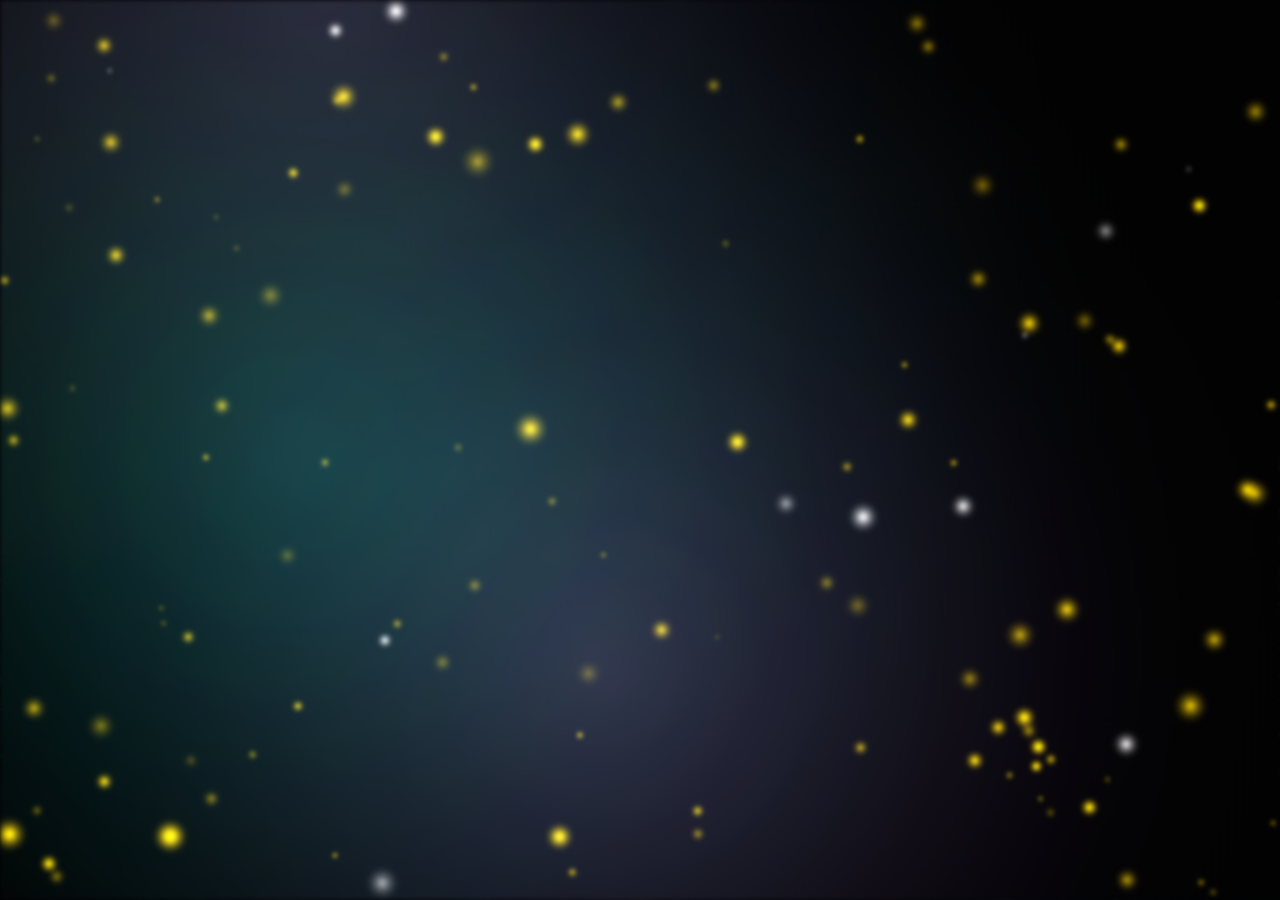
==== commit d02b4bc5: "feat: stabilize dashboard layout, add interactive UI, and consolidate database schemas" ====
--- a/src/frontend/index.html
+++ b/src/frontend/index.html
@@ -11,6 +11,132 @@
     <link rel="stylesheet" href="css/crystal-portal.css">
     <link rel="stylesheet" href="css/site-chrome.css">
     <style>
+        /* 🛠️ Nexus Dashboard Utilities */
+        .hidden { display: none !important; }
+        
+        /* 🌌 Dashboard Atmosphere */
+        #hub-atmosphere {
+            position: fixed;
+            inset: 0;
+            z-index: -1;
+            background: radial-gradient(circle at 20% 30%, rgba(0, 212, 255, 0.08) 0%, transparent 50%),
+                        radial-gradient(circle at 80% 70%, rgba(168, 85, 247, 0.08) 0%, transparent 50%);
+            opacity: 0.6;
+            pointer-events: none;
+        }
+
+        /* 🕹️ Action Rail (PS5 Style) */
+        .action-rail-header {
+            margin-bottom: 30px;
+            animation: fadeSlideDown 0.8s ease both;
+        }
+        .action-rail-title {
+            font-family: 'Outfit';
+            font-size: 2.2rem;
+            font-weight: 800;
+            letter-spacing: -0.02em;
+            margin: 0;
+            color: #fff;
+        }
+        .action-rail-subtitle {
+            color: rgba(255,255,255,0.4);
+            font-size: 0.9rem;
+            margin-top: 5px;
+        }
+        .action-rail {
+            display: flex;
+            gap: 20px;
+            overflow-x: auto;
+            padding: 10px 5px 40px;
+            scroll-behavior: smooth;
+        }
+        .action-rail::-webkit-scrollbar { display: none; }
+        
+        .action-card {
+            min-width: 280px;
+            height: 160px;
+            background: rgba(255,255,255,0.03);
+            border: 1px solid rgba(255,255,255,0.08);
+            border-radius: 18px;
+            position: relative;
+            overflow: hidden;
+            flex-shrink: 0;
+            transition: transform 0.3s cubic-bezier(0.19, 1, 0.22, 1), border-color 0.3s ease;
+            cursor: pointer;
+        }
+        .action-card:hover {
+            transform: scale(1.05) translateY(-5px);
+            border-color: var(--neon-cyan);
+            box-shadow: 0 20px 40px rgba(0,0,0,0.4), 0 0 20px rgba(0, 212, 255, 0.2);
+        }
+        .action-card-bg {
+            position: absolute;
+            inset: 0;
+            background-size: cover;
+            background-position: center;
+            opacity: 0.5;
+            transition: opacity 0.3s ease;
+        }
+        .action-card:hover .action-card-bg { opacity: 0.8; }
+        .action-card-content {
+            position: absolute;
+            bottom: 0;
+            left: 0;
+            right: 0;
+            padding: 20px;
+            background: linear-gradient(to top, rgba(0,0,0,0.9), transparent);
+        }
+        .action-card-title {
+            font-weight: 800;
+            font-size: 0.85rem;
+            color: #fff;
+            margin-bottom: 4px;
+        }
+        .action-card-meta {
+            font-size: 0.65rem;
+            color: var(--neon-cyan);
+            letter-spacing: 0.1em;
+            text-transform: uppercase;
+        }
+
+        /* 📊 Intel Grid */
+        .intel-grid {
+            display: grid;
+            grid-template-columns: repeat(auto-fit, minmax(320px, 1fr));
+            gap: 20px;
+            margin-top: 20px;
+        }
+        .intel-pane {
+            background: rgba(255,255,255,0.02);
+            border: 1px solid rgba(255,255,255,0.05);
+            border-radius: 20px;
+            padding: 25px;
+            min-height: 200px;
+        }
+        .glass-surface {
+            backdrop-filter: blur(20px);
+            -webkit-backdrop-filter: blur(20px);
+        }
+        
+        /* 🔗 Launcher Chips */
+        .launcher-chip {
+            padding: 10px 20px;
+            background: rgba(255,255,255,0.04);
+            border: 1px solid rgba(255,255,255,0.1);
+            border-radius: 12px;
+            color: rgba(255,255,255,0.6);
+            font-size: 0.75rem;
+            font-weight: 700;
+            transition: all 0.2s ease;
+            cursor: pointer;
+        }
+        .launcher-chip:hover {
+            background: rgba(255,255,255,0.08);
+            border-color: rgba(255,255,255,0.2);
+            color: #fff;
+            transform: translateY(-2px);
+        }
+
         #hub-nav-tabs .hub-tab {
             font-family: 'Outfit', sans-serif;
             font-weight: 700;
@@ -98,12 +224,11 @@
         }
         .hub-lift-card .hub-soon {
             position: absolute;
-            top: 14px;
-            right: 14px;
-            font-size: 0.6rem;
-            font-weight: 900;
-            letter-spacing: 0.15em;
-            padding: 4px 8px;
+            top: 12px;
+            right: 12px;
+            padding: 4px 10px;
+            background: rgba(255, 255, 255, 0.1);
+            color: rgba(255, 255, 255, 0.6);
             border-radius: 6px;
             background: rgba(255, 255, 255, 0.12);
             color: rgba(255, 255, 255, 0.75);
@@ -126,6 +251,161 @@
             .hub-lift-card:hover {
                 transform: none;
             }
+        }
+        /* 🛰️ Truly Centered Console Navigation */
+        .site-header--hub {
+            position: fixed !important;
+            top: 0 !important;
+            left: 0 !important;
+            right: 0 !important;
+            z-index: 1000;
+            padding: 15px 5%;
+            display: flex !important;
+            align-items: center;
+            justify-content: space-between;
+            height: 90px;
+            background: var(--chrome-glass);
+            backdrop-filter: blur(24px);
+            border-bottom: 1px solid var(--chrome-border);
+        }
+
+        .site-header--hub .site-header__brand,
+        .site-header--hub #profile-manager {
+            flex: 1;
+            max-width: 300px;
+        }
+        
+        .site-header--hub #profile-manager {
+            display: flex !important;
+            align-items: center;
+            justify-content: flex-end;
+            gap: 20px;
+        }
+
+        #hub-nav-tabs {
+            position: absolute;
+            left: 50%;
+            top: 50%;
+            transform: translate(-50%, -50%);
+            display: flex !important;
+            gap: clamp(8px, 2vw, 24px);
+            z-index: 1001;
+        }
+
+        @media (max-width: 1024px) {
+            #hub-nav-tabs {
+                gap: 12px;
+            }
+            .site-header__brand span {
+                display: none;
+            }
+        }
+
+        /* 🏰 Platform Layout Reset - HARDENED */
+        body.hub-mode {
+            display: block !important;
+            height: auto !important;
+            min-height: 100vh !important;
+            overflow-y: auto !important;
+            align-items: flex-start !important;
+            justify-content: flex-start !important;
+            padding-top: 0 !important;
+        }
+
+        body.hub-mode #master-hub-container {
+            display: block !important;
+            width: 100% !important;
+            height: auto !important;
+            margin-top: 0 !important;
+            padding-top: 0 !important;
+        }
+
+        /* 📱 Mobile Hub Responsiveness */
+        @media (max-width: 768px) {
+            .site-header--hub {
+                flex-direction: column;
+                height: auto;
+                padding: 15px 15px 10px;
+                gap: 15px;
+                position: fixed;
+            }
+            #hub-nav-tabs {
+                position: static;
+                transform: none;
+                width: 100%;
+                overflow-x: auto;
+                justify-content: flex-start !important;
+                padding-bottom: 5px;
+                display: flex !important;
+                gap: 8px;
+            }
+            #master-hub-container {
+                padding-top: 220px !important;
+            }
+            #profile-manager {
+                width: 100%;
+                justify-content: space-between !important;
+                background: rgba(255,255,255,0.03);
+                padding: 10px;
+                border-radius: 12px;
+                display: flex !important;
+            }
+            #hub-nav-tabs .hub-tab {
+                flex-shrink: 0;
+                padding: 6px 14px;
+                font-size: 0.65rem;
+            }
+        }
+
+        /* 🏆 Trophy / Medal Animation */
+        .trophy-cup {
+            font-size: 2.5rem;
+            filter: drop-shadow(0 0 15px rgba(251, 191, 36, 0.6));
+            animation: floatTrophy 4s ease-in-out infinite, pulseGlow 2s ease-in-out infinite alternate;
+            cursor: pointer;
+            transition: transform 0.3s;
+        }
+        .trophy-cup:hover {
+            transform: scale(1.15) rotate(5deg);
+        }
+        @keyframes floatTrophy {
+            0%, 100% { transform: translateY(0); }
+            50% { transform: translateY(-8px); }
+        }
+        @keyframes pulseGlow {
+            0% { filter: drop-shadow(0 0 10px rgba(251, 191, 36, 0.4)); }
+            100% { filter: drop-shadow(0 0 25px rgba(251, 191, 36, 0.9)); }
+        }
+        
+        /* Profile Row Layout */
+        .profile-row {
+            display: flex;
+            align-items: center;
+            gap: 25px;
+            padding: 0 5%;
+            max-width: 1400px;
+            margin: 0 auto;
+            flex-wrap: wrap;
+        }
+        @media (max-width: 768px) {
+            .profile-row {
+                flex-direction: column;
+                text-align: center;
+                align-items: center;
+                gap: 15px;
+            }
+            .profile-row > div:nth-child(2) {
+                display: flex;
+                flex-direction: column;
+                align-items: center;
+            }
+        }
+
+        body.hub-mode #master-hub-container {
+            display: block !important;
+            width: 100%;
+            height: auto;
+            min-height: 100vh;
         }
     </style>
 </head>
@@ -594,15 +874,261 @@
                     0 12px 28px rgba(117, 79, 255, 0.28),
                     inset 0 1px 0 rgba(255, 255, 255, 0.24);
             }
-
             .auth-btn:active {
                 transform: translateY(-1px) scale(0.98);
             }
 
-            .auth-btn:disabled {
-                opacity: 0.5;
-                cursor: not-allowed;
-                transform: none;
+            /* 🏆 PlayStation Trophy Aesthetics */
+            .trophy-grid {
+                display: flex;
+                gap: 15px;
+                margin-top: 20px;
+            }
+            .trophy-case {
+                width: 50px;
+                height: 50px;
+                border-radius: 12px;
+                display: flex;
+                align-items: center;
+                justify-content: center;
+                font-size: 1.5rem;
+                position: relative;
+                background: rgba(255,255,255,0.05);
+                border: 1px solid rgba(255,255,255,0.1);
+                transition: all 0.3s cubic-bezier(0.175, 0.885, 0.32, 1.275);
+                cursor: help;
+            }
+            .trophy-case:hover {
+                transform: scale(1.2) rotate(5deg);
+                border-color: var(--nexus-purple);
+                box-shadow: 0 0 20px rgba(187, 134, 252, 0.4);
+            }
+            .trophy-case::after {
+                content: '';
+                position: absolute;
+                inset: 0;
+                background: linear-gradient(135deg, transparent, rgba(255,255,255,0.4), transparent);
+                transform: translateX(-100%);
+                transition: transform 0.6s;
+            }
+            .trophy-case:hover::after {
+                transform: translateX(100%);
+            }
+
+            .level-badge {
+                background: linear-gradient(135deg, var(--nexus-purple), var(--nexus-cyan));
+                color: #000;
+                padding: 4px 12px;
+                border-radius: 20px;
+                font-weight: 900;
+                font-size: 0.7rem;
+                letter-spacing: 1px;
+                box-shadow: 0 5px 15px rgba(187, 134, 252, 0.3);
+            }
+
+            /* 📱 Mobile Header Optimization */
+            @media (max-width: 600px) {
+                .site-header__brand span {
+                    display: none; /* Hide text logo on very small screens to save space */
+                }
+                .site-header {
+                    padding: 0 15px;
+                }
+                #hub-nav-tabs {
+                    gap: 4px;
+                }
+                .hub-tab {
+                    padding: 6px 10px;
+                    font-size: 0.6rem;
+                }
+                
+                /* Profile & Settings spacing */
+                #profile-manager {
+                    margin-top: 15px;
+                    justify-content: center;
+                    width: 100%;
+                    padding-top: 10px;
+                    border-top: 1px solid rgba(255,255,255,0.05);
+                }
+                .danger-secondary-btn--mini {
+                    margin-left: 15px;
+                    opacity: 0.5;
+                }
+            }
+
+            .trophy-grid {
+                min-height: 50px;
+            }
+
+            /* 🎮 DASHBOARD V2: PS5 CINEMATIC STYLE */
+            #hub-atmosphere {
+                position: fixed;
+                top: 0;
+                left: 0;
+                right: 0;
+                bottom: 0;
+                background: radial-gradient(circle at 50% 30%, rgba(187,134,252,0.1) 0%, rgba(3,3,8,0) 70%);
+                z-index: -1;
+                pointer-events: none;
+                transition: background 1.5s ease;
+            }
+
+            .hub-hero-container {
+                padding: 10px 0 40px;
+            }
+
+            .action-rail-header {
+                margin: 0 0 24px 5px;
+            }
+
+            .action-rail-title {
+                font-family: 'Outfit', sans-serif;
+                font-weight: 900;
+                font-size: 0.75rem;
+                letter-spacing: 0.3em;
+                color: var(--nexus-cyan);
+                text-transform: uppercase;
+                margin: 0 0 8px;
+            }
+
+            .action-rail-subtitle {
+                font-size: 0.9rem;
+                color: rgba(255,255,255,0.45);
+                margin: 0;
+            }
+
+            .action-rail {
+                display: flex;
+                gap: 20px;
+                overflow-x: auto;
+                padding: 10px 5px 30px;
+                scroll-snap-type: x mandatory;
+                scrollbar-width: none;
+            }
+
+            .action-rail::-webkit-scrollbar { display: none; }
+
+            .action-card {
+                flex: 0 0 280px;
+                aspect-ratio: 16/9;
+                background: rgba(255,255,255,0.03);
+                border-radius: 20px;
+                border: 1px solid rgba(255,255,255,0.05);
+                overflow: hidden;
+                position: relative;
+                cursor: pointer;
+                transition: all 0.4s cubic-bezier(0.19, 1, 0.22, 1);
+                scroll-snap-align: start;
+            }
+
+            .action-card:hover {
+                transform: translateY(-8px) scale(1.02);
+                border-color: var(--nexus-cyan);
+                box-shadow: 0 20px 40px rgba(0,0,0,0.4), 0 0 15px rgba(6,182,212,0.2);
+            }
+
+            .action-card-bg {
+                position: absolute;
+                inset: 0;
+                background-size: cover;
+                background-position: center;
+                transition: transform 0.8s ease;
+            }
+
+            .action-card:hover .action-card-bg {
+                transform: scale(1.1);
+            }
+
+            .action-card-overlay {
+                position: absolute;
+                inset: 0;
+                background: linear-gradient(0deg, rgba(3,3,8,0.85) 0%, transparent 60%);
+                display: flex;
+                flex-direction: column;
+                justify-content: flex-end;
+                padding: 20px;
+            }
+
+            .action-card-type {
+                font-size: 0.6rem;
+                letter-spacing: 0.2em;
+                color: var(--nexus-purple);
+                font-weight: 800;
+                text-transform: uppercase;
+                margin-bottom: 4px;
+            }
+
+            .action-card-name {
+                font-size: 1.1rem;
+                font-weight: 800;
+                color: #fff;
+            }
+
+            /* Intel Panes */
+            .intel-grid {
+                display: grid;
+                grid-template-columns: 1fr 1fr;
+                gap: 30px;
+                margin-top: 40px;
+            }
+
+            .intel-pane {
+                min-height: 220px;
+                padding: 25px;
+                border: 1px solid rgba(255,255,255,0.06);
+                background: rgba(255,255,255,0.02);
+                border-radius: 24px;
+                backdrop-filter: blur(20px);
+            }
+
+            .intel-pane-title {
+                font-size: 0.7rem;
+                letter-spacing: 0.2em;
+                color: rgba(255,255,255,0.3);
+                font-weight: 800;
+                margin-bottom: 20px;
+            }
+
+            .news-placeholder {
+                display: flex;
+                flex-direction: column;
+                align-items: center;
+                justify-content: center;
+                height: 100%;
+                opacity: 0.4;
+            }
+
+            .news-placeholder .ico { font-size: 2rem; margin-bottom: 10px; }
+            .news-placeholder p { font-size: 0.8rem; letter-spacing: 0.1em; color: var(--nexus-purple); margin: 0 0 10px; }
+            .news-placeholder .tag { font-size: 0.6rem; padding: 4px 10px; border: 1px solid; border-radius: 4px; }
+
+            .launcher-chip {
+                padding: 10px 20px;
+                background: rgba(255,255,255,0.05);
+                border: 1px solid rgba(255,255,255,0.1);
+                border-radius: 30px;
+                color: #fff;
+                font-family: 'Outfit';
+                font-weight: 600;
+                font-size: 0.85rem;
+                cursor: pointer;
+                transition: all 0.3s;
+                display: inline-flex;
+                align-items: center;
+                gap: 8px;
+            }
+
+            .launcher-chip:hover {
+                background: var(--nexus-cyan);
+                color: #000;
+                transform: translateY(-2px);
+            }
+
+            .hub-launcher-section { margin-top: 60px; }
+            .hub-launcher-row { display: flex; gap: 15px; flex-wrap: wrap; }
+
+            @media (max-width: 900px) {
+                .intel-grid { grid-template-columns: 1fr; }
             }
 
             .btn-text {
@@ -1302,20 +1828,18 @@
                 </div>
             </div>
         </div>
-        <div id="site-chrome-footer-auth"></div>
     </section>
 
     <!-- 🏗️ MASTER HUB (Revealed after successful login - Dark Compatible) -->
-    <main id="master-hub-container" class="hidden hub-dark-theme" style="opacity: 0; transition: opacity 2s;">
+    <main id="master-hub-container" class="hub-dark-theme" style="transition: opacity 1s;">
         
-        <!-- 🚀 HUB NAV (Right-Aligned Profile with AI Avatar) -->
-        <header id="universal-hud" class="site-header site-header--hub hub-dark-theme">
-            <a href="index.html" class="site-header__brand" style="justify-self: start;">
+        <header id="universal-hud" class="site-header site-header--hub">
+            <a href="index.html" class="site-header__brand">
                 <img src="assets/logo.png" width="40" height="40" alt="">
                 <span>PLAY<span class="accent">NEXUS</span></span>
             </a>
 
-            <nav id="hub-nav-tabs" aria-label="Hub sections" style="display: flex; align-items: center; gap: 8px; justify-self: center;">
+            <nav id="hub-nav-tabs" aria-label="Hub sections">
                 <button type="button" class="hub-tab hub-tab-active" data-hub-tab="home">Home</button>
                 <button type="button" class="hub-tab" data-hub-tab="games">Games</button>
                 <button type="button" class="hub-tab" data-hub-tab="apps">Apps</button>
@@ -1323,7 +1847,7 @@
                 <button type="button" class="hub-tab" data-hub-tab="about">About</button>
             </nav>
 
-            <div id="profile-manager" style="display: flex; align-items: center; gap: 20px; justify-self: end;">
+            <div id="profile-manager">
                 <div style="text-align: right;">
                     <div style="font-weight: 800; color: #fff; font-size: 1rem;" id="display-username">Explorer</div>
                     <div style="display: flex; justify-content: flex-end; gap: 14px; font-size: 0.7rem; letter-spacing: 2px;">
@@ -1331,48 +1855,97 @@
                         <button type="button" style="background:none;border:none;color:var(--nexus-cyan);cursor:pointer;font:inherit;padding:0;" onclick="signOut()">SIGN OUT <span style="font-size: 0.9rem;">⏻</span></button>
                     </div>
                 </div>
-                <div style="width: 50px; height: 50px; border-radius: 50%; border: 2px solid var(--nexus-cyan); overflow: hidden; background: rgba(255,255,255,0.05); display: flex; align-items: center; justify-content: center;">
+                <div class="user-avatar-container" style="width: 50px; height: 50px; border-radius: 50%; border: 2px solid var(--nexus-cyan); overflow: hidden; background: rgba(255,255,255,0.05); display: flex; align-items: center; justify-content: center;">
                     <img id="user-avatar" src="" alt="User" style="width: 100%; height: 100%; object-fit: cover;">
                 </div>
             </div>
         </header>
 
         <!-- 🏢 CONTENT EXPLORER -->
-        <div style="padding-top: 160px; padding-bottom: 100px;">
-            <div id="hub-panel-home">
-            <section class="hub-row">
-                <h2 class="row-title nexus-gradient-text">COMMAND DECK</h2>
-                <p style="color: rgba(255,255,255,0.55); font-family: 'Outfit', sans-serif; max-width: 560px; line-height: 1.55; margin-bottom: 8px;">
-                    Choose where to go next—each area opens its hub tab. Games and Community also have full pages for a focused layout.
-                </p>
-                <div class="hub-launcher-grid">
-                    <button type="button" class="hub-launcher-tile" onclick="setHubTab('games')">
-                        <span class="hub-launcher-tile__ico" aria-hidden="true">🕹️</span>
-                        <h3 class="hub-launcher-tile__title">Games</h3>
-                        <p class="hub-launcher-tile__desc">Play Center, Tic-Tac-Toe Crystal, and future titles.</p>
-                    </button>
-                    <button type="button" class="hub-launcher-tile" onclick="setHubTab('apps')">
-                        <span class="hub-launcher-tile__ico" aria-hidden="true">⚡</span>
-                        <h3 class="hub-launcher-tile__title">Apps</h3>
-                        <p class="hub-launcher-tile__desc">News, media tools, resume helpers—shipping incrementally.</p>
-                    </button>
-                    <button type="button" class="hub-launcher-tile" onclick="setHubTab('community')">
-                        <span class="hub-launcher-tile__ico" aria-hidden="true">🌐</span>
-                        <h3 class="hub-launcher-tile__title">Community</h3>
-                        <p class="hub-launcher-tile__desc">Feedback, showcase, and social links when you wire them up.</p>
-                    </button>
-                    <button type="button" class="hub-launcher-tile" onclick="setHubTab('about')">
-                        <span class="hub-launcher-tile__ico" aria-hidden="true">✦</span>
-                        <h3 class="hub-launcher-tile__title">About</h3>
-                        <p class="hub-launcher-tile__desc">What PlayNexus is, stack, and hosting notes—or open the full About page.</p>
-                    </button>
+        <div style="padding-top: 140px; padding-bottom: 100px;">
+            <!-- 🏠 HUB HOME: PS5 CINEMATIC DASHBOARD -->
+            <section id="hub-panel-home">
+                <!-- 👤 PS5 Style User Profile Row (Responsive & Animated) -->
+                <section class="resume-row" id="profile-hub-row" style="margin-bottom: 40px;">
+                    <div class="profile-row">
+                        <div style="width: 100px; height: 100px; border-radius: 50%; border: 3px solid var(--nexus-cyan); overflow: hidden; box-shadow: 0 0 30px rgba(3, 218, 198, 0.3); flex-shrink: 0;">
+                            <img id="profile-hub-avatar" src="" style="width: 100%; height: 100%; object-fit: cover;">
+                        </div>
+                        <div style="flex: 1;">
+                            <div style="display: flex; align-items: center; gap: 15px; margin-bottom: 10px;">
+                                <h2 style="font-family: 'Outfit'; font-size: 2.2rem; font-weight: 800; margin: 0; text-shadow: 0 0 20px rgba(255,255,255,0.1);" id="profile-hub-username">Explorer</h2>
+                                <span class="level-badge" id="player-level" style="background: linear-gradient(135deg, rgba(6,182,212,0.2), rgba(187,134,252,0.2)); border: 1px solid rgba(187,134,252,0.5); font-size: 0.8rem; padding: 4px 10px; border-radius: 12px; font-weight: 800;">LVL 42</span>
+                            </div>
+                            <p style="color: rgba(255,255,255,0.4); font-size: 0.95rem; margin: 0; letter-spacing: 1.5px; text-transform: uppercase;">Nexus Grandmaster · Verified Explorer</p>
+                            
+                            <!-- Level Progress -->
+                            <div style="margin-top: 15px; width: 100%; max-width: 350px;">
+                                <div style="display: flex; justify-content: space-between; font-size: 0.65rem; color: rgba(255,255,255,0.4); margin-bottom: 6px; text-transform: uppercase; letter-spacing: 1px;">
+                                    <span>Progress to LVL 43</span>
+                                    <span style="color: var(--nexus-cyan); font-weight: 800;">85%</span>
+                                </div>
+                                <div style="height: 6px; background: rgba(0,0,0,0.5); border: 1px solid rgba(255,255,255,0.1); border-radius: 4px; overflow: hidden;">
+                                    <div style="height: 100%; width: 85%; background: linear-gradient(90deg, var(--nexus-purple), var(--nexus-cyan)); box-shadow: 0 0 12px var(--nexus-cyan);"></div>
+                                </div>
+                            </div>
+                        </div>
+
+                        <!-- 🏆 Interactive Trophy / Medal Section -->
+                        <div style="display: flex; flex-direction: column; align-items: center; justify-content: center; gap: 10px; flex-shrink: 0; padding: 15px; background: rgba(251,191,36,0.05); border: 1px solid rgba(251,191,36,0.2); border-radius: 20px; transition: background 0.3s;" onmouseover="this.style.background='rgba(251,191,36,0.1)';" onmouseout="this.style.background='rgba(251,191,36,0.05)';">
+                            <div class="trophy-cup" title="Click to view achievements!" onclick="if(typeof Toast !== 'undefined') Toast.success('Achievements unlocked! You are ranked among the Nexus Elite.', 4000)">🏆</div>
+                            <span style="font-size: 0.6rem; color: rgba(251,191,36,0.8); text-transform: uppercase; letter-spacing: 2px; font-weight: 800;">Grand Champion</span>
+                        </div>
+                    </div>
+                </section>
+                <!-- 🌌 Dynamic Atmosphere Engine -->
+                <div id="hub-atmosphere"></div>
+
+                <div class="hub-hero-container">
+                    <div class="action-rail-header">
+                        <h1 class="action-rail-title">READY TO STRIKE</h1>
+                        <p class="action-rail-subtitle">Continue your progress or explore the Nexus library.</p>
+                    </div>
+
+                    <!-- 🕹️ PS5-Style Action Rail -->
+                    <div class="action-rail" id="recent-activity-rail">
+                        <!-- Populated by enhanced fetchRecentActivity -->
+                        <div class="action-card skeleton"></div>
+                        <div class="action-card skeleton"></div>
+                        <div class="action-card skeleton"></div>
+                    </div>
+
+                    <!-- 📊 Intel Widgets -->
+                    <div class="intel-grid">
+                        <div class="intel-pane glass-surface">
+                            <h2 class="intel-pane-title" style="font-size: 0.7rem; color: rgba(255,255,255,0.3); font-weight: 800; letter-spacing: 0.2em; margin-bottom: 20px;">GLOBAL RANKINGS</h2>
+                            <ul class="leaderboard-list-hub" id="hub-leaderboard" style="list-style:none; padding:0; margin:0;">
+                                <!-- Populated by JS -->
+                                <li style="padding:10px 0; border-bottom:1px solid rgba(255,255,255,0.05); color:rgba(255,255,255,0.4); font-size:0.8rem;">Connecting to Nexus Network...</li>
+                            </ul>
+                        </div>
+                        
+                        <div class="intel-pane glass-surface shimmer-effect" style="position: relative; overflow: hidden;">
+                            <!-- Creative Addition: Pulse Radar Animation -->
+                            <div style="position: absolute; width: 200px; height: 200px; border-radius: 50%; border: 1px solid rgba(187,134,252,0.1); top: 50%; left: 50%; transform: translate(-50%, -50%); animation: radarPulse 3s infinite linear; pointer-events: none;"></div>
+                            <div style="position: absolute; width: 150px; height: 150px; border-radius: 50%; border: 1px solid rgba(187,134,252,0.2); top: 50%; left: 50%; transform: translate(-50%, -50%); animation: radarPulse 3s infinite linear 1s; pointer-events: none;"></div>
+                            
+                            <h2 class="intel-pane-title" style="font-size: 0.7rem; color: rgba(255,255,255,0.3); font-weight: 800; letter-spacing: 0.2em; margin-bottom: 20px; position: relative;">NEXUS TRANSMISSIONS</h2>
+                            <div class="news-placeholder" style="display: flex; flex-direction: column; align-items: center; justify-content: center; height: 120px; text-align: center; position: relative;">
+                                <span class="ico" style="font-size:2rem; margin-bottom:12px; filter: drop-shadow(0 0 10px rgba(187,134,252,0.8));">📡</span>
+                                <p style="margin:0; font-weight:800; color:var(--nexus-purple); font-size:0.75rem; letter-spacing:0.1em; text-shadow: 0 0 10px rgba(187,134,252,0.3);">ENCRYPTED NEWS FEED</p>
+                                <span style="font-size: 0.6rem; color: #fff; background: rgba(187,134,252,0.2); border: 1px solid rgba(187,134,252,0.4); padding: 4px 10px; border-radius: 20px; margin-top:12px; box-shadow: 0 0 10px rgba(187,134,252,0.2); text-transform: uppercase; font-weight: 800;">DECRYPTING...</span>
+                            </div>
+                        </div>
+                        <style>
+                            @keyframes radarPulse {
+                                0% { transform: translate(-50%, -50%) scale(0.5); opacity: 0; }
+                                50% { opacity: 0.5; }
+                                100% { transform: translate(-50%, -50%) scale(2); opacity: 0; }
+                            }
+                        </style>
+                    </div>
                 </div>
-                <p style="margin-top: 24px; font-family: 'Outfit', sans-serif; font-size: 0.85rem;">
-                    <a href="about/about.html" style="color: var(--nexus-cyan); text-decoration: none;">Open full About page →</a>
-                    <span style="color: rgba(255,255,255,0.35);"> · Public; no sign-in required.</span>
-                </p>
             </section>
-            </div>
 
             <div id="hub-panel-games" class="hidden">
                 <section class="hub-row" style="margin-bottom: 40px;">
@@ -1385,14 +1958,20 @@
                 <section class="hub-row">
                     <h2 class="row-title" style="color: #fff; font-size: 0.85rem; letter-spacing: 4px; opacity: 0.75; margin-bottom: 20px;">FEATURED</h2>
                     <div class="hub-carousel" style="gap: 30px;">
-                        <div class="featured-item-hero" style="min-width: min(100%, 580px); height: 300px; background: linear-gradient(90deg, rgba(7,11,20,0.95) 0%, rgba(7,11,20,0.4) 60%, transparent 100%), url('assets/tictactoe-cover.svg') center/cover; padding: 50px; position: relative; overflow: hidden; border-radius: 20px; border: 1px solid rgba(255,255,255,0.1); cursor: pointer;" onclick="location.href='games/tic-tac-toe.html?mode=single'" role="button" tabindex="0" onkeydown="if(event.key==='Enter'||event.key===' '){event.preventDefault();location.href='games/tic-tac-toe.html?mode=single';}">
+                        <!-- Tic-Tac-Toe Featured Card (Hardened Click) -->
+                        <div class="featured-item-hero" style="min-width: min(100%, 580px); height: 300px; background: linear-gradient(90deg, rgba(7,11,20,0.95) 0%, rgba(7,11,20,0.4) 60%, transparent 100%), url('assets/tictactoe-cover.png') center/cover; padding: 50px; position: relative; overflow: hidden; border-radius: 20px; border: 1px solid rgba(255,255,255,0.1);">
                             <span class="badge" style="background: rgba(6, 182, 212, 0.95); color: #000; padding: 6px 14px; border-radius: 6px; font-weight: 900; font-size: 0.7rem; position: absolute; top: 40px; left: 50px;">PLAYABLE</span>
                             <div class="info" style="margin-top: 70px;">
                                 <h3 style="font-size: 2.2rem; margin-bottom: 10px; color: #fff;">Tic-Tac-Toe Crystal</h3>
                                 <p style="font-size: 1rem; color: #999;">Vs Nexus Agent AI or local two-player.</p>
-                                <button type="button" class="nexus-btn-luxe" style="margin-top: 30px; width: auto; min-width: 160px; padding: 14px 25px; font-size: 0.8rem; background: #fff; color: #000; border-radius: 8px; box-shadow: 0 10px 20px rgba(255,255,255,0.1);" onclick="event.stopPropagation(); location.href='games/games.html'">
-                                    <span style="font-size: 1rem; vertical-align: middle; margin-right: 8px;">▶</span> CHOOSE MODE
-                                </button>
+                                <div style="display: flex; gap: 12px; margin-top: 30px;">
+                                    <button type="button" class="nexus-btn-luxe" style="width: auto; padding: 12px 20px; font-size: 0.75rem; background: #fff; color: #000; border-radius: 8px;" onclick="location.href='games/tic-tac-toe.html?mode=single'">
+                                        <span style="font-size: 0.9rem; vertical-align: middle; margin-right: 6px;">🤖</span> VS AI
+                                    </button>
+                                    <button type="button" class="nexus-btn-luxe" style="width: auto; padding: 12px 20px; font-size: 0.75rem; background: rgba(255,255,255,0.1); color: #fff; border-radius: 8px; border: 1px solid rgba(255,255,255,0.1);" onclick="location.href='games/tic-tac-toe.html?mode=local'">
+                                        <span style="font-size: 0.9rem; vertical-align: middle; margin-right: 6px;">👥</span> LOCAL
+                                    </button>
+                                </div>
                             </div>
                         </div>
                     </div>
@@ -1495,7 +2074,6 @@
             </div>
         </div>
 
-        <div id="site-chrome-footer-hub" class="site-footer--hub-dock"></div>
     </main>
 
     <!-- 🧬 Physics & Cinematic Core -->
@@ -1912,6 +2490,9 @@
             const displayUser = document.getElementById('display-username');
             const profilePic = document.getElementById('user-avatar');
 
+            // 🔱 Pinned Alignment Lock
+            document.body.classList.add('hub-mode');
+
             if (displayUser) {
                 displayUser.innerText = username;
             }
@@ -1927,15 +2508,16 @@
             }
 
             if (authPortalSection) {
+                authPortalSection.style.setProperty('display', 'none', 'important');
                 authPortalSection.style.opacity = '0';
                 authPortalSection.classList.add('hidden');
                 authPortalSection.setAttribute('aria-hidden', 'true');
                 authPortalSection.style.pointerEvents = 'none';
-                authPortalSection.style.display = 'none'; // Ensure it's fully gone
             }
 
             if (hub) {
                 hub.classList.remove('hidden');
+                hub.style.setProperty('display', 'block', 'important');
                 hub.style.opacity = '1';
                 // Reset card for next session
                 if (authPortalCard) {
@@ -1952,11 +2534,19 @@
                 window.PlayNexus.startPhysics();
             }
 
+            // Sync activities for Quick Resume
+            if (typeof fetchRecentActivity === 'function') {
+                fetchRecentActivity();
+            }
+
             syncHubTabFromHash();
         }
 
         function showAuthPortal(immediate = true) {
             const hub = document.getElementById('master-hub-container');
+
+            // 🔱 Release Pinned Alignment
+            document.body.classList.remove('hub-mode');
 
             if (window.PlayNexus && window.PlayNexus.stopPhysics) {
                 window.PlayNexus.stopPhysics();
@@ -1985,6 +2575,10 @@
                     authPortalCard.style.transform = 'scale(0.95)';
                 }
             }
+
+            // Ensure site-chrome-footer is truly hidden on auth page
+            const footer = document.querySelector('.site-footer');
+            if (footer) footer.style.display = 'none';
         }
 
         async function restorePersistedSession() {
@@ -2036,6 +2630,19 @@
          * Toggle between Login and Signup modes
          */
         function toggleAuthMode() {
+            const portalCard = document.getElementById('crystal-auth-portal');
+            
+            // Kinetic Transition Pulse
+            if (portalCard) {
+                portalCard.style.transform = 'scale(0.98)';
+                portalCard.style.opacity = '0.7';
+                
+                setTimeout(() => {
+                    portalCard.style.transform = 'scale(1)';
+                    portalCard.style.opacity = '1';
+                }, 150);
+            }
+
             isLoginMode = !isLoginMode;
             const usernameInput = document.getElementById('auth-username');
             const passwordInput = document.getElementById('auth-password');
@@ -2514,6 +3121,192 @@
             restorePersistedSession();
         });
 
+        /**
+         * Fetch and render recent user activity for the ACTION RAIL (Horizontal)
+         */
+        async function fetchRecentActivity() {
+            const sessionRaw = sessionStorage.getItem(AUTH_SESSION_KEY) || localStorage.getItem(AUTH_SESSION_KEY);
+            if (!sessionRaw) return;
+            const session = JSON.parse(sessionRaw);
+            const uid = session.user_id || session.id;
+
+            try {
+                const response = await fetch(`${API_BASE}/api/auth/me/activity?user_id=${uid}`);
+                const activities = await response.json();
+                
+                const rail = document.getElementById('recent-activity-rail');
+                const atmosphere = document.getElementById('hub-atmosphere');
+
+                if (!rail) return;
+
+                // 🛡️ Robust Check: Ensure activities is an array
+                if (!Array.isArray(activities) || activities.length === 0) {
+                    rail.innerHTML = `
+                        <div class="action-card" onclick="setHubTab('games')" style="opacity:0.6; filter:grayscale(1);">
+                            <div class="action-card-bg" style="background: linear-gradient(135deg, #1e293b, #0f172a);"></div>
+                            <div class="action-card-overlay">
+                                <div class="action-card-type">FIRST STRIKE</div>
+                                <div class="action-card-name">Start your first game</div>
+                            </div>
+                        </div>
+                    `;
+                    fetchGlobalLeaderboard(); 
+                    return;
+                }
+
+                rail.innerHTML = activities.slice(0, 5).map((act, index) => {
+                    let bgImg = 'assets/dashboard_bg.png';
+                    let accent = 'rgba(6,182,212,0.1)';
+                    if (act.activity_name.toLowerCase().includes('tic-tac-toe')) {
+                        bgImg = 'assets/tictactoe-cover.png';
+                        accent = 'rgba(187,134,252,0.15)';
+                    }
+
+                    // Set atmosphere to first item
+                    if (index === 0 && atmosphere) {
+                        atmosphere.style.background = `radial-gradient(circle at 50% 30%, ${accent} 0%, rgba(3,3,8,0) 70%), url('${bgImg}') center/cover`;
+                        atmosphere.style.opacity = '0.3';
+                    }
+
+                    let link = '#';
+                    if (act.activity_type === 'game') {
+                        link = `games/${act.activity_name.toLowerCase().replace(/ /g, '-')}.html`;
+                        if (act.activity_id) link += `?game_id=${act.activity_id}`;
+                    }
+
+                    return `
+                        <div class="action-card" onclick="location.href='${link}'" onmouseover="updateAtmosphere('${bgImg}', '${accent}')">
+                            <div class="action-card-bg" style="background-image: url('${bgImg}')"></div>
+                            <div class="action-card-overlay">
+                                <div class="action-card-category" style="font-size:0.6rem; letter-spacing:0.2em; color:var(--nexus-purple); font-weight:800; margin-bottom:4px; text-transform:uppercase;">${act.activity_type}</div>
+                                <div class="action-card-name">${act.activity_name}</div>
+                            </div>
+                        </div>
+                    `;
+                }).join('');
+
+                fetchGlobalLeaderboard(); // Sync leaderboard on the same loop
+            } catch (error) {
+                console.error('Failed to fetch activity:', error);
+            }
+        }
+
+        /**
+         * Dynamic background shift on hover
+         */
+        function updateAtmosphere(img, accent) {
+            const atmosphere = document.getElementById('hub-atmosphere');
+            if (atmosphere) {
+                atmosphere.style.background = `radial-gradient(circle at 50% 30%, ${accent} 0%, rgba(3,3,8,0) 70%), url('${img}') center/cover`;
+            }
+        }
+
+        async function fetchGlobalLeaderboard() {
+            try {
+                const response = await fetch(`${API_BASE}/api/games/leaderboard?limit=5`);
+                const data = await response.json();
+                const list = document.getElementById('hub-leaderboard');
+                if (!list) return;
+
+                // 🛡️ Robust Check: Ensure data is an array
+                if (!Array.isArray(data) || data.length === 0) {
+                    list.innerHTML = '<li style="color:rgba(255,255,255,0.2); font-size:0.75rem; padding:15px 0; text-align:center;">Synchronizing rankings...</li>';
+                    return;
+                }
+
+                list.innerHTML = data.map((entry, i) => `
+                    <li style="display:flex; justify-content:space-between; align-items:center; padding:12px 0; border-bottom:1px solid rgba(255,255,255,0.05);">
+                        <div style="display:flex; align-items:center; gap:12px;">
+                            <span style="font-size:0.8rem; font-weight:900; color:rgba(255,255,255,0.2); width:15px;">${i+1}</span>
+                            <span style="font-size:0.85rem; font-weight:600; color:#fff;">${entry.username}</span>
+                        </div>
+                        <span style="font-size:0.75rem; font-weight:800; color:var(--nexus-cyan);">${entry.elo_rating} <small style="font-size:0.5rem; opacity:0.6;">ELO</small></span>
+                    </li>
+                `).join('');
+            } catch (e) {
+                console.warn("Leaderboard sync failed.");
+            }
+        }
+
+        // Sync on app start if already logged in handled by window load listener below
+
+        /**
+         * Fetch and render awards/trophies
+         */
+        async function fetchUserAwards() {
+            const session = JSON.parse(sessionStorage.getItem(AUTH_SESSION_KEY) || localStorage.getItem(AUTH_SESSION_KEY) || '{}');
+            const uid = session.user_id || session.id;
+            if (!uid) return;
+
+            try {
+                const response = await fetch(`${API_BASE}/api/auth/me/awards?user_id=${uid}`);
+                const awards = await response.json();
+                
+                const rack = document.getElementById('trophy-rack');
+                const hubAvatar = document.getElementById('profile-hub-avatar');
+                const hubUser = document.getElementById('profile-hub-username');
+                const mainAvatar = document.getElementById('user-avatar');
+
+                if (hubAvatar) hubAvatar.src = mainAvatar ? mainAvatar.src : '';
+                if (hubUser) hubUser.innerText = session.username || 'Explorer';
+
+                if (rack) {
+                    rack.innerHTML = awards.map(a => `
+                        <div class="trophy-case" title="${a.award_name}: ${a.description}">
+                            ${a.award_ico}
+                        </div>
+                    `).join('');
+                }
+            } catch (error) {
+                console.error('Failed to fetch awards:', error);
+            }
+        }
+
+        /**
+         * Enhanced enterHub to include award fetch
+         */
+        const originalFetchActivity = fetchRecentActivity;
+        fetchRecentActivity = async function() {
+            if (originalFetchActivity) await originalFetchActivity();
+            fetchUserAwards();
+        };
+
+        // If already logged in on refresh
+        window.addEventListener('load', () => {
+            const sessionRaw = sessionStorage.getItem(AUTH_SESSION_KEY) || localStorage.getItem(AUTH_SESSION_KEY);
+            if (sessionRaw) {
+                const session = JSON.parse(sessionRaw);
+                showHubForAuthenticatedUser(session.username, { avatarUrl: session.avatar_url, updateHistory: false });
+                fetchRecentActivity();
+            }
+        });
+
+        /**
+         * Select game mode and LAUNCH
+         */
+        function selectGameMode(mode) {
+            const baseUrl = 'games/tic-tac-toe.html';
+            window.location.href = `${baseUrl}?mode=${mode}`;
+        }
+
+        function closeGameModeModal() {
+            const modal = document.getElementById('tic-tac-toe-modal');
+            if (modal) modal.classList.add('hidden');
+        }
+        /**
+         * Simple toggle for the ambient tune visualizer
+         */
+        function toggleAmbientTune() {
+            const viz = document.getElementById('tune-viz');
+            const btn = document.getElementById('ambient-tune-btn');
+            if (viz.style.opacity === '0.3') {
+                viz.style.opacity = '1';
+                btn.innerText = '🔊';
+            } else {
+                viz.style.opacity = '0.3';
+                btn.innerText = '🔇';
+            }
+        }
     </script>
 </body>
 </html>
--- a/src/frontend/css/crystal-portal.css
+++ b/src/frontend/css/crystal-portal.css
@@ -85,15 +85,16 @@
 
 .crystal-auth-card {
   width: 100%;
-  max-width: 400px;
-  background: var(--crystal-bg);
-  backdrop-filter: var(--glass-blur);
-  border: 1px solid var(--crystal-border);
-  border-radius: 32px;
-  padding: 40px 36px;
-  box-shadow: 0 0 80px rgba(0, 0, 0, 0.8);
+  max-width: 420px;
+  background: rgba(10, 10, 15, 0.4);
+  backdrop-filter: blur(60px) saturate(180%);
+  border: 1px solid rgba(255, 255, 255, 0.1);
+  border-radius: 40px;
+  padding: 50px 40px;
+  box-shadow: 0 40px 100px rgba(0, 0, 0, 0.8), 0 0 40px rgba(187, 134, 252, 0.1);
   position: relative;
   text-align: center;
+  transition: transform 0.6s cubic-bezier(0.19, 1, 0.22, 1), opacity 0.6s;
 }
 
 .crystal-auth-card::before {
@@ -102,12 +103,12 @@
   inset: -1px;
   border-radius: inherit;
   padding: 1px;
-  background: linear-gradient(135deg, var(--nexus-purple), transparent, var(--nexus-cyan));
+  background: linear-gradient(135deg, var(--nexus-purple), transparent 50%, var(--nexus-cyan));
   -webkit-mask: linear-gradient(#fff 0 0) content-box, linear-gradient(#fff 0 0);
   mask: linear-gradient(#fff 0 0) content-box, linear-gradient(#fff 0 0);
   -webkit-mask-composite: xor;
   mask-composite: exclude;
-  opacity: 0.4;
+  opacity: 0.5;
   pointer-events: none;
 }
 
@@ -146,28 +147,45 @@
 
 .nexus-btn-luxe {
   width: 100%;
-  padding: 16px;
+  padding: 18px;
   border: none;
-  border-radius: 14px;
+  border-radius: 18px;
   background: linear-gradient(45deg, var(--nexus-purple), #8e54ff);
   color: #fff;
   font-family: 'Outfit';
-  font-weight: 800;
+  font-weight: 900;
   font-size: 0.9rem;
   text-transform: uppercase;
-  letter-spacing: 5px;
+  letter-spacing: 4px;
   cursor: pointer;
-  box-shadow: 0 10px 30px rgba(187, 134, 252, 0.4);
-  transition: all 0.5s cubic-bezier(0.19, 1, 0.22, 1);
+  box-shadow: 0 10px 30px rgba(187, 134, 252, 0.3);
+  transition: all 0.4s cubic-bezier(0.19, 1, 0.22, 1);
   position: relative;
+  overflow: hidden;
   z-index: 10;
 }
 
+.nexus-btn-luxe::after {
+  content: '';
+  position: absolute;
+  top: -50%;
+  left: -50%;
+  width: 200%;
+  height: 200%;
+  background: radial-gradient(circle, rgba(255,255,255,0.3) 0%, transparent 70%);
+  transform: scale(0);
+  transition: transform 0.6s ease-out;
+  pointer-events: none;
+}
+
+.nexus-btn-luxe:hover::after {
+  transform: scale(1);
+}
+
 .nexus-btn-luxe:hover {
-  transform: scale(1.02);
-  letter-spacing: 9px;
-  filter: brightness(1.1);
-  box-shadow: 0 30px 80px rgba(187, 134, 252, 0.6);
+  transform: translateY(-4px) scale(1.02);
+  letter-spacing: 6px;
+  box-shadow: 0 20px 50px rgba(187, 134, 252, 0.5);
 }
 
 .nexus-btn-luxe:disabled {
@@ -469,6 +487,12 @@
   .sys-category-title {
     font-size: 1.2rem;
   }
+  
+  /* Hub scroll fix */
+  .hub-launcher-grid {
+    grid-template-columns: 1fr;
+    gap: 15px;
+  }
 }
 
 /* Smooth theme transitions */
--- a/src/frontend/css/site-chrome.css
+++ b/src/frontend/css/site-chrome.css
@@ -391,3 +391,81 @@
         transform: none;
     }
 }
+
+/* ——— Responsive Adjustments (iOS, Android, PC) ——— */
+
+@media (max-width: 900px) {
+    .site-header__inner {
+        padding: 10px 4%;
+    }
+    .site-header__nav {
+        gap: 2px;
+    }
+    .site-header__link {
+        font-size: 0.6rem;
+        padding: 6px 10px;
+    }
+    .site-header__pill {
+        display: none; /* Hide extra info on smaller tablets */
+    }
+}
+
+@media (max-width: 600px) {
+    body.site-with-chrome {
+        padding-top: 100px; /* More space for wrapped header */
+    }
+    .site-header__inner {
+        flex-direction: column;
+        align-items: center;
+        gap: 8px;
+        padding-bottom: 12px;
+    }
+    .site-header__left {
+        width: 100%;
+        justify-content: center;
+    }
+    .site-header__nav {
+        width: 100%;
+        justify-content: center;
+        gap: 4px;
+        flex-wrap: nowrap; /* Prevent messy wrapping */
+        overflow-x: auto; /* Allow horizontal scroll for many tabs */
+        padding-bottom: 5px;
+    }
+    .site-header__link {
+        flex-shrink: 0;
+    }
+    .site-header__brand {
+        font-size: 1.1rem;
+    }
+    
+    #profile-manager {
+        width: 100%;
+        justify-content: center;
+        gap: 8px;
+        font-size: 0.7rem;
+    }
+
+    .site-header__hub-btn {
+        padding: 8px 12px;
+        font-size: 0.65rem;
+    }
+}
+
+/* Specific fix for Tic-Tac-Toe Arena overlapping on small mobiles */
+@media (max-width: 400px) {
+    .site-header__brand span.brand-text-nexus {
+        font-size: 0.9rem; /* Shrink logo text even more */
+    }
+    .site-header__inner {
+        gap: 10px;
+    }
+}
+
+/* Fix for overlapping buttons on hub subpages */
+#profile-manager {
+    display: flex;
+    gap: 10px;
+    flex-wrap: wrap;
+    justify-content: center;
+}
